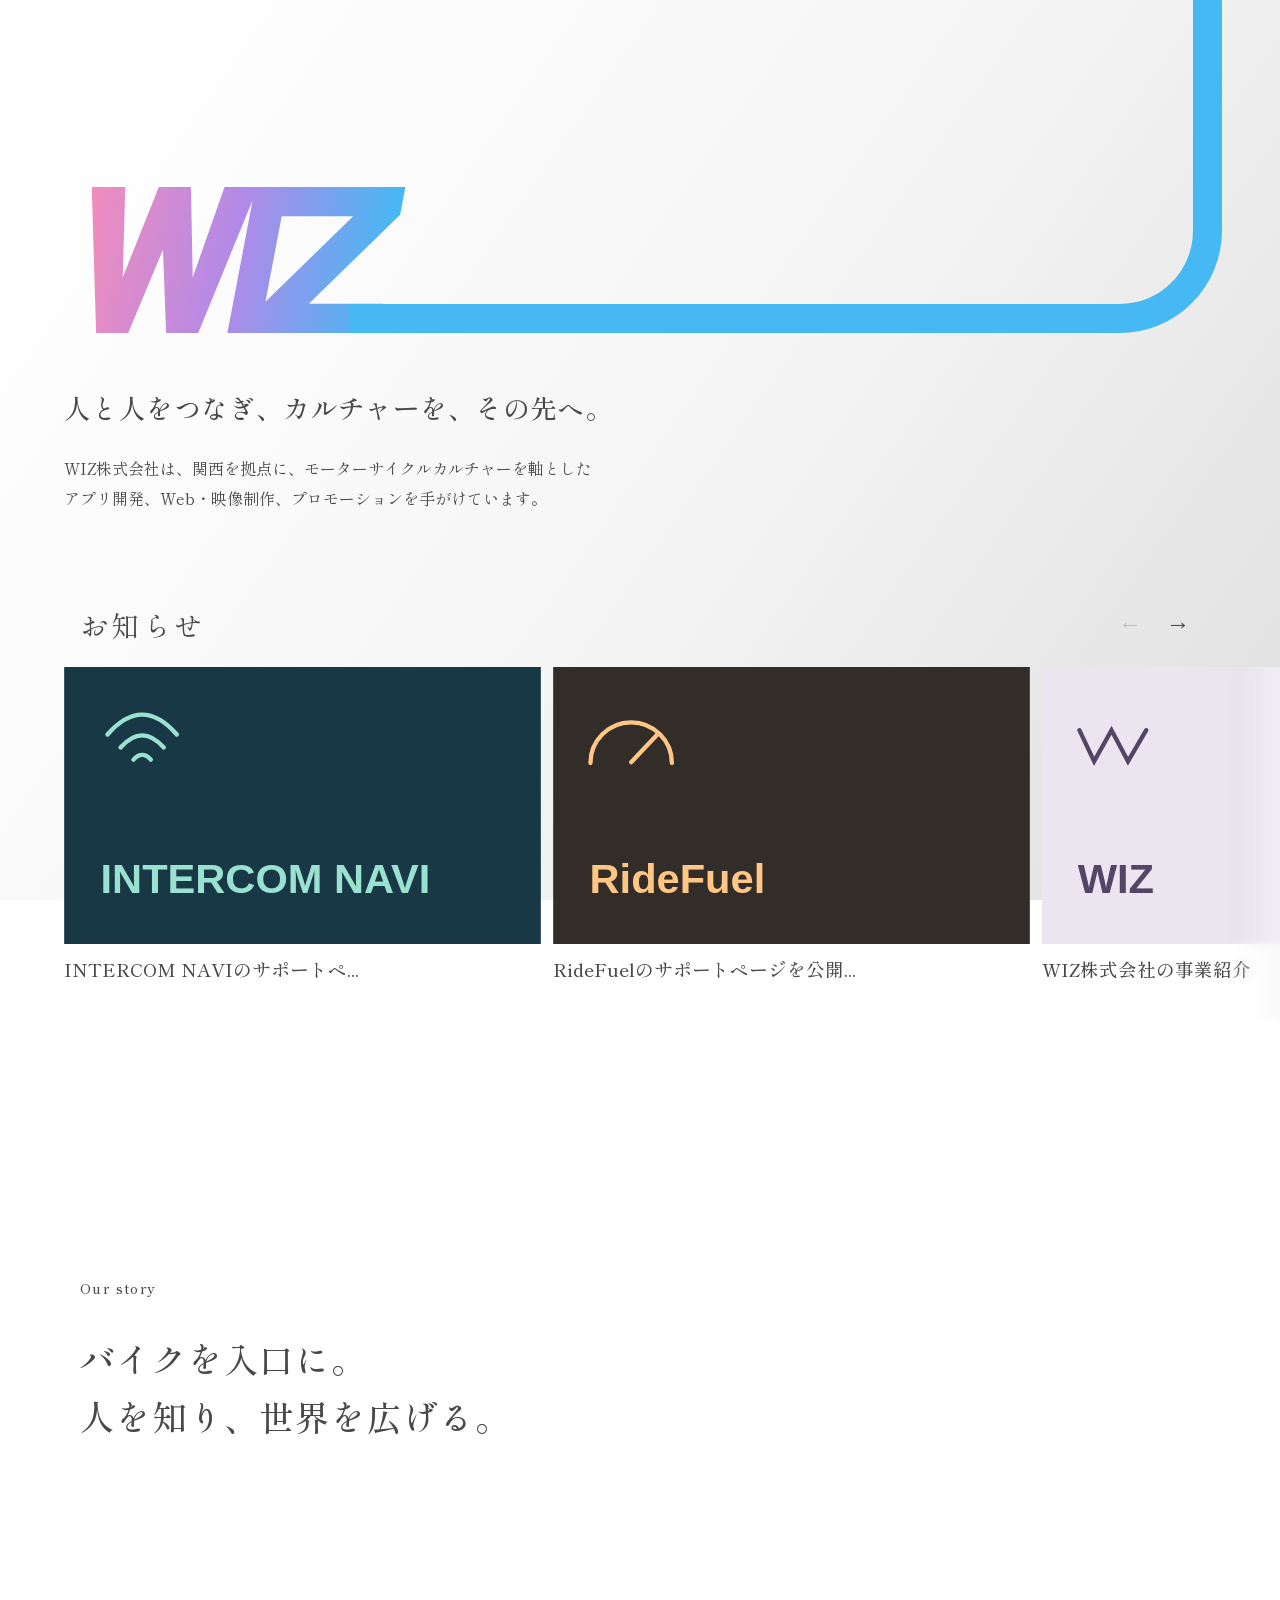
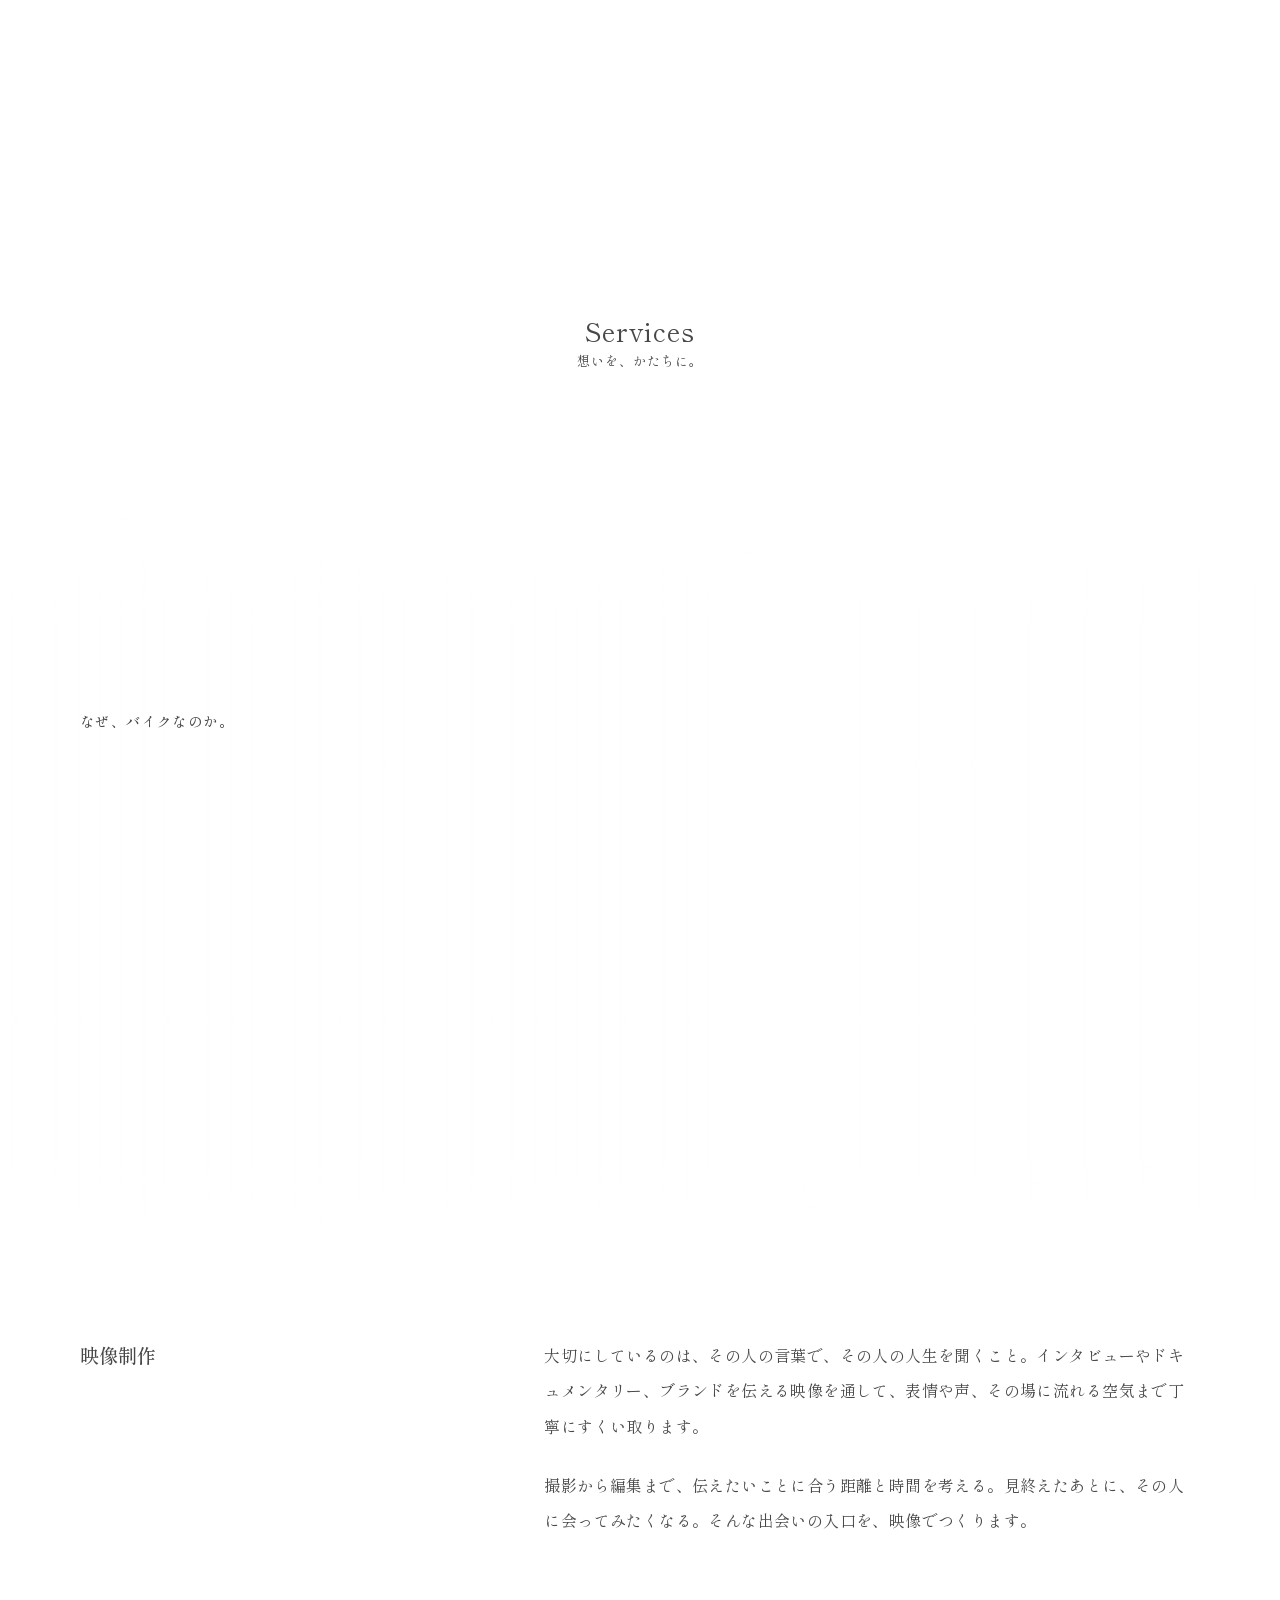
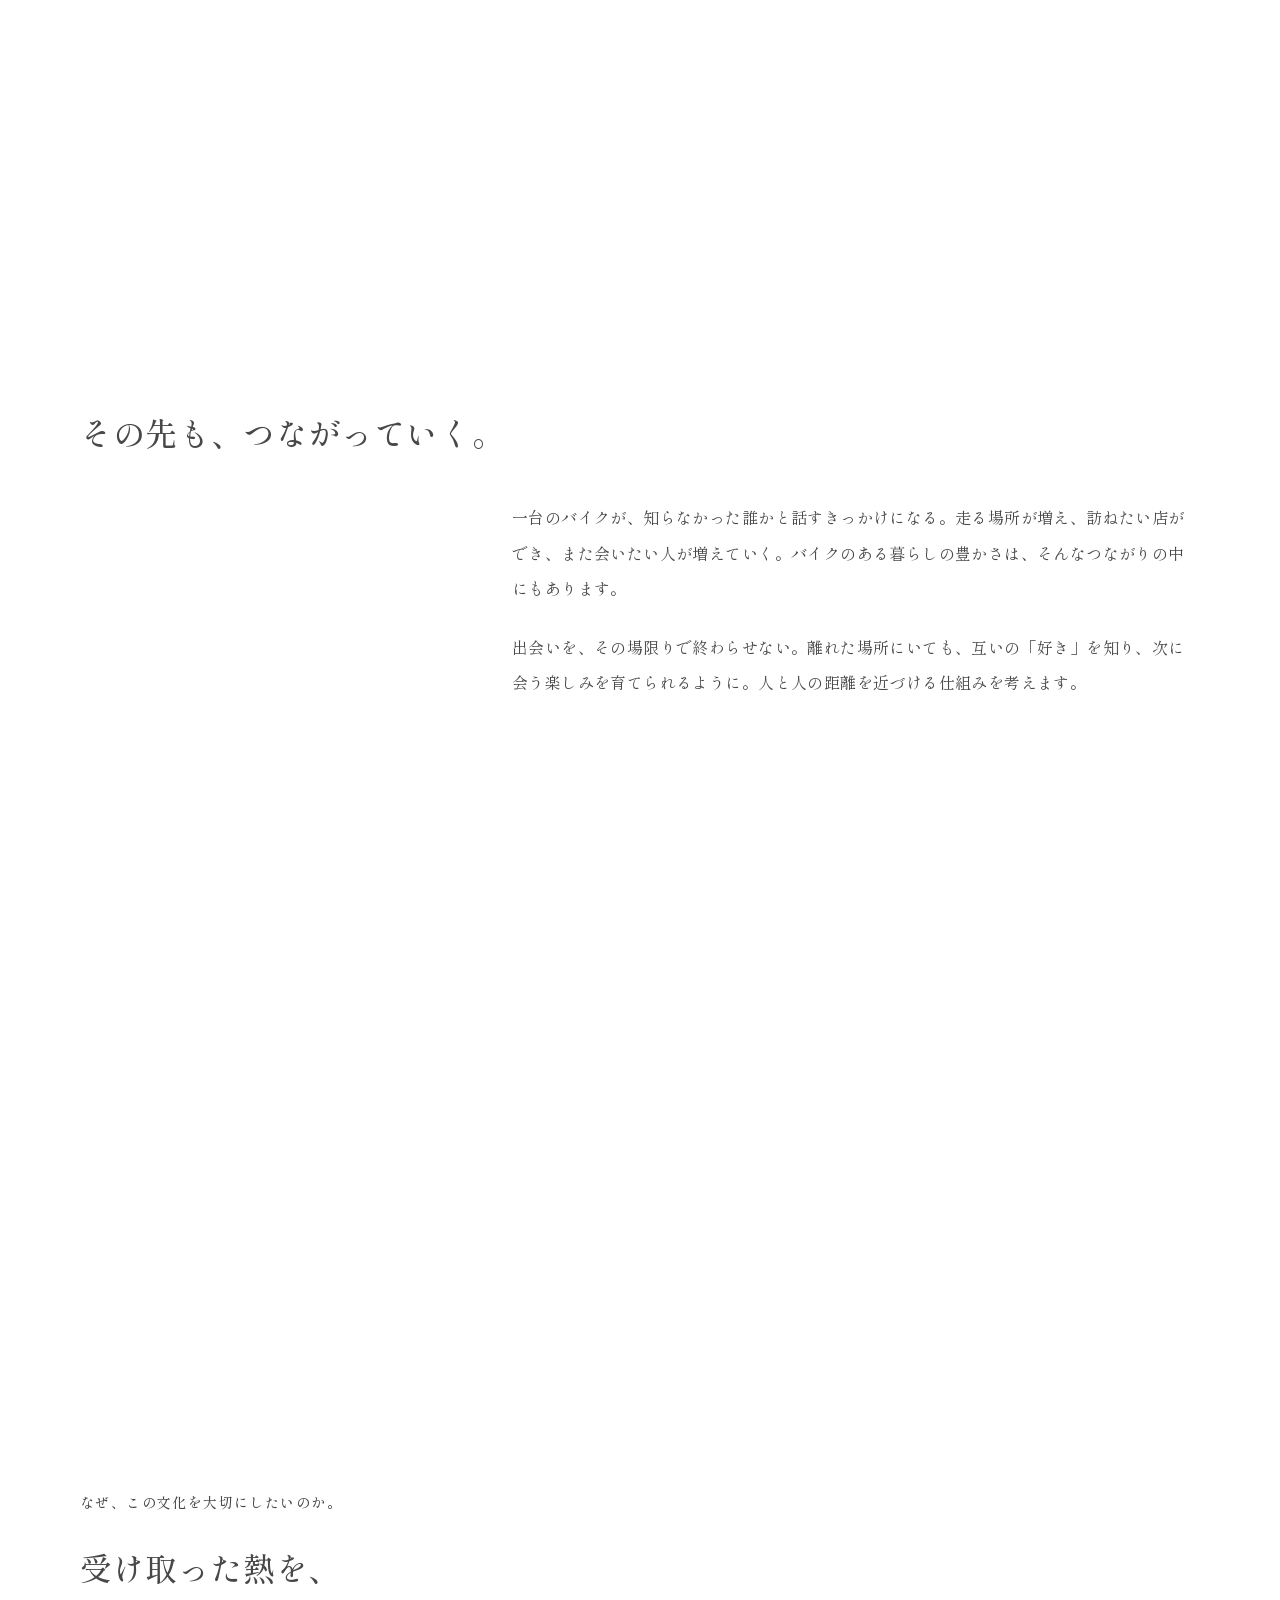
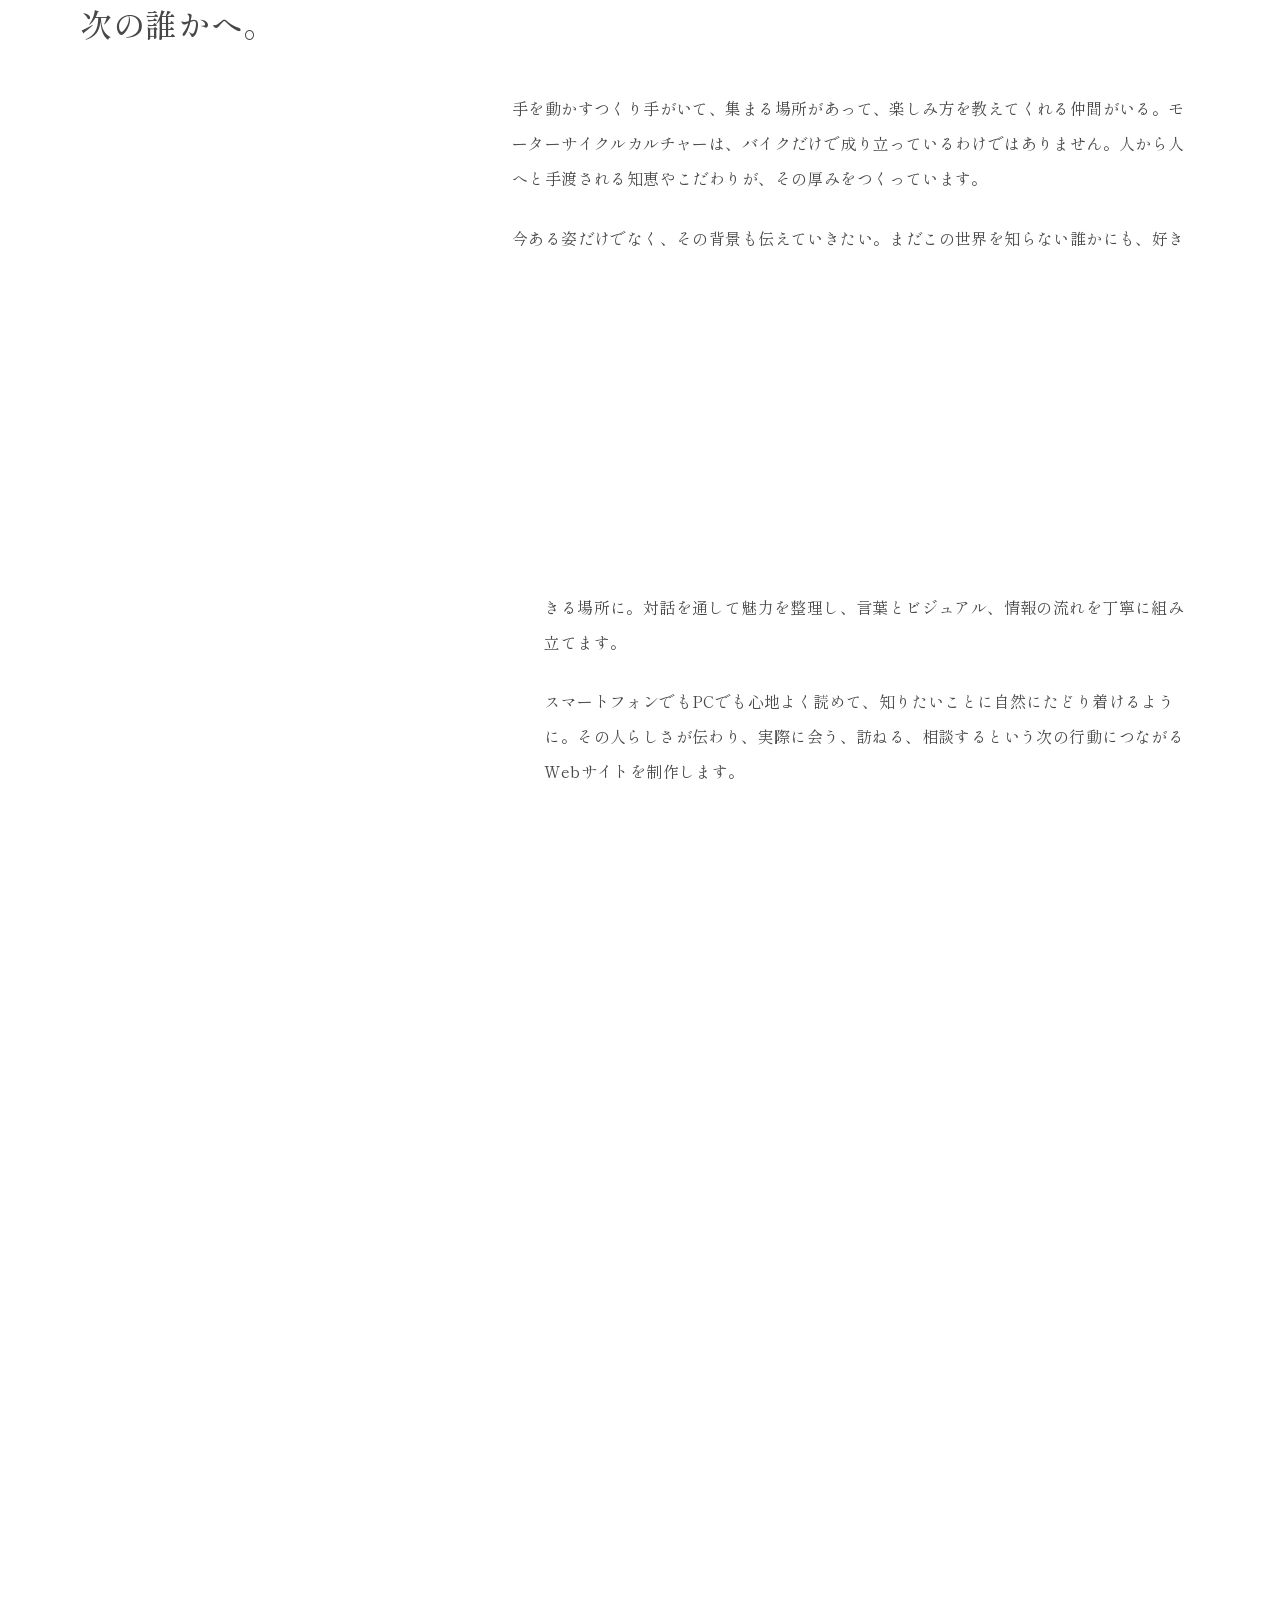
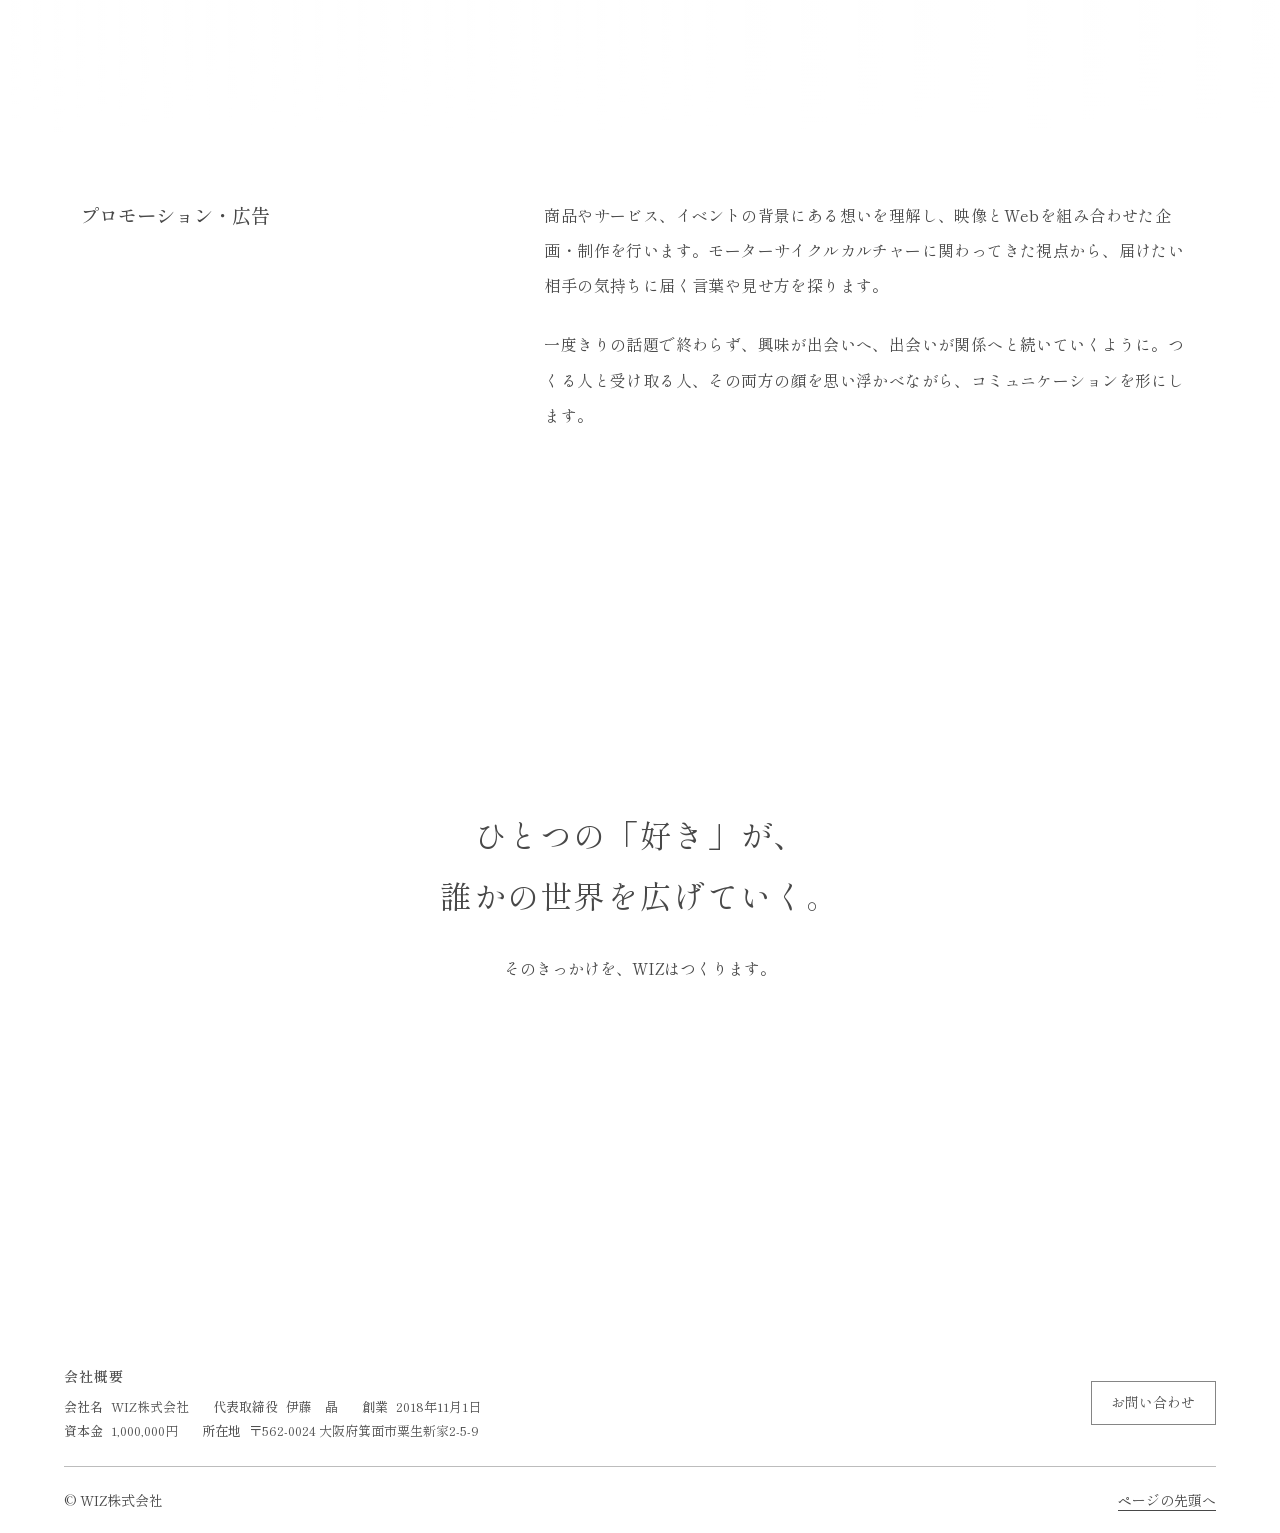
==== index.html @ f79ad9b7 "Scroll news edge to edge from the intro inset and show ten latest entries" ====
<!doctype html>
<html lang="ja"><head><meta charset="utf-8"><meta name="viewport" content="width=device-width,initial-scale=1">
<script>
document.documentElement.classList.add('js', 'intro-loading');
window.wizIntroSafety = setTimeout(() => {
  document.documentElement.classList.remove('intro-loading');
  document.documentElement.classList.add('intro-ready');
  const page = document.querySelector('.wrap');
  const loader = document.getElementById('intro-loader');
  if (page) page.inert = false;
  if (loader) loader.hidden = true;
}, 4500);
</script>
<title>WIZ株式会社 | アプリ・Web・映像制作</title><meta name="description" content="大阪府箕面市のWIZ株式会社。モーターサイクルカルチャーを軸に、アプリ開発、Webサイト制作、映像制作、プロモーション・広告を手がけます。"><link rel="canonical" href="https://wiz-kk.jp/">
<link rel="preconnect" href="https://fonts.googleapis.com">
<link rel="preconnect" href="https://fonts.gstatic.com" crossorigin>
<link rel="stylesheet" href="https://fonts.googleapis.com/css2?family=Shippori+Mincho:wght@400;500;600;700&amp;display=swap">
<style>
*{box-sizing:border-box}html{scroll-padding-top:1rem}body{margin:0;color:#484848;background:#fff;font-family:"Shippori Mincho","Yu Mincho","Hiragino Mincho ProN","Noto Serif CJK JP","Noto Serif JP",serif}a{color:inherit;text-underline-offset:.28em}a:hover{color:#222}a:focus-visible{outline:3px solid #666;outline-offset:4px}.wrap{max-width:1560px;margin:auto;padding:0 clamp(20px,5vw,88px)}header,footer{display:flex;align-items:center;justify-content:space-between;gap:1rem;padding:23px 0;border-bottom:1px solid #c3c7cb}header a{text-decoration:none}.brand{font-weight:800;letter-spacing:-.03em}nav{display:flex;gap:clamp(12px,2.4vw,46px);font-size:.875rem;font-weight:650}.hero{position:relative;padding:clamp(60px,8vw,115px) 0 45px;border-bottom:0}.intro{position:relative;max-width:fit-content;background:transparent;padding:.35em .7em .35em 0}.intro h2{font-size:clamp(1.35rem,2.8vw,3rem);letter-spacing:-.04em;margin:0 0 12px}.intro p,p{line-height:1.9;margin:0}.group{display:grid;grid-template-columns:minmax(180px,1fr) 2fr;gap:6%;padding:clamp(48px,6vw,94px) 0;border-bottom:1px solid #aeb3bb}.heading{margin:0;line-height:1.2;font-size:clamp(2rem,4vw,4.4rem);letter-spacing:-.065em}.heading small{display:block;font-size:.875rem;letter-spacing:.08em;margin-top:12px}article{border-top:1px solid #cdd1d8;padding:20px 0 25px}article:first-child{border-top:none;padding-top:0}h3{font-size:clamp(1.15rem,1.7vw,1.65rem);margin:0 0 8px}article p{color:inherit}dl{margin:0}dl div{display:grid;grid-template-columns:6em 1fr;gap:15px;padding:18px 0;border-bottom:1px solid #ddd}dl div:first-child{padding-top:0}dt{font-weight:bold}dd{margin:0}.contact-form{display:block;width:100%;height:800px;margin-top:22px;border:0}#contact>div{min-width:0}@media(max-width:650px){.contact-form{height:940px}}footer{font-size:.875rem;border:0}.skip{position:absolute;left:-9999px}.skip:focus{left:1rem;top:1rem;background:white;z-index:4}
@media(max-width:650px){header{align-items:center}nav{gap:11px;font-size:.8rem}.group{grid-template-columns:1fr;gap:28px}.intro p{font-size:1rem}.heading small{display:inline;margin-left:14px}.heading{font-size:2.4rem}dl div{grid-template-columns:4em 1fr}.wrap{padding:0 18px}}


body::before {
  content: ""; position: fixed; inset: 0; z-index: -1; pointer-events: none;
  background: linear-gradient(125deg, #fff 8%, #f5f5f5 54%, #dedede 100%);
}
body { isolation: isolate; }
.brand { display: inline-flex; align-items: center; gap: clamp(.85rem,1.6vw,1.4rem); white-space: nowrap; }
.brand b { font: italic 900 1.55rem/1 "Helvetica Neue", Arial, sans-serif; letter-spacing: -.1em; color: #141618; }
.brand span { font-size: .88rem; font-weight: 500; }
.hero h1 { width: min(62%, 580px); margin: 0 0 clamp(32px, 5vw, 72px); color: #535353; }
.hero h1 { font: italic 900 clamp(5rem, 15vw, 14rem)/.82 "Helvetica Neue", Arial, sans-serif; letter-spacing: -.095em; color: #141618; white-space: nowrap; }
body { overflow-x: clip; }
.hero-mark { --line-width: .152em; position: relative; display: inline-block; vertical-align: middle; line-height: 0; }
.hero-mark svg { display: block; }
.hero-mark::after {
  content: "";
  box-sizing: border-box;
  position: absolute;
  left: 83.5%;
  bottom: 0;
  width: calc(100vw - var(--header-side) - 83.5% - var(--line-width) - var(--line-width));
  height: 100vh;
  border-right: var(--line-width) solid #46b8f4;
  border-bottom: var(--line-width) solid #46b8f4;
  border-bottom-right-radius: clamp(40px, 8vw, 120px);
  pointer-events: none;
}

.intro h2, .heading, h3 { font-weight: 500; }
.intro h2 { letter-spacing: .015em; }
.heading { letter-spacing: -.035em; }
@media(max-width:650px) {
  .hero h1 { width: 100%; font-size: clamp(6rem, 27vw, 11rem); }
  .wide { display: none; }
  header { flex-wrap: wrap; }
}

@media(min-width:900px) {
  .hero { display: block;
    padding-block: clamp(110px, 13vw, 200px); }
  .hero h1 { width: 100%; margin: 0 0 clamp(32px,4vw,60px); }
  .intro { padding: 0; }
  .intro h2 { font-size: clamp(1.5rem, 2.1vw, 2.35rem); line-height: 1.7; }
  .intro .wide { display: none; }
  .heading > span { font-size: clamp(3.4rem, 5.8vw, 6rem); }
}

.service-grid {
  display: grid;
  grid-template-columns: repeat(2, minmax(0, 1fr));
  gap: clamp(12px, 1.5vw, 24px);
}
.service-grid article {
  display: flex;
  flex-direction: column;
  justify-content: flex-end;
  min-height: clamp(220px, 20vw, 290px);
  padding: clamp(20px, 2.4vw, 40px);
  border: 1px solid rgba(72, 72, 72, .18);
  background: rgba(255, 255, 255, .76);
}
.service-grid article:nth-child(2), .service-grid article:nth-child(3) {
  background: rgba(223, 223, 222, .55);
}
.service-grid h3 { line-height: 1.5; margin-bottom: 14px; }
.service-grid p { line-height: 1.85; }
@media(max-width:650px) {
  .service-grid { grid-template-columns: 1fr; }
  .service-grid article { min-height: 170px; padding: 24px; }
}


.company-note {
  padding: 26px 0 24px;
  border-bottom: 1px solid #bcbcbc;
  font-size: .8125rem;
  line-height: 1.8;
  color: #515151;
}
.company-note h2 { margin: 0 0 6px; font-size: .875rem; font-weight: 600; letter-spacing: .08em; }
.company-row { display: flex; flex-wrap: wrap; gap: 1px 1.8em; }
.company-row > div { display: flex; align-items: baseline; gap: .65em; padding: 0; border: 0; }
.company-row dt { flex: none; font-weight: 500; }

@media (prefers-reduced-motion: no-preference) {
  html { scroll-behavior: smooth; }
  .reveal-item {
    transition: opacity .65s ease-out, transform .65s cubic-bezier(.2,.7,.25,1), filter .65s ease-out;
    transition-delay: var(--reveal-delay, 0ms);
  }
  .reveal-pending { opacity: 0; transform: translateY(14px); filter: blur(4px); }
  .reveal-pending:focus-within { opacity: 1; transform: none; filter: none; transition: none; }
}
@media print {
  .reveal-item { opacity: 1; filter: none; transform: none; transition: none; }
}

.hero { padding-bottom: clamp(46px, 7vw, 110px); }
#services { display: block; padding-top: clamp(16px, 2.5vw, 36px); }
#services .heading { text-align: center; font-size: clamp(1.25rem, 2vw, 1.65rem); font-weight: 400; margin-bottom: clamp(20px,2.5vw,36px); }
#services .heading > span { font-size: inherit; letter-spacing: .035em; }
#services .heading small { display: block; margin: 6px 0 0; font-size: .8125rem; }
.company-note { display: grid; grid-template-columns: minmax(0,1fr) auto; align-items: center; gap: 20px; }
.contact-button { display: inline-flex; align-items: center; justify-content: center; min-height: 44px; padding: 0 1.4em; border: 1px solid #858585; text-decoration: none; font-size: .875rem; }
.contact-button:hover { background: #484848; color: white; }
@media(max-width:650px) {
  .company-note { grid-template-columns: 1fr auto; gap: 10px; }
  .contact-button { padding: 0 .65em; }
  .company-row > div { min-width: 0; }
}
.wiz-mark { display:inline-block; width:auto; height:.76em; overflow:visible; }
.brand .wiz-mark { height:1.2rem; }
@media(forced-colors:active) { .wiz-mark path { fill:CanvasText; } }

/* Open, spacious service stories and a focused mobile first screen. */
.mobile-break { display: none; }
.hero-description { max-width: 54rem; margin-top: 22px; }
.hero .intro { padding: 0; }
.hero .intro h2 { margin-bottom: 0; }
#services { border: 0; padding-bottom: clamp(70px, 10vw, 150px); }
#services .heading { margin-bottom: clamp(30px, 6vw, 90px); }
.service-grid { display: block; max-width: 1120px; margin-inline: auto; }
.service-grid article {
  display: grid;
  grid-template-columns: minmax(200px, .8fr) minmax(0, 1.4fr);
  align-items: start;
  gap: clamp(35px, 7vw, 100px);
  min-height: 0;
  padding: clamp(50px, 7vw, 105px) 0;
  border: 0;
  background: none;
}
.service-grid article:nth-child(2), .service-grid article:nth-child(3) { background: none; }
.service-grid h3 { margin: 0; font-size: clamp(1.4rem, 2.3vw, 2rem); line-height: 1.7; }
.service-copy { max-width: 42rem; }
.service-copy p { font-size: 1rem; line-height: 2.2; letter-spacing: .025em; }
.service-copy p + p { margin-top: 1.4em; }
@media(max-width:650px) {
  .hero { padding: 0; }
  .hero-stage {
    min-height: 100vh;
    min-height: 100svh;
    display: flex;
    flex-direction: column;
    justify-content: center;
    gap: clamp(58px, 9svh, 90px);
    padding: 90px 0;
  }
  .hero h1 { margin: 0; font-size: clamp(6rem, 29vw, 11rem); }
  .hero .intro h2 { font-size: clamp(1.35rem, 5.8vw, 1.8rem); line-height: 1.95; letter-spacing: .035em; font-weight: 500; }
  .mobile-break { display: block; }
  .hero-description { margin: 0; padding: 62px 0 110px; font-size: 1rem; line-height: 2.2; }
  #services { padding-top: 0; padding-bottom: 85px; }
  #services .heading { margin-bottom: 32px; }
  .service-grid article { grid-template-columns: 1fr; gap: 24px; padding: 55px 0; }
  .service-grid h3 { font-size: 1.55rem; }
  .service-copy p { line-height: 2.15; }
}

.story-prologue { max-width: 1120px; margin-inline: auto; padding: clamp(60px, 9vw, 135px) 0 clamp(100px, 15vw, 220px); }
.story-eyebrow { font-size: .875rem; font-weight: 500; letter-spacing: .1em; line-height: 1.8; }
.story-prologue h2 { margin: 28px 0 46px; font-size: clamp(1.65rem, 2.7vw, 2.6rem); font-weight: 500; line-height: 1.7; letter-spacing: .025em; }
.story-prologue-copy { max-width: 43rem; margin-left: auto; }
.story-prologue-copy p, .chapter-copy p, .service-story p { font-size: 1rem; line-height: 2.2; letter-spacing: .025em; }
.story-prologue-copy p + p, .chapter-copy p + p, .service-story p + p { margin-top: 1.5em; }
.story-chapters { max-width: 1120px; margin-inline: auto; }
.story-chapter { padding: clamp(65px, 9vw, 140px) 0; }
.chapter-heading h3 { margin: 24px 0 40px; font-size: clamp(1.5rem, 2.5vw, 2.25rem); font-weight: 500; line-height: 1.75; letter-spacing: .02em; }
.chapter-copy { max-width: 43rem; margin-left: auto; }
.service-story {
  display: grid;
  grid-template-columns: minmax(200px, .8fr) minmax(0, 1.4fr);
  gap: clamp(35px, 7vw, 100px);
  padding: 72px 0 0;
  border: 0;
  background: none;
}
.service-story h4 { margin: 0; font-size: clamp(1.125rem, 1.5vw, 1.4rem); font-weight: 500; line-height: 1.8; }
.service-story > div { max-width: 43rem; }
.story-closing { padding: clamp(60px, 10vw, 150px) 0 clamp(240px, 28vw, 440px); text-align: center; }
.story-closing p { font-size: clamp(1.5rem, 2.5vw, 2.25rem); line-height: 1.9; letter-spacing: .04em; }
.story-closing > span { display: block; margin-top: 30px; font-size: 1rem; }
@media(max-width:650px) {
  .story-prologue { padding: 20px 0 125px; }
  .story-prologue h2 { margin: 25px 0 36px; font-size: clamp(1.35rem, 5.6vw, 1.6rem); }
  .story-eyebrow { font-size: .8125rem; letter-spacing: .05em; }
  .story-chapter { padding: 65px 0; }
  .chapter-heading h3 { margin: 24px 0 34px; font-size: clamp(1.25rem, 5.2vw, 1.5rem); }
  .service-story { grid-template-columns: 1fr; gap: 22px; padding-top: 50px; }
  .service-story h4 { font-size: 1.125rem; }
  .story-closing { padding: 25px 0 clamp(260px, 40svh, 380px); }
  .story-closing p { font-size: clamp(1.35rem, 5.6vw, 1.6rem); }
}
</style>
<link rel="stylesheet" href="navigation.css?v=20261124-2">
<link rel="stylesheet" href="motion.css?v=20261124-3">
<script src="navigation.js" defer></script>
<script src="motion.js?v=20261124-5" defer></script>
<link rel="stylesheet" href="/news.css?v=4">
<script defer src="/news.js?v=4"></script>
</head><body id="top"><div class="intro-loader" id="intro-loader" role="status" aria-label="サイトを表示しています"><span class="loading-ring" aria-hidden="true"></span><span class="sr-only">サイトを表示しています</span><button class="intro-skip" type="button">スキップ</button></div><a class="skip" href="#main">本文へ</a><div class="wrap">
<header class="site-header"><a class="brand" href="#top"><svg class="wiz-mark" viewBox="0 0 234 100" aria-hidden="true" focusable="false"><defs><linearGradient id="header-wiz"><stop stop-color="#f18cbd"/><stop offset=".5" stop-color="#b08ae8"/><stop offset="1" stop-color="#46b8f4"/></linearGradient></defs><g fill="url(#header-wiz)"><g transform="matrix(1 0 -.19 1 19 0)"><path d="M0 0h23l10 62L46 0h22l13 62L91 0h23L92 100H70L57 43l-13 57H22z M112 0h22v100h-22z M132 0h83v19l-51 61h51v20h-83V81l51-61h-51z"/></g></g></svg><span>WIZ K.K. / WIZ株式会社</span></a><button class="menu-toggle" type="button" aria-label="メニューを開く" aria-expanded="false" aria-controls="site-menu"><span aria-hidden="true"></span><span aria-hidden="true"></span></button><nav class="site-nav" id="site-menu" aria-label="メインナビゲーション"><a href="#services">事業内容</a><a href="#company">会社概要</a><a href="contact.html">お問い合わせ</a></nav></header>
<main id="main"><section class="hero"><div class="hero-stage"><h1 aria-label="WIZ株式会社"><span class="hero-mark"><svg class="wiz-mark" viewBox="0 0 234 100" aria-hidden="true" focusable="false"><defs><linearGradient id="hero-wiz"><stop stop-color="#f18cbd"/><stop offset=".5" stop-color="#b08ae8"/><stop offset="1" stop-color="#46b8f4"/></linearGradient></defs><g fill="url(#hero-wiz)"><g transform="matrix(1 0 -.19 1 19 0)"><path d="M0 0h23l10 62L46 0h22l13 62L91 0h23L92 100H70L57 43l-13 57H22z M112 0h22v100h-22z M132 0h83v19l-51 61h51v20h-83V81l51-61h-51z"/></g></g></svg></span></h1><div class="intro"><h2>人と人をつなぎ、<br class="mobile-break">カルチャーを、その先へ。</h2></div></div><p class="hero-description">WIZ株式会社は、関西を拠点に、モーターサイクルカルチャーを軸とした<br class="wide">アプリ開発、Web・映像制作、プロモーションを手がけています。</p></section>
<section class="wiz-news" id="news" aria-labelledby="news-heading">
<div class="news-head"><h2 id="news-heading">お知らせ</h2><div class="news-controls"><button type="button" aria-label="前のお知らせ" disabled>←</button><button type="button" aria-label="次のお知らせ" disabled>→</button></div></div>
<div class="news-track" tabindex="0" aria-label="お知らせ一覧"></div>
</section>
<section class="story-prologue" aria-labelledby="story-title">
<p class="story-eyebrow" lang="en">Our story</p>
<h2 id="story-title">バイクを入口に。<br>人を知り、世界を広げる。</h2>
<div class="story-prologue-copy">
<p>約20年にわたる映像制作と、バイク乗りやつくり手の人生を聞くドキュメンタリー。カメラとバイクを積んで全国を旅し、その人のいる場所へ会いに行く。WIZの仕事には、その活動を通じて育んできたまなざしがあります。</p>
<p>何に惹かれ、何を選び、誰と出会って、今ここにいるのか。バイクをきっかけに交わす言葉の先には、いつも、その人だけの物語があります。</p>
</div>
</section>
<section class="group story-services" id="services" aria-labelledby="services-title">
<h2 class="heading" id="services-title"><span lang="en">Services</span><small>想いを、かたちに。</small></h2>
<div class="story-chapters">
<section class="story-chapter" aria-labelledby="motorcycle-title">
<div class="chapter-scene"><div class="chapter-photo" aria-hidden="true" style="--photo-position:50% 55%"><div class="photo-motion"><img src="https://images.unsplash.com/photo-1763798816055-9a03df62bd65?auto=format&amp;fit=crop&amp;q=80&amp;w=1600" srcset="https://images.unsplash.com/photo-1763798816055-9a03df62bd65?auto=format&amp;fit=crop&amp;q=75&amp;w=800 800w, https://images.unsplash.com/photo-1763798816055-9a03df62bd65?auto=format&amp;fit=crop&amp;q=80&amp;w=1600 1600w" sizes="100vw" alt="" loading="lazy" decoding="async"></div></div>
<div class="chapter-heading"><p class="story-eyebrow">なぜ、バイクなのか。</p><h3 id="motorcycle-title">一台のバイクの向こうに、<br>ひとりの人生がある。</h3></div>
<div class="chapter-copy"><p>同じ車種でも、同じ一台にはならない。選んだパーツ、走ってきた道、手入れを重ねた時間。その姿には、持ち主の好みだけでなく、出会いや生き方まで表れます。</p><p>だから、バイクの話を聞くことは、人の話を聞くこと。かっこよさの奥にある想いや、そこに至るまでの道のりを知りたい。その好奇心が、カメラを向ける理由です。</p></div>
</div>
<article class="service-story"><h4>映像制作</h4><div><p>大切にしているのは、その人の言葉で、その人の人生を聞くこと。インタビューやドキュメンタリー、ブランドを伝える映像を通して、表情や声、その場に流れる空気まで丁寧にすくい取ります。</p><p>撮影から編集まで、伝えたいことに合う距離と時間を考える。見終えたあとに、その人に会ってみたくなる。そんな出会いの入口を、映像でつくります。</p></div></article>
</section>
<section class="story-chapter" aria-labelledby="people-title">
<div class="chapter-scene"><div class="chapter-photo" aria-hidden="true" style="--photo-position:50% 38%"><div class="photo-motion"><img src="https://images.unsplash.com/photo-1696695353266-96d522c12d6b?auto=format&amp;fit=crop&amp;q=80&amp;w=1600" srcset="https://images.unsplash.com/photo-1696695353266-96d522c12d6b?auto=format&amp;fit=crop&amp;q=75&amp;w=800 800w, https://images.unsplash.com/photo-1696695353266-96d522c12d6b?auto=format&amp;fit=crop&amp;q=80&amp;w=1600 1600w" sizes="100vw" alt="" loading="lazy" decoding="async"></div></div>
<div class="chapter-heading"><p class="story-eyebrow">なぜ、人なのか。</p><h3 id="people-title">「好き」で出会い、<br>その先も、つながっていく。</h3></div>
<div class="chapter-copy"><p>一台のバイクが、知らなかった誰かと話すきっかけになる。走る場所が増え、訪ねたい店ができ、また会いたい人が増えていく。バイクのある暮らしの豊かさは、そんなつながりの中にもあります。</p><p>出会いを、その場限りで終わらせない。離れた場所にいても、互いの「好き」を知り、次に会う楽しみを育てられるように。人と人の距離を近づける仕組みを考えます。</p></div>
</div>
<article class="service-story"><h4>アプリ開発</h4><div><p>ライダー同士の交流をテーマに、使う人の気持ちと行動からアプリを企画・開発します。愛車をきっかけにした出会いや交流を、日常の中で育てていく。現実のつながりが続いていくための、小さなきっかけをつくります。</p><p>アイデアの整理から画面設計、開発まで。現場にある楽しさを大切にしながら、自然に使えて、また誰かとつながりたくなる体験へと形にします。</p></div></article>
</section>
<section class="story-chapter" aria-labelledby="culture-title">
<div class="chapter-scene"><div class="chapter-photo" aria-hidden="true" style="--photo-position:67% 45%"><div class="photo-motion"><img src="https://images.unsplash.com/photo-1773841040189-d964d2cccc9b?auto=format&amp;fit=crop&amp;q=80&amp;w=1600" srcset="https://images.unsplash.com/photo-1773841040189-d964d2cccc9b?auto=format&amp;fit=crop&amp;q=75&amp;w=800 800w, https://images.unsplash.com/photo-1773841040189-d964d2cccc9b?auto=format&amp;fit=crop&amp;q=80&amp;w=1600 1600w" sizes="100vw" alt="" loading="lazy" decoding="async"></div></div>
<div class="chapter-heading"><p class="story-eyebrow">なぜ、この文化を大切にしたいのか。</p><h3 id="culture-title">受け取った熱を、<br>次の誰かへ。</h3></div>
<div class="chapter-copy"><p>手を動かすつくり手がいて、集まる場所があって、楽しみ方を教えてくれる仲間がいる。モーターサイクルカルチャーは、バイクだけで成り立っているわけではありません。人から人へと手渡される知恵やこだわりが、その厚みをつくっています。</p><p>今ある姿だけでなく、その背景も伝えていきたい。まだこの世界を知らない誰かにも、好きになる入口を届けたい。記録すること、紹介すること、つながる場所をつくること。その積み重ねで、文化の続きを支えたいと考えています。</p></div>
</div>
<article class="service-story"><h4>Webサイト制作</h4><div><p>お店やブランド、つくり手が大切にしてきたことを、訪れた人がゆっくり知ることのできる場所に。対話を通して魅力を整理し、言葉とビジュアル、情報の流れを丁寧に組み立てます。</p><p>スマートフォンでもPCでも心地よく読めて、知りたいことに自然にたどり着けるように。その人らしさが伝わり、実際に会う、訪ねる、相談するという次の行動につながるWebサイトを制作します。</p></div></article>
</section>
<section class="story-chapter" aria-labelledby="reach-title">
<div class="chapter-scene"><div class="chapter-photo" aria-hidden="true" style="--photo-position:50% 38%"><div class="photo-motion"><img src="https://images.unsplash.com/photo-1794588247940-4b7cde228537?auto=format&amp;fit=crop&amp;q=80&amp;w=1600" srcset="https://images.unsplash.com/photo-1794588247940-4b7cde228537?auto=format&amp;fit=crop&amp;q=75&amp;w=800 800w, https://images.unsplash.com/photo-1794588247940-4b7cde228537?auto=format&amp;fit=crop&amp;q=80&amp;w=1600 1600w" sizes="100vw" alt="" loading="lazy" decoding="async"></div></div>
<div class="chapter-heading"><p class="story-eyebrow">そして、まだ出会っていない人へ。</p><h3 id="reach-title">伝わることから、<br>新しい関係が始まる。</h3></div>
<div class="chapter-copy"><p>いいものがある。面白い人がいる。心を動かす場所がある。その魅力を知る人が増えれば、新しい会話や出会いが生まれます。内側にある熱を、そのまま外へ届けるために、誰に、何を、どう伝えるかを考えます。</p></div>
</div>
<article class="service-story"><h4>プロモーション・広告</h4><div><p>商品やサービス、イベントの背景にある想いを理解し、映像とWebを組み合わせた企画・制作を行います。モーターサイクルカルチャーに関わってきた視点から、届けたい相手の気持ちに届く言葉や見せ方を探ります。</p><p>一度きりの話題で終わらず、興味が出会いへ、出会いが関係へと続いていくように。つくる人と受け取る人、その両方の顔を思い浮かべながら、コミュニケーションを形にします。</p></div></article>
</section>
</div>
</section>
<section class="story-closing" aria-label="WIZの想い"><p>ひとつの「好き」が、<br>誰かの世界を広げていく。</p><span>そのきっかけを、WIZはつくります。</span></section>

<section class="company-note" id="company" aria-labelledby="company-title">
<div><h2 id="company-title">会社概要</h2>
<dl class="company-row"><div><dt>会社名</dt><dd>WIZ株式会社</dd></div><div><dt>代表取締役</dt><dd>伊藤　晶</dd></div><div><dt>創業</dt><dd>2018年11月1日</dd></div></dl>
<dl class="company-row"><div><dt>資本金</dt><dd>1,000,000円</dd></div><div><dt>所在地</dt><dd>〒562-0024 大阪府箕面市粟生新家2-5-9</dd></div></dl></div><a class="contact-button" id="contact" href="contact.html">お問い合わせ</a></section></main><footer><span>© WIZ株式会社</span><a href="#top">ページの先頭へ</a></footer></div>

</body></html>
---- navigation.css ----
:root {
  --page-gutter: clamp(20px, 5vw, 88px);
  --header-side: max(var(--page-gutter), calc((100vw - 1560px) / 2 + var(--page-gutter)));
}
html {
  scroll-padding-top: 100px;
  -webkit-text-size-adjust: 100%;
  text-size-adjust: 100%;
}
html, body {
  max-width: 100%;
  overflow-x: hidden;
  overscroll-behavior-x: none;
  touch-action: pan-y pinch-zoom;
}
body { width: 100%; overflow-wrap: anywhere; }
@supports (overflow: clip) {
  html, body { overflow-x: clip; }
  .wrap { overflow: clip; }
}
.wrap, main, .story-chapters, .chapter-scene, .chapter-copy,
.service-story, .service-story > div { min-width: 0; }
.site-header .brand { min-width: 0; }
.site-header .brand .wiz-mark { flex-shrink: 0; }
.site-header { border: 0; }
.menu-toggle { display: none; }
.js .site-header {
  position: fixed;
  inset: 0 0 auto;
  z-index: 50;
  min-height: 76px;
  padding: 16px var(--header-side);
  flex-wrap: nowrap;
  background: rgba(250, 250, 250, .91);
  -webkit-backdrop-filter: blur(18px);
  backdrop-filter: blur(18px);
  opacity: 0;
  visibility: hidden;
  pointer-events: none;
  transform: translateY(-12px);
  transition: opacity .35s ease, transform .35s ease, visibility 0s .35s;
}
.js .site-header.is-visible {
  opacity: 1;
  visibility: visible;
  pointer-events: auto;
  transform: none;
  transition-delay: 0s;
}
.js .menu-toggle {
  display: inline-flex;
  flex-direction: column;
  justify-content: center;
  align-items: center;
  flex: 0 0 44px;
  width: 44px;
  height: 44px;
  gap: 7px;
  padding: 0;
  border: 0;
  background: transparent;
  color: inherit;
  cursor: pointer;
}
.menu-toggle span {
  display: block;
  width: 25px;
  height: 1px;
  background: currentColor;
  transition: transform .25s ease;
}
.menu-toggle[aria-expanded="true"] span:first-child { transform: translateY(4px) rotate(45deg); }
.menu-toggle[aria-expanded="true"] span:last-child { transform: translateY(-4px) rotate(-45deg); }
.menu-toggle:focus-visible { outline: 2px solid #777; outline-offset: 3px; }
.js .site-nav {
  position: absolute;
  top: calc(100% + 10px);
  right: var(--header-side);
  width: min(310px, calc(100vw - 36px));
  display: flex;
  flex-direction: column;
  gap: 0;
  padding: 22px 30px;
  background: rgba(250, 250, 250, .98);
  box-shadow: 0 12px 44px rgba(0, 0, 0, .07);
  font-size: 1rem;
  font-weight: 500;
  letter-spacing: .04em;
}
.js .site-nav[hidden] { display: none; }
.site-nav a { padding: 15px 0; }
.site-nav a:hover { opacity: .6; }
@media (prefers-reduced-motion: no-preference) {
  .js .site-nav:not([hidden]) { animation: menu-appear .3s ease both; }
  @keyframes menu-appear {
    from { opacity: 0; transform: translateY(-6px); filter: blur(3px); }
    to { opacity: 1; transform: none; filter: none; }
  }
}
@media (prefers-reduced-motion: reduce) {
  .js .site-header, .menu-toggle span { transition: none; }
}
@media (max-width: 650px) {
  :root { --page-gutter: 18px; }
  .js .site-header { min-height: 72px; padding-block: 14px; gap: 12px; }
  .site-header .brand { gap: 13px; }
  .site-header .brand span { font-size: .78rem; }
}
@media (max-width: 360px) {
  .site-header .brand { gap: 10px; }
  .site-header .brand span { font-size: .7rem; }
}
@media print {
  .js .site-header { position: static; opacity: 1; visibility: visible; transform: none; }
  .js .menu-toggle, .js .site-nav { display: none; }
}
---- motion.css ----
.intro-loader { display: none; }
.js .intro-loader {
  position: fixed;
  inset: 0;
  z-index: 100;
  display: grid;
  place-items: center;
  background: linear-gradient(125deg, #fff 8%, #f5f5f5 54%, #dedede 100%);
  opacity: 0;
  visibility: hidden;
  transition: opacity .9s ease, visibility 0s .9s;
}
.js.intro-loading .intro-loader { opacity: 1; visibility: visible; transition: none; }
.js.intro-loading .intro-loader.is-exiting {
  opacity: 0;
  visibility: hidden;
  transition: opacity .9s ease, visibility 0s .9s;
}
.intro-loader[hidden] { display: none; }
.loading-ring {
  display: block;
  width: 42px;
  height: 42px;
  border-radius: 50%;
  background: conic-gradient(from 0deg, transparent 8%, #f18cbd 36%, #b08ae8 65%, #46b8f4 95%);
  -webkit-mask: radial-gradient(farthest-side, transparent calc(100% - 2px), #000 calc(100% - 1.5px));
  mask: radial-gradient(farthest-side, transparent calc(100% - 2px), #000 calc(100% - 1.5px));
  animation: loading-orbit 1.1s linear infinite;
}
@keyframes loading-orbit { to { transform: rotate(360deg); } }
.intro-skip {
  position: absolute;
  bottom: 36px;
  left: 50%;
  transform: translateX(-50%);
  border: 0;
  padding: 12px;
  background: none;
  color: #666;
  font: inherit;
  font-size: .75rem;
  cursor: pointer;
}
.intro-loading { overflow: hidden; }
.intro-loading .site-header { visibility: hidden !important; }
.js .hero h1 { transform-origin: left bottom; }
.js.intro-loading .hero h1 { opacity: 0; transform: translateY(12px) scale(.96); }
.js.intro-loading .hero-mark svg { filter: blur(12px); }
.js.intro-ready .hero h1 { animation: hero-arrive 4.2s linear both; }
.js.intro-ready .hero-mark svg { animation: hero-focus 4.2s linear both; }
/* Let the pale silhouette linger; do not accelerate the fade at each keyframe. */
@keyframes hero-arrive {
  0% { opacity: 0; transform: translateY(12px) scale(.96); }
  20% { opacity: .04; transform: translateY(10px) scale(.966); }
  45% { opacity: .22; transform: translateY(6px) scale(.98); }
  70% { opacity: .57; transform: translateY(2px) scale(.994); }
  90% { opacity: .88; transform: translateY(.4px) scale(.999); }
  100% { opacity: 1; transform: translateY(0) scale(1); }
}
/* Blur only the compact SVG, rather than the line extending above the screen. */
@keyframes hero-focus {
  0% { filter: blur(12px); }
  25% { filter: blur(10px); }
  55% { filter: blur(5px); }
  80% { filter: blur(1.5px); }
  100% { filter: blur(0); }
}
.sr-only {
  position: absolute;
  width: 1px;
  height: 1px;
  padding: 0;
  margin: -1px;
  overflow: hidden;
  clip-path: inset(50%);
  white-space: nowrap;
  border: 0;
}
.text-reveal .text-char { opacity: 0; filter: blur(3px); }
.text-reveal .text-char.is-readable {
  opacity: 1;
  filter: blur(0);
  transition: opacity .5s ease, filter .5s ease;
  transition-delay: var(--char-delay, 0ms);
}
.story-chapter { padding: clamp(35px, 5vw, 80px) 0 clamp(65px, 9vw, 140px); }
.chapter-scene {
  position: relative;
  isolation: isolate;
  display: flex;
  flex-direction: column;
  justify-content: center;
  min-height: 85svh;
  padding: clamp(80px, 10vw, 150px) 0;
}
.chapter-photo {
  position: absolute;
  top: 0;
  bottom: 0;
  left: 50%;
  width: 100vw;
  transform: translateX(-50%);
  z-index: -1;
  overflow: hidden;
  contain: paint;
  pointer-events: none;
  -webkit-mask-image: linear-gradient(transparent, #000 15%, #000 85%, transparent);
  mask-image: linear-gradient(transparent, #000 15%, #000 85%, transparent);
}
.photo-motion {
  position: absolute;
  inset: -110px -24px;
  transform: translate3d(0, var(--photo-y, 0px), 0);
  will-change: transform;
}
.chapter-photo img {
  display: block;
  width: 100%;
  height: 100%;
  object-fit: cover;
  object-position: var(--photo-position, center);
  filter: saturate(.45) blur(var(--photo-blur, 8px));
}
.chapter-photo::after {
  content: "";
  position: absolute;
  inset: 0;
  background: linear-gradient(90deg, rgba(255,255,255,.74), rgba(255,255,255,.87) 56%, rgba(255,255,255,.91));
}
.chapter-scene .chapter-copy { width: min(100%, 43rem); }
.service-story { padding-top: clamp(36px, 5vw, 72px); }
@media(max-width:650px) {
  .chapter-scene { min-height: 90svh; padding: 85px 0; }
  .chapter-photo::after { background: rgba(255,255,255,.84); }
  .story-chapter { padding: 25px 0 65px; }
}
@media(prefers-reduced-motion:reduce) {
  .loading-ring { animation: none; }
  .js .hero h1, .text-reveal .text-char.is-readable, .js .intro-loader { transition: none; }
  .js.intro-ready .hero h1, .js.intro-ready .hero-mark svg { animation: none; }
  .js.intro-ready .hero-mark svg { filter: none; }
  .js.intro-loading .hero h1 { transform: none; filter: none; }
  .photo-motion { transform: none; will-change: auto; }
}
@media print {
  .intro-loader, .chapter-photo { display: none !important; }
  .js .hero h1, .text-reveal .text-char { opacity: 1 !important; filter: none !important; transform: none !important; animation: none !important; }
  .intro-loading { overflow: visible; }
}
---- news.css ----
html, body { touch-action: auto; }
.wiz-news { width: min(100%,1120px); margin: 0 auto clamp(76px,11vw,165px); scroll-margin-top: 95px; }
.news-head { display:flex; justify-content:space-between; align-items:center; margin-bottom:20px; }
.news-head h2 { margin:0; font:inherit; font-size:clamp(20px,2.2vw,30px); letter-spacing:.12em; }
.news-controls { display:flex; gap:4px; }
.news-controls button { background:transparent; color:inherit; border:0; font:24px Georgia,serif; cursor:pointer; width:44px; height:44px; }
.news-controls button:disabled { opacity:.23; cursor:default; }
.news-track { padding-left:var(--news-intro-inset,0px); display:grid; grid-auto-flow:column; gap:12px; grid-auto-columns:calc(40% - 9.6px); overflow-x:auto; overscroll-behavior-x:contain; -webkit-overflow-scrolling:touch; scrollbar-width:none; }
.news-track::-webkit-scrollbar { display:none; }
.news-track article { min-width:0; align-self:start; border:0; padding:0; }
.news-track a { text-decoration:none; color:inherit; display:block; }
.news-track img { width:100%; aspect-ratio: 55 / 32; object-fit:cover; display:block; }
.news-track h3 { margin:10px 0 4px; min-height:3.3em; text-align:left; font-family:inherit; font-size:clamp(13px,1.45vw,20px); font-weight:500; line-height:1.65; overflow-wrap:anywhere; word-break:normal; }
.news-track a:hover h3 { text-decoration:underline; text-underline-offset:4px; }

/* Measure the viewport without including the desktop scrollbar. */
@media (min-width:1560px) { .wrap { overflow:visible; } }
.news-frame { position:relative; min-width:0; width:var(--news-viewport,100%); margin-left:var(--news-offset,0px); }
.news-frame::after { content:""; position:absolute; inset:0 0 0 auto; width:clamp(22px,4vw,54px); pointer-events:none;
  background:linear-gradient(to right,transparent,rgba(247,246,246,.55));
  -webkit-backdrop-filter:blur(4px); backdrop-filter:blur(4px);
  -webkit-mask-image:linear-gradient(to right,transparent,#000); mask-image:linear-gradient(to right,transparent,#000);
  opacity:0; transition:opacity .22s ease; }
.news-frame.has-more::after { opacity:1; }
@media (prefers-reduced-motion:reduce) { .news-frame::after { transition:none; } }
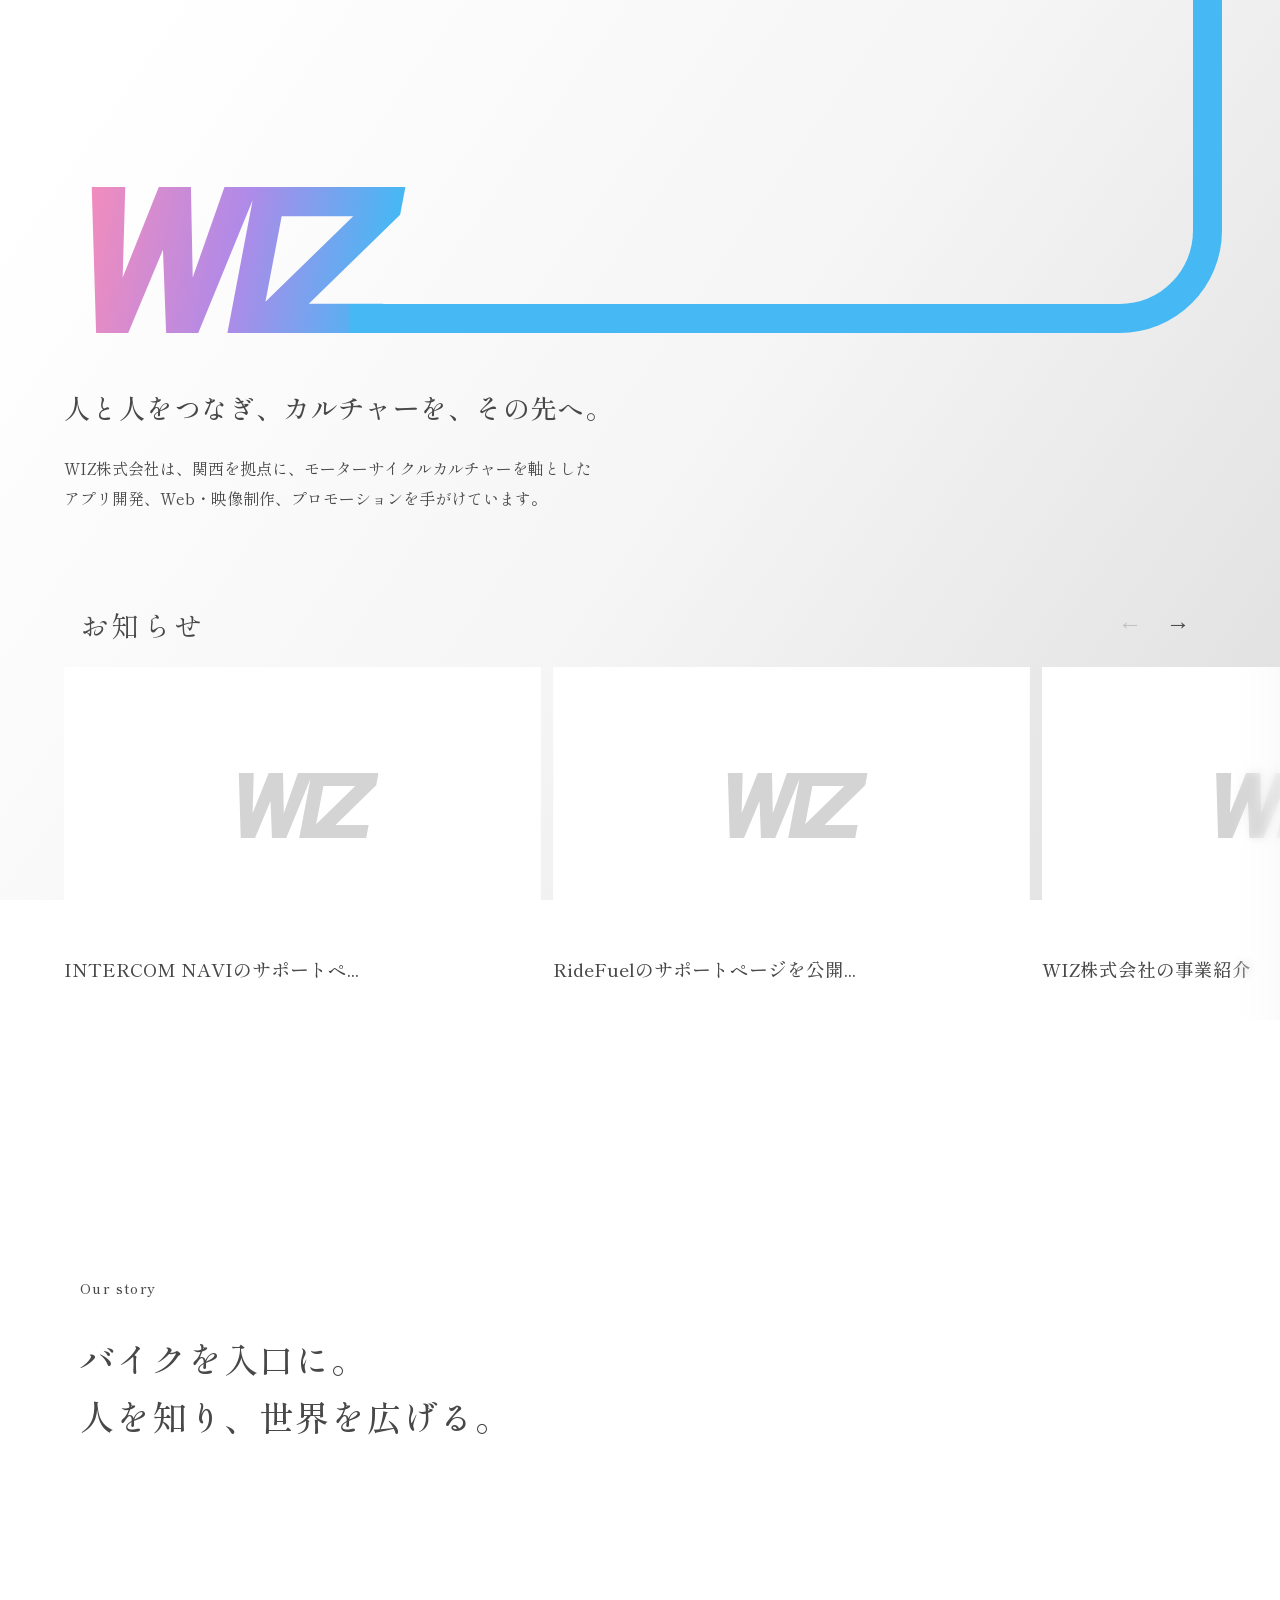
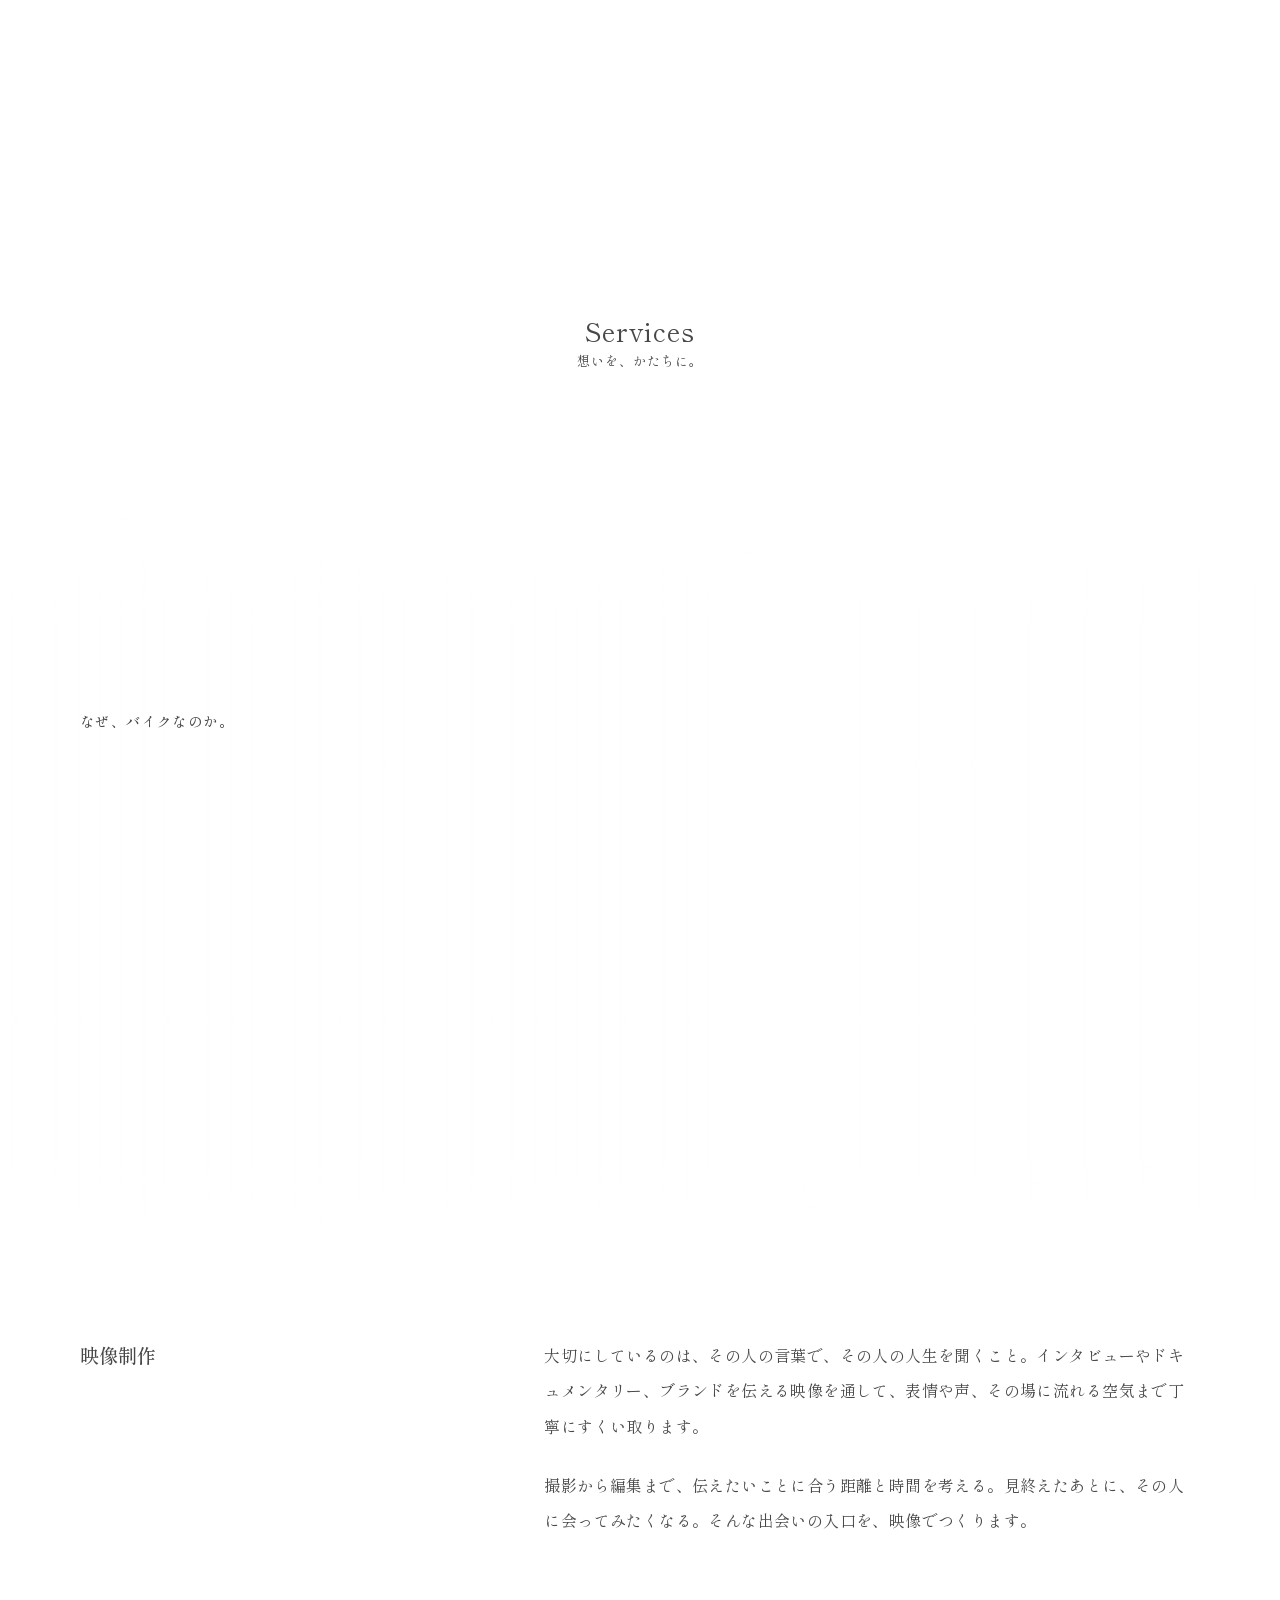
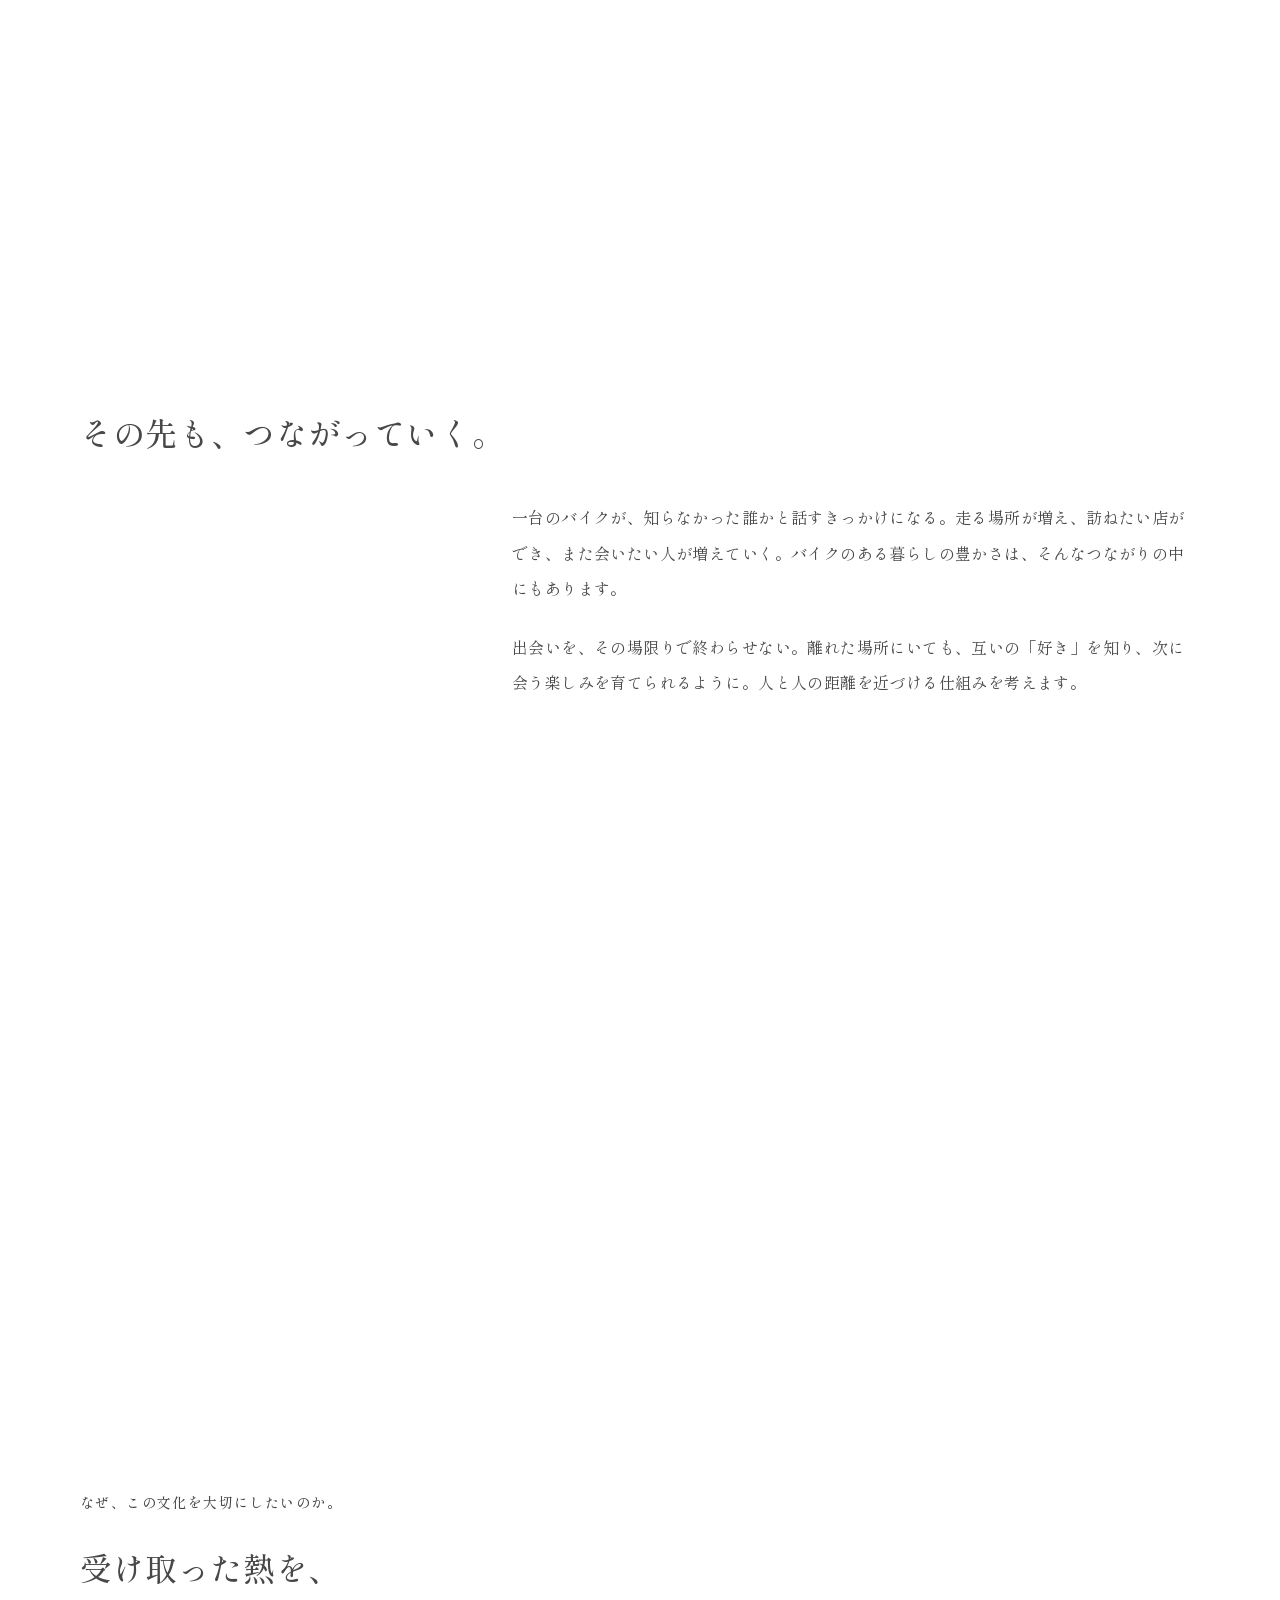
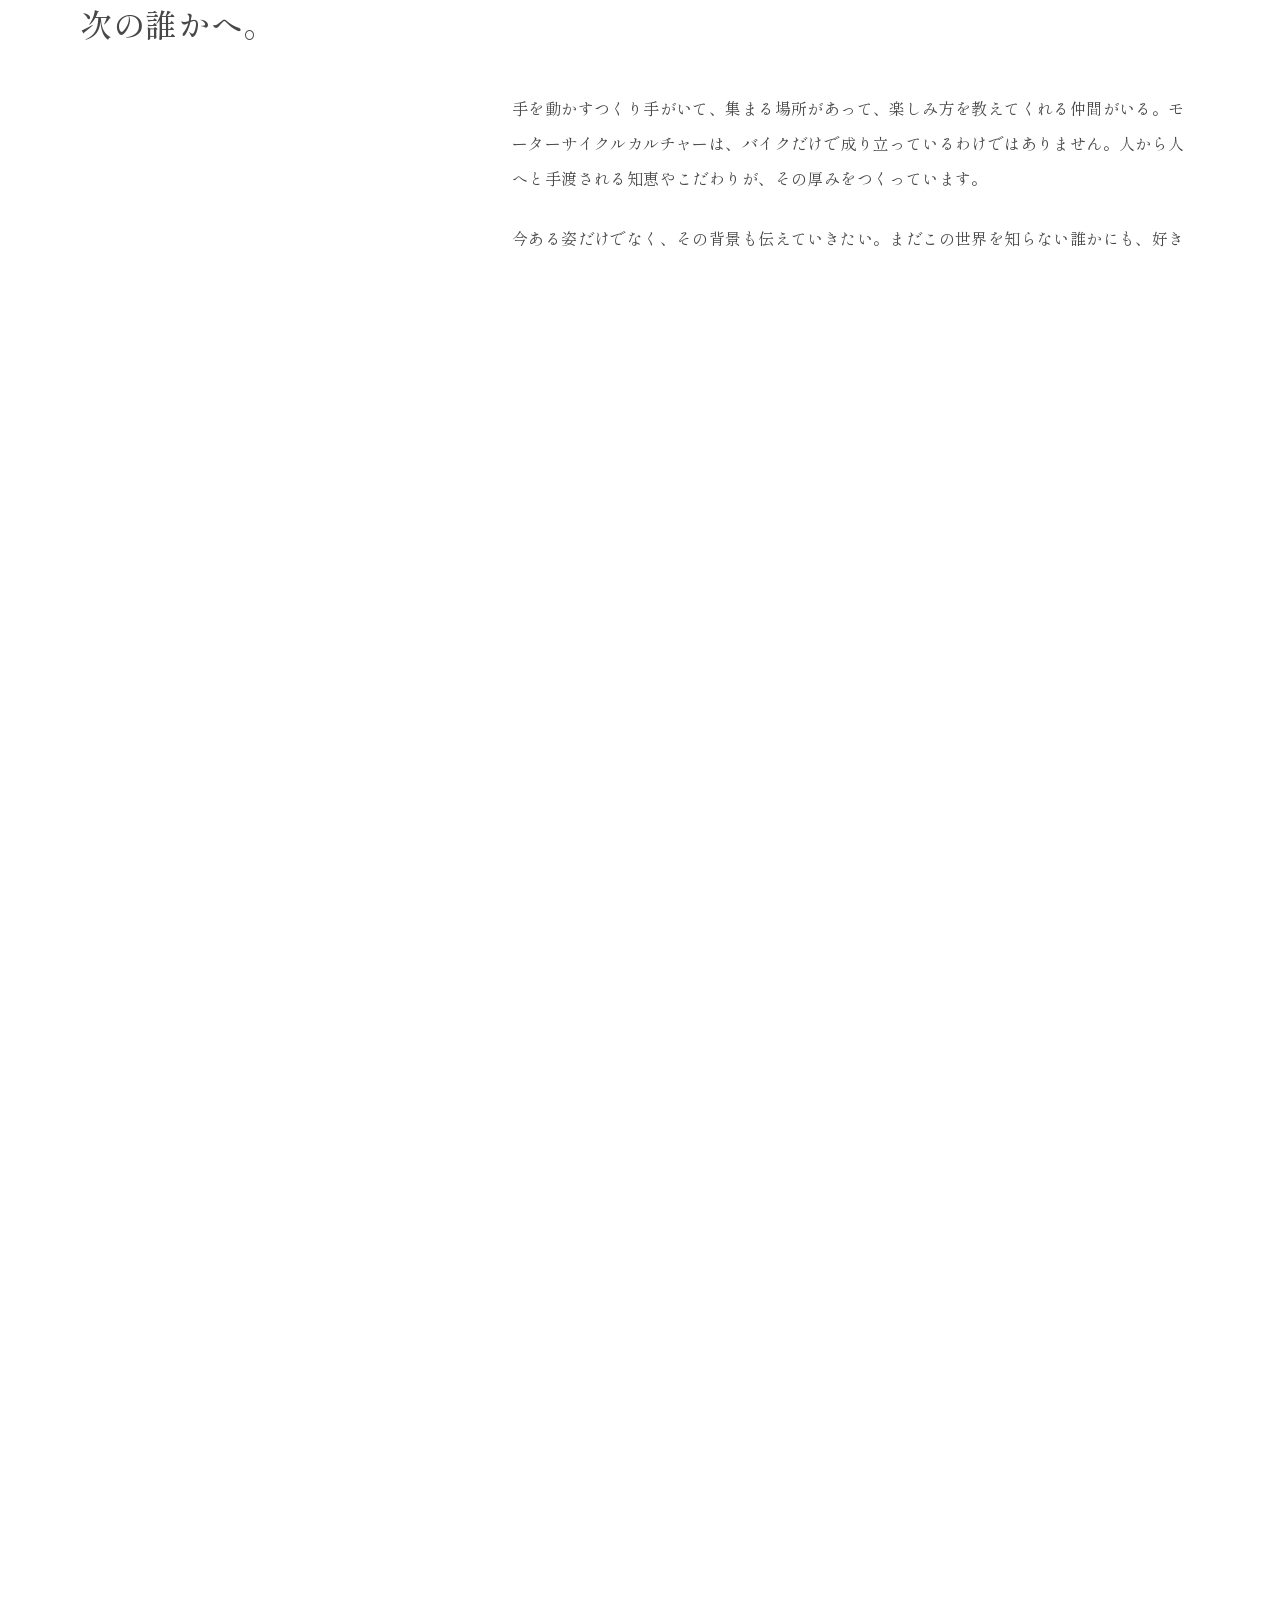
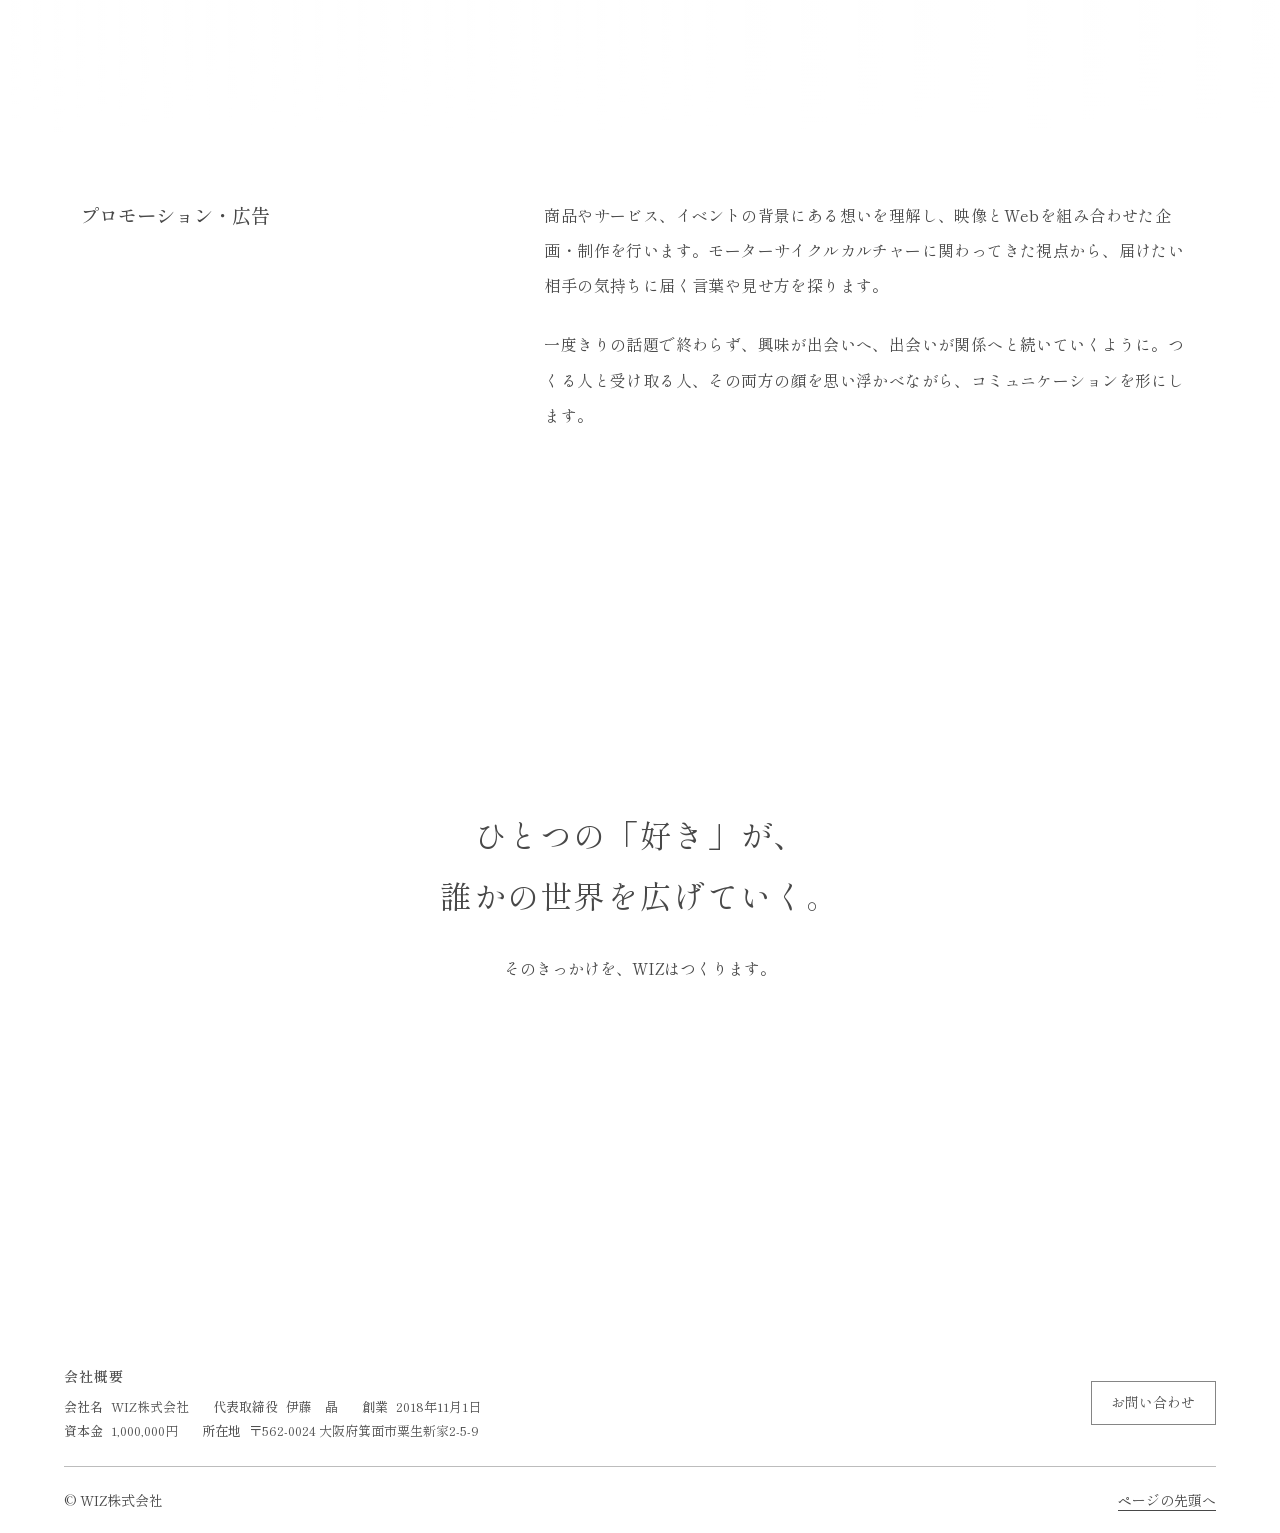
==== commit c88f486b: "Revalidate news files after editorial updates" ====
--- a/index.html
+++ b/index.html
@@ -218,7 +218,7 @@
 <script src="navigation.js" defer></script>
 <script src="motion.js?v=20261124-5" defer></script>
 <link rel="stylesheet" href="/news.css?v=4">
-<script defer src="/news.js?v=4"></script>
+<script defer src="/news.js?v=6"></script>
 </head><body id="top"><div class="intro-loader" id="intro-loader" role="status" aria-label="サイトを表示しています"><span class="loading-ring" aria-hidden="true"></span><span class="sr-only">サイトを表示しています</span><button class="intro-skip" type="button">スキップ</button></div><a class="skip" href="#main">本文へ</a><div class="wrap">
 <header class="site-header"><a class="brand" href="#top"><svg class="wiz-mark" viewBox="0 0 234 100" aria-hidden="true" focusable="false"><defs><linearGradient id="header-wiz"><stop stop-color="#f18cbd"/><stop offset=".5" stop-color="#b08ae8"/><stop offset="1" stop-color="#46b8f4"/></linearGradient></defs><g fill="url(#header-wiz)"><g transform="matrix(1 0 -.19 1 19 0)"><path d="M0 0h23l10 62L46 0h22l13 62L91 0h23L92 100H70L57 43l-13 57H22z M112 0h22v100h-22z M132 0h83v19l-51 61h51v20h-83V81l51-61h-51z"/></g></g></svg><span>WIZ K.K. / WIZ株式会社</span></a><button class="menu-toggle" type="button" aria-label="メニューを開く" aria-expanded="false" aria-controls="site-menu"><span aria-hidden="true"></span><span aria-hidden="true"></span></button><nav class="site-nav" id="site-menu" aria-label="メインナビゲーション"><a href="#services">事業内容</a><a href="#company">会社概要</a><a href="contact.html">お問い合わせ</a></nav></header>
 <main id="main"><section class="hero"><div class="hero-stage"><h1 aria-label="WIZ株式会社"><span class="hero-mark"><svg class="wiz-mark" viewBox="0 0 234 100" aria-hidden="true" focusable="false"><defs><linearGradient id="hero-wiz"><stop stop-color="#f18cbd"/><stop offset=".5" stop-color="#b08ae8"/><stop offset="1" stop-color="#46b8f4"/></linearGradient></defs><g fill="url(#hero-wiz)"><g transform="matrix(1 0 -.19 1 19 0)"><path d="M0 0h23l10 62L46 0h22l13 62L91 0h23L92 100H70L57 43l-13 57H22z M112 0h22v100h-22z M132 0h83v19l-51 61h51v20h-83V81l51-61h-51z"/></g></g></svg></span></h1><div class="intro"><h2>人と人をつなぎ、<br class="mobile-break">カルチャーを、その先へ。</h2></div></div><p class="hero-description">WIZ株式会社は、関西を拠点に、モーターサイクルカルチャーを軸とした<br class="wide">アプリ開発、Web・映像制作、プロモーションを手がけています。</p></section>
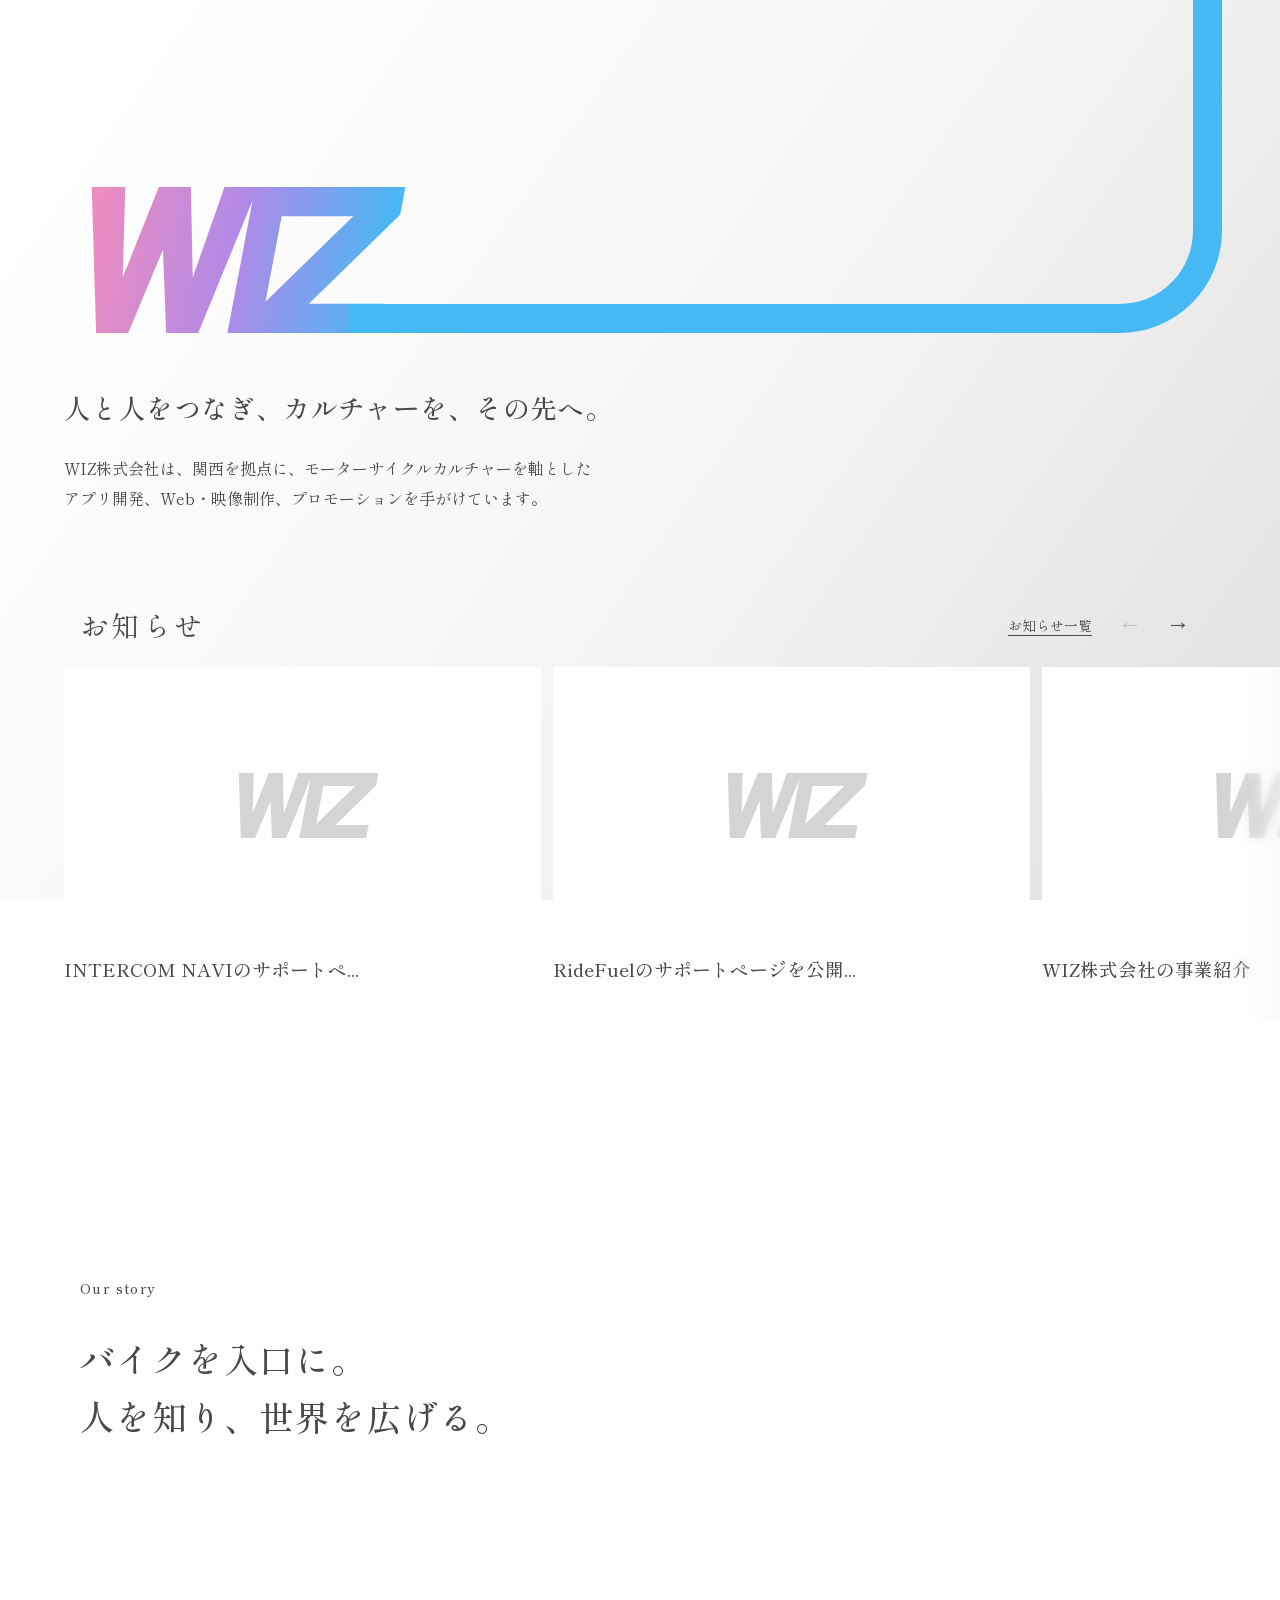
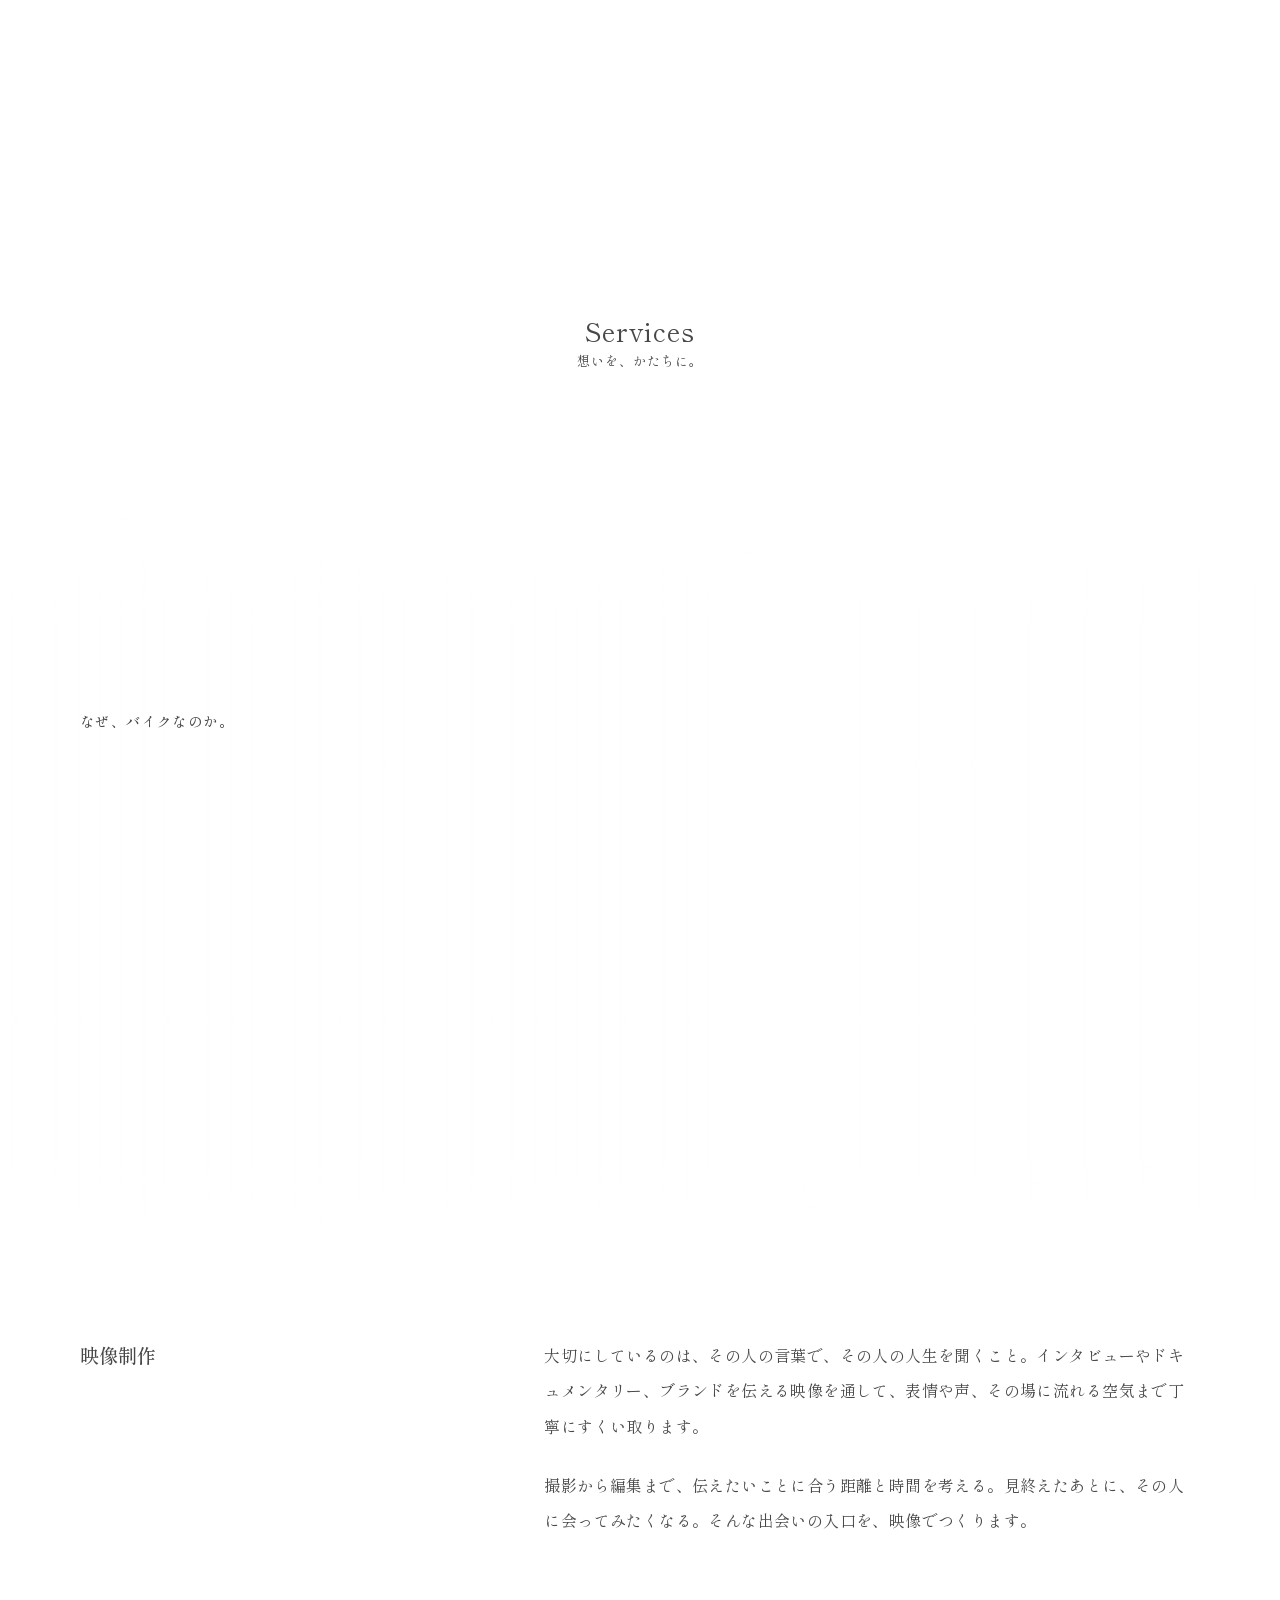
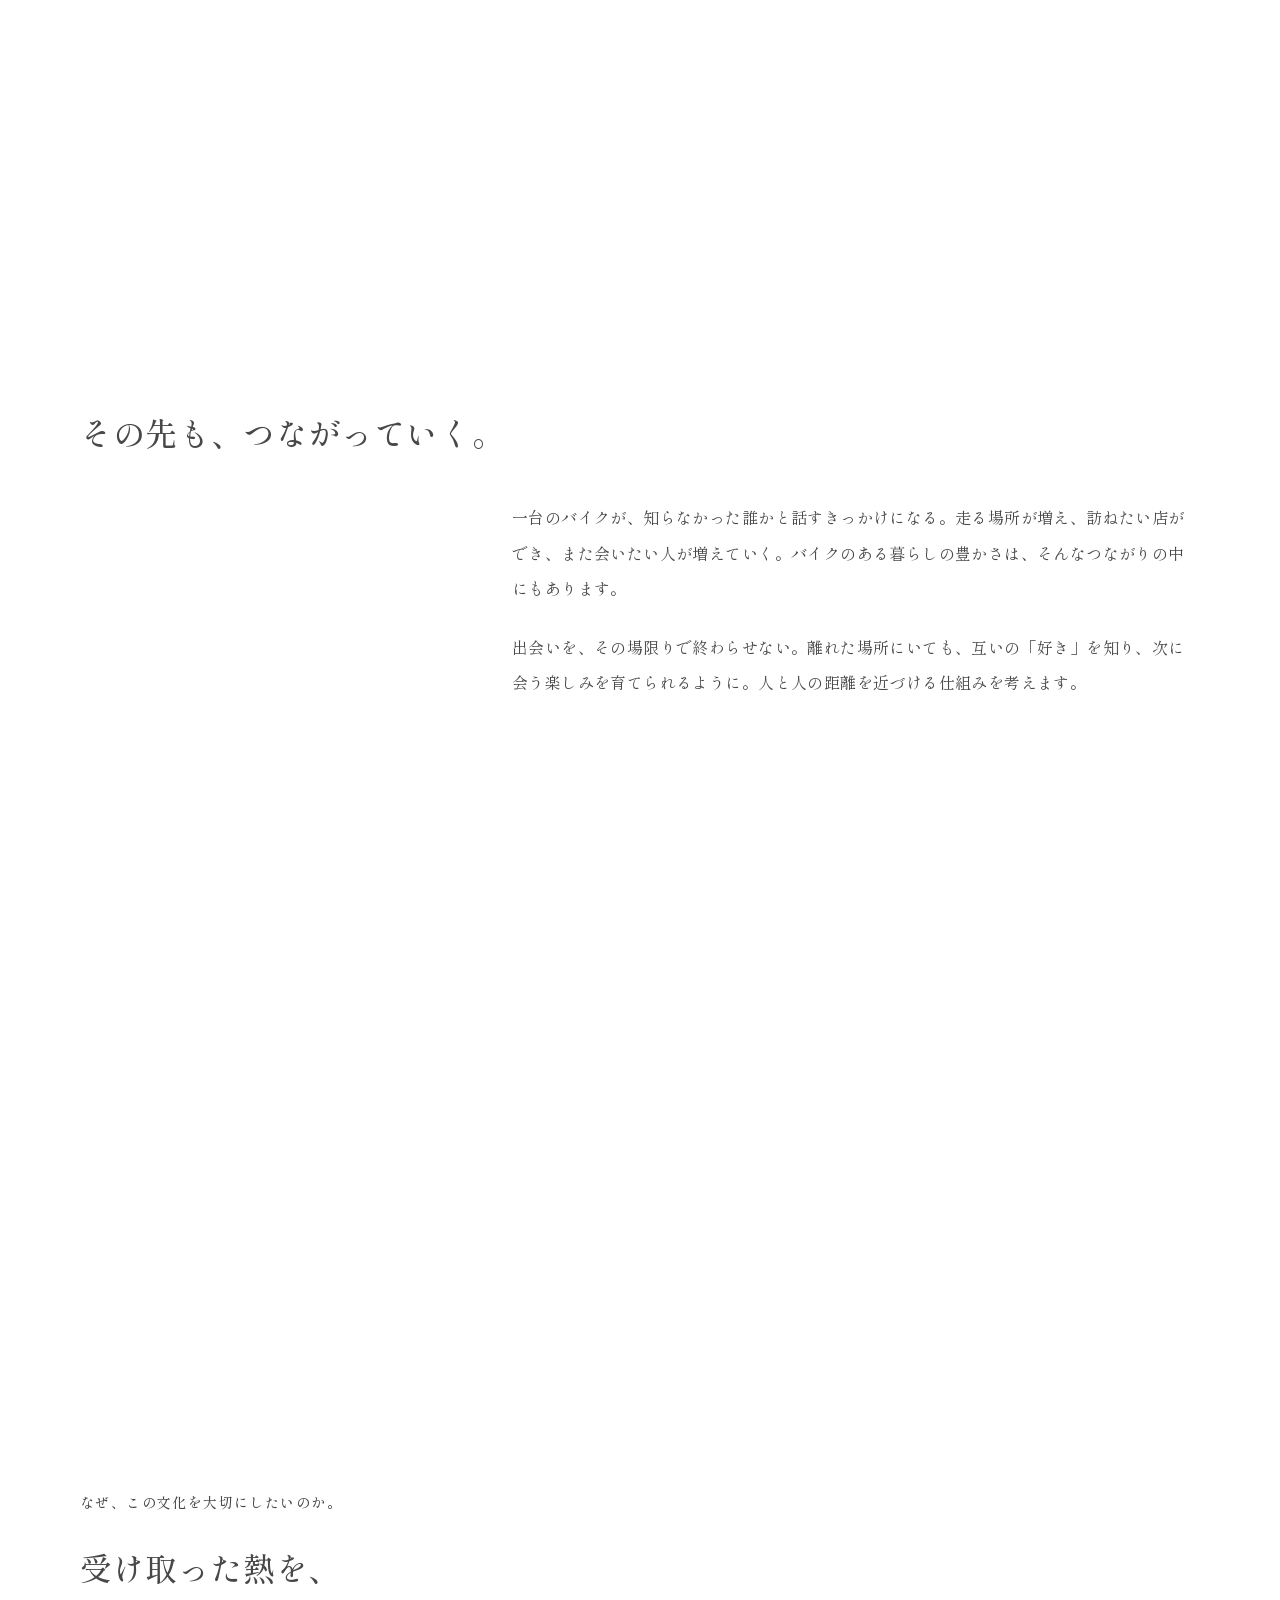
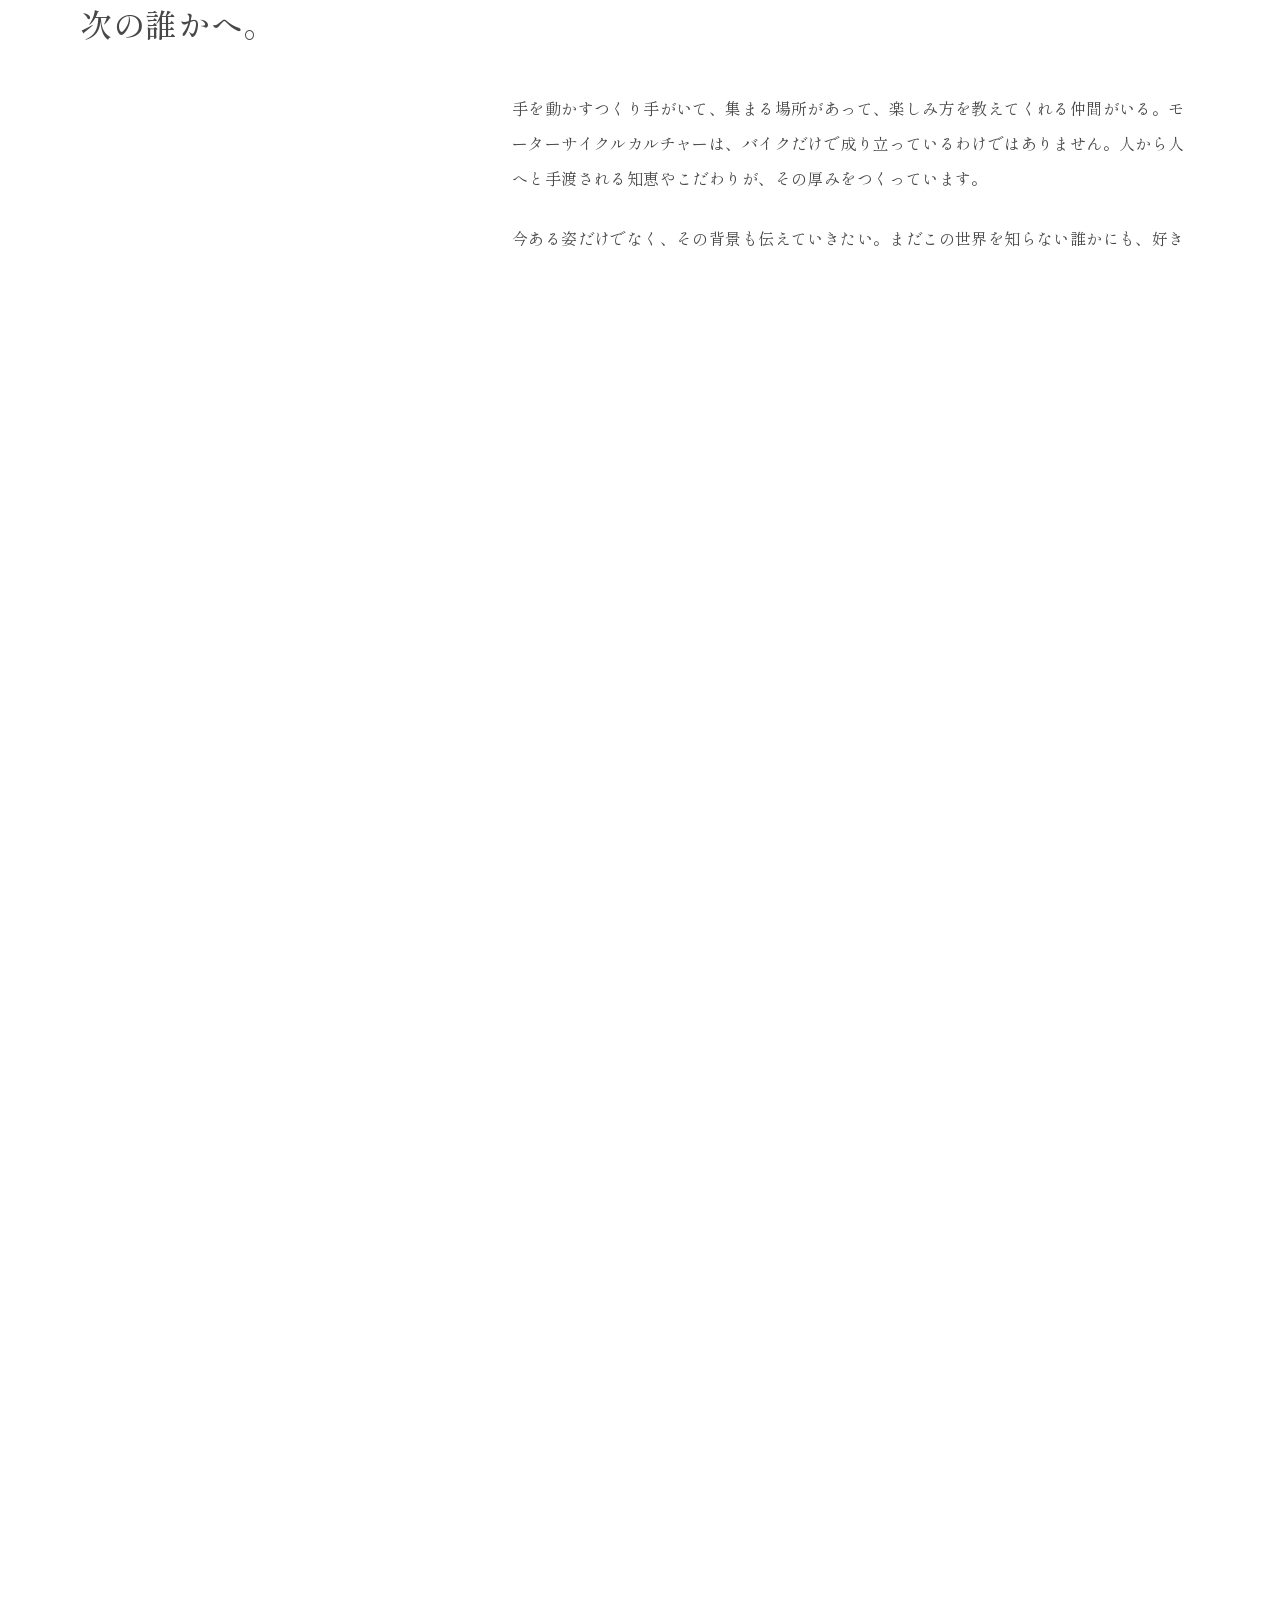
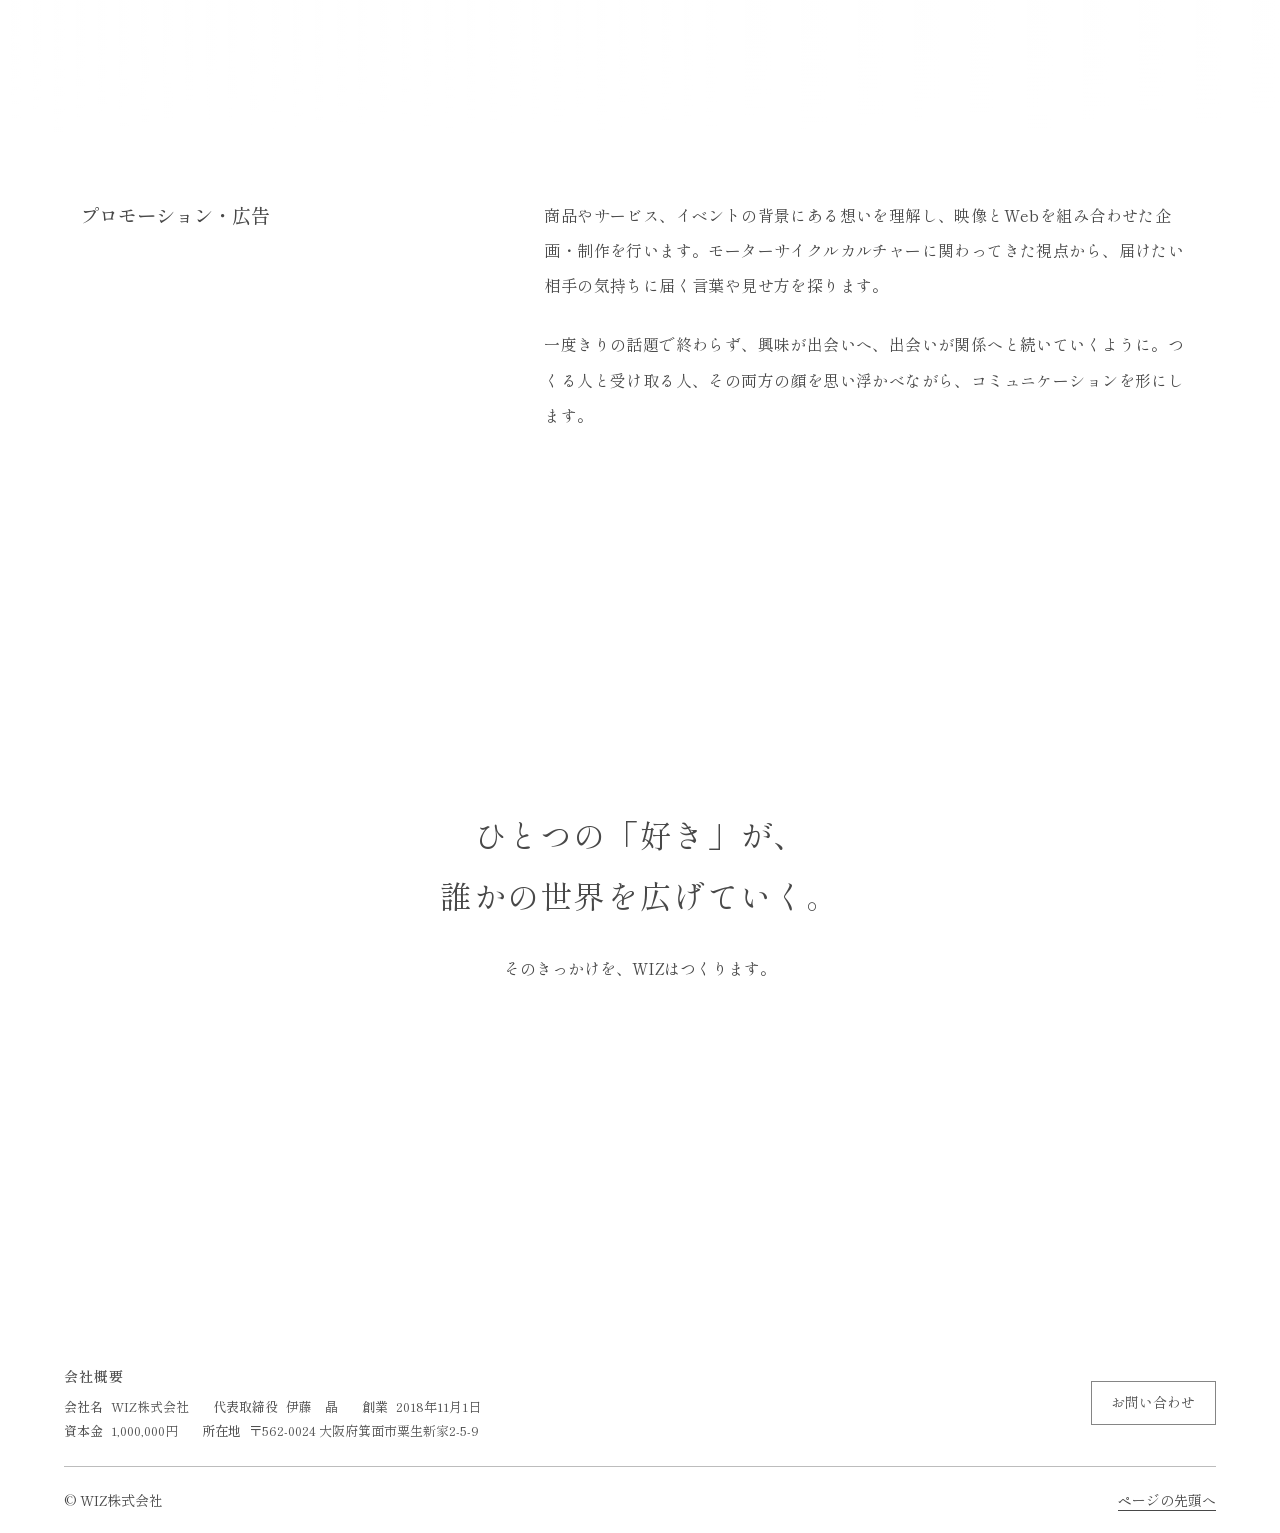
==== commit 96b89eb0: "Publish news archive and article pages with linked body text" ====
--- a/index.html
+++ b/index.html
@@ -218,12 +218,12 @@
 <script src="navigation.js" defer></script>
 <script src="motion.js?v=20261124-5" defer></script>
 <link rel="stylesheet" href="/news.css?v=4">
-<script defer src="/news.js?v=6"></script>
+<script defer src="/news.js?v=7"></script>
 </head><body id="top"><div class="intro-loader" id="intro-loader" role="status" aria-label="サイトを表示しています"><span class="loading-ring" aria-hidden="true"></span><span class="sr-only">サイトを表示しています</span><button class="intro-skip" type="button">スキップ</button></div><a class="skip" href="#main">本文へ</a><div class="wrap">
 <header class="site-header"><a class="brand" href="#top"><svg class="wiz-mark" viewBox="0 0 234 100" aria-hidden="true" focusable="false"><defs><linearGradient id="header-wiz"><stop stop-color="#f18cbd"/><stop offset=".5" stop-color="#b08ae8"/><stop offset="1" stop-color="#46b8f4"/></linearGradient></defs><g fill="url(#header-wiz)"><g transform="matrix(1 0 -.19 1 19 0)"><path d="M0 0h23l10 62L46 0h22l13 62L91 0h23L92 100H70L57 43l-13 57H22z M112 0h22v100h-22z M132 0h83v19l-51 61h51v20h-83V81l51-61h-51z"/></g></g></svg><span>WIZ K.K. / WIZ株式会社</span></a><button class="menu-toggle" type="button" aria-label="メニューを開く" aria-expanded="false" aria-controls="site-menu"><span aria-hidden="true"></span><span aria-hidden="true"></span></button><nav class="site-nav" id="site-menu" aria-label="メインナビゲーション"><a href="#services">事業内容</a><a href="#company">会社概要</a><a href="contact.html">お問い合わせ</a></nav></header>
 <main id="main"><section class="hero"><div class="hero-stage"><h1 aria-label="WIZ株式会社"><span class="hero-mark"><svg class="wiz-mark" viewBox="0 0 234 100" aria-hidden="true" focusable="false"><defs><linearGradient id="hero-wiz"><stop stop-color="#f18cbd"/><stop offset=".5" stop-color="#b08ae8"/><stop offset="1" stop-color="#46b8f4"/></linearGradient></defs><g fill="url(#hero-wiz)"><g transform="matrix(1 0 -.19 1 19 0)"><path d="M0 0h23l10 62L46 0h22l13 62L91 0h23L92 100H70L57 43l-13 57H22z M112 0h22v100h-22z M132 0h83v19l-51 61h51v20h-83V81l51-61h-51z"/></g></g></svg></span></h1><div class="intro"><h2>人と人をつなぎ、<br class="mobile-break">カルチャーを、その先へ。</h2></div></div><p class="hero-description">WIZ株式会社は、関西を拠点に、モーターサイクルカルチャーを軸とした<br class="wide">アプリ開発、Web・映像制作、プロモーションを手がけています。</p></section>
 <section class="wiz-news" id="news" aria-labelledby="news-heading">
-<div class="news-head"><h2 id="news-heading">お知らせ</h2><div class="news-controls"><button type="button" aria-label="前のお知らせ" disabled>←</button><button type="button" aria-label="次のお知らせ" disabled>→</button></div></div>
+<div class="news-head"><h2 id="news-heading">お知らせ</h2><div class="news-controls"><a style="align-self:center;margin-right:12px;font-size:.85rem" href="/news.html">お知らせ一覧</a><button type="button" aria-label="前のお知らせ" disabled>←</button><button type="button" aria-label="次のお知らせ" disabled>→</button></div></div>
 <div class="news-track" tabindex="0" aria-label="お知らせ一覧"></div>
 </section>
 <section class="story-prologue" aria-labelledby="story-title">
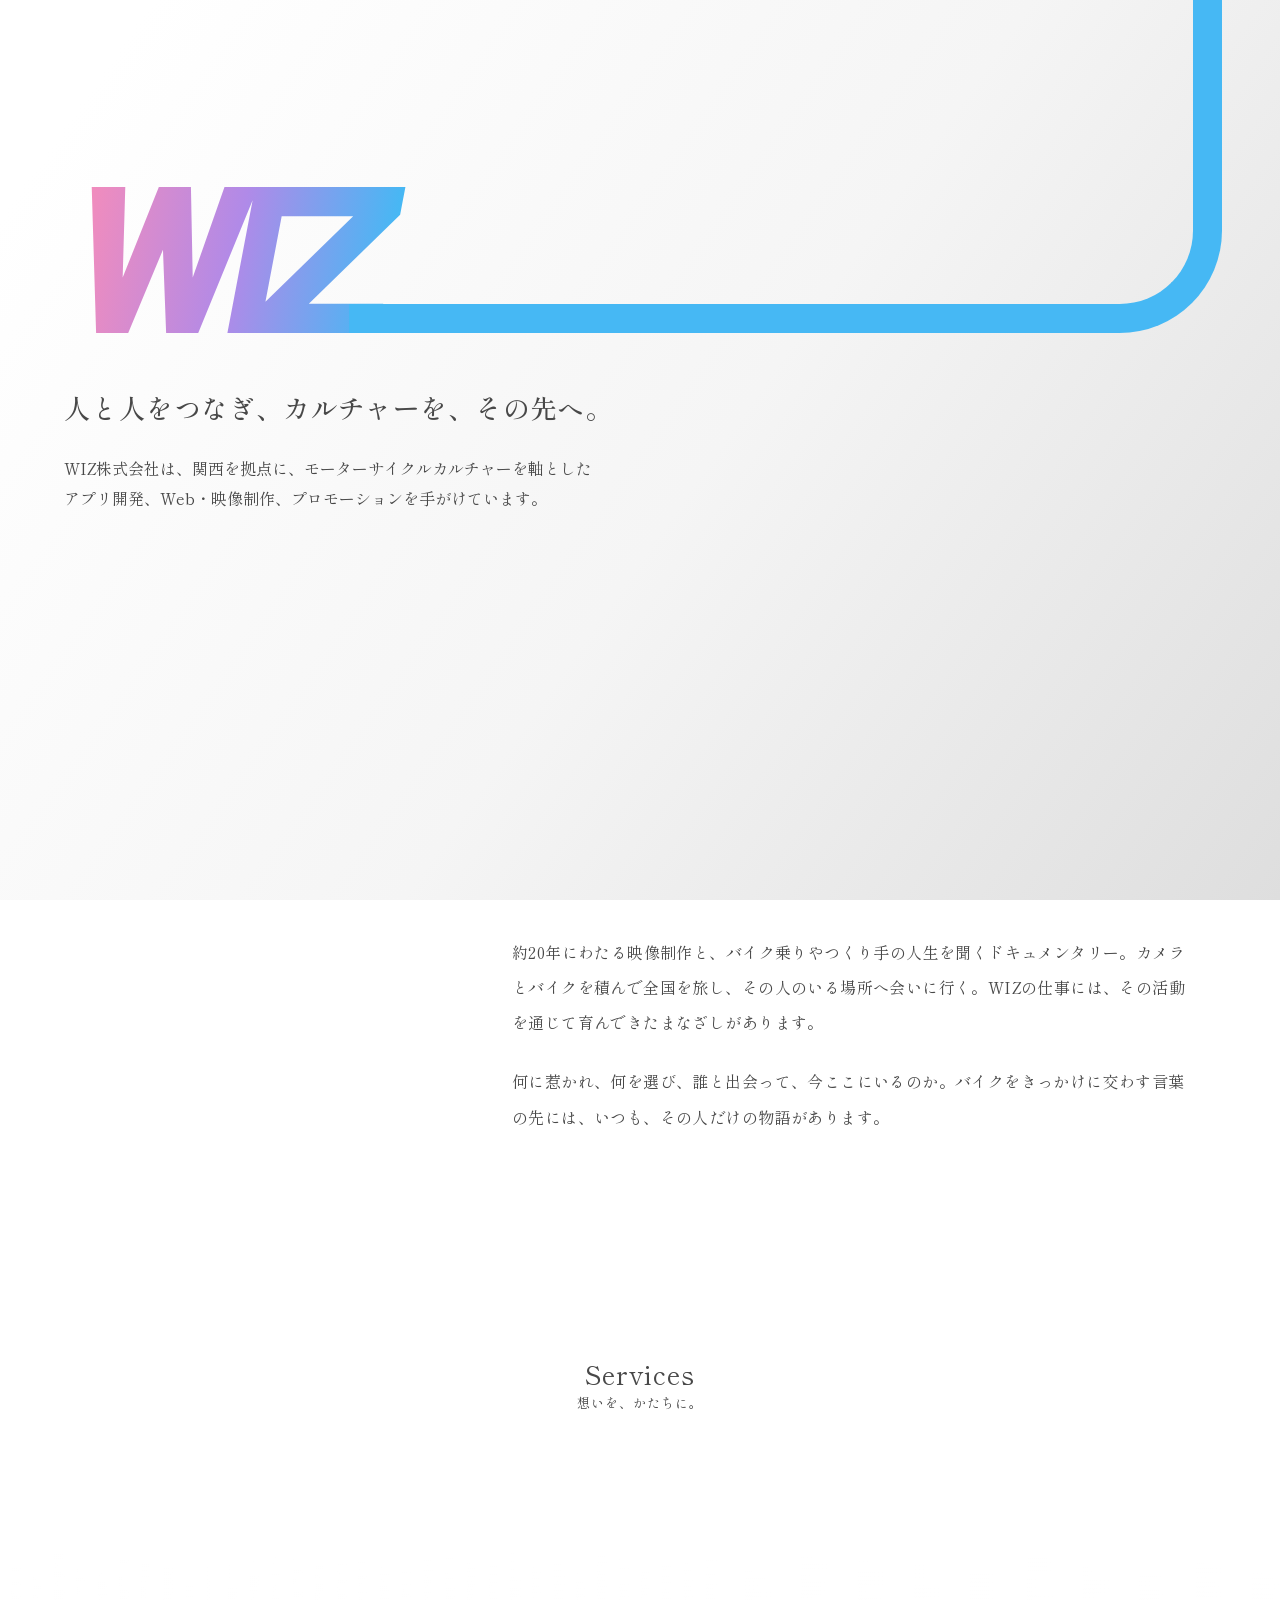
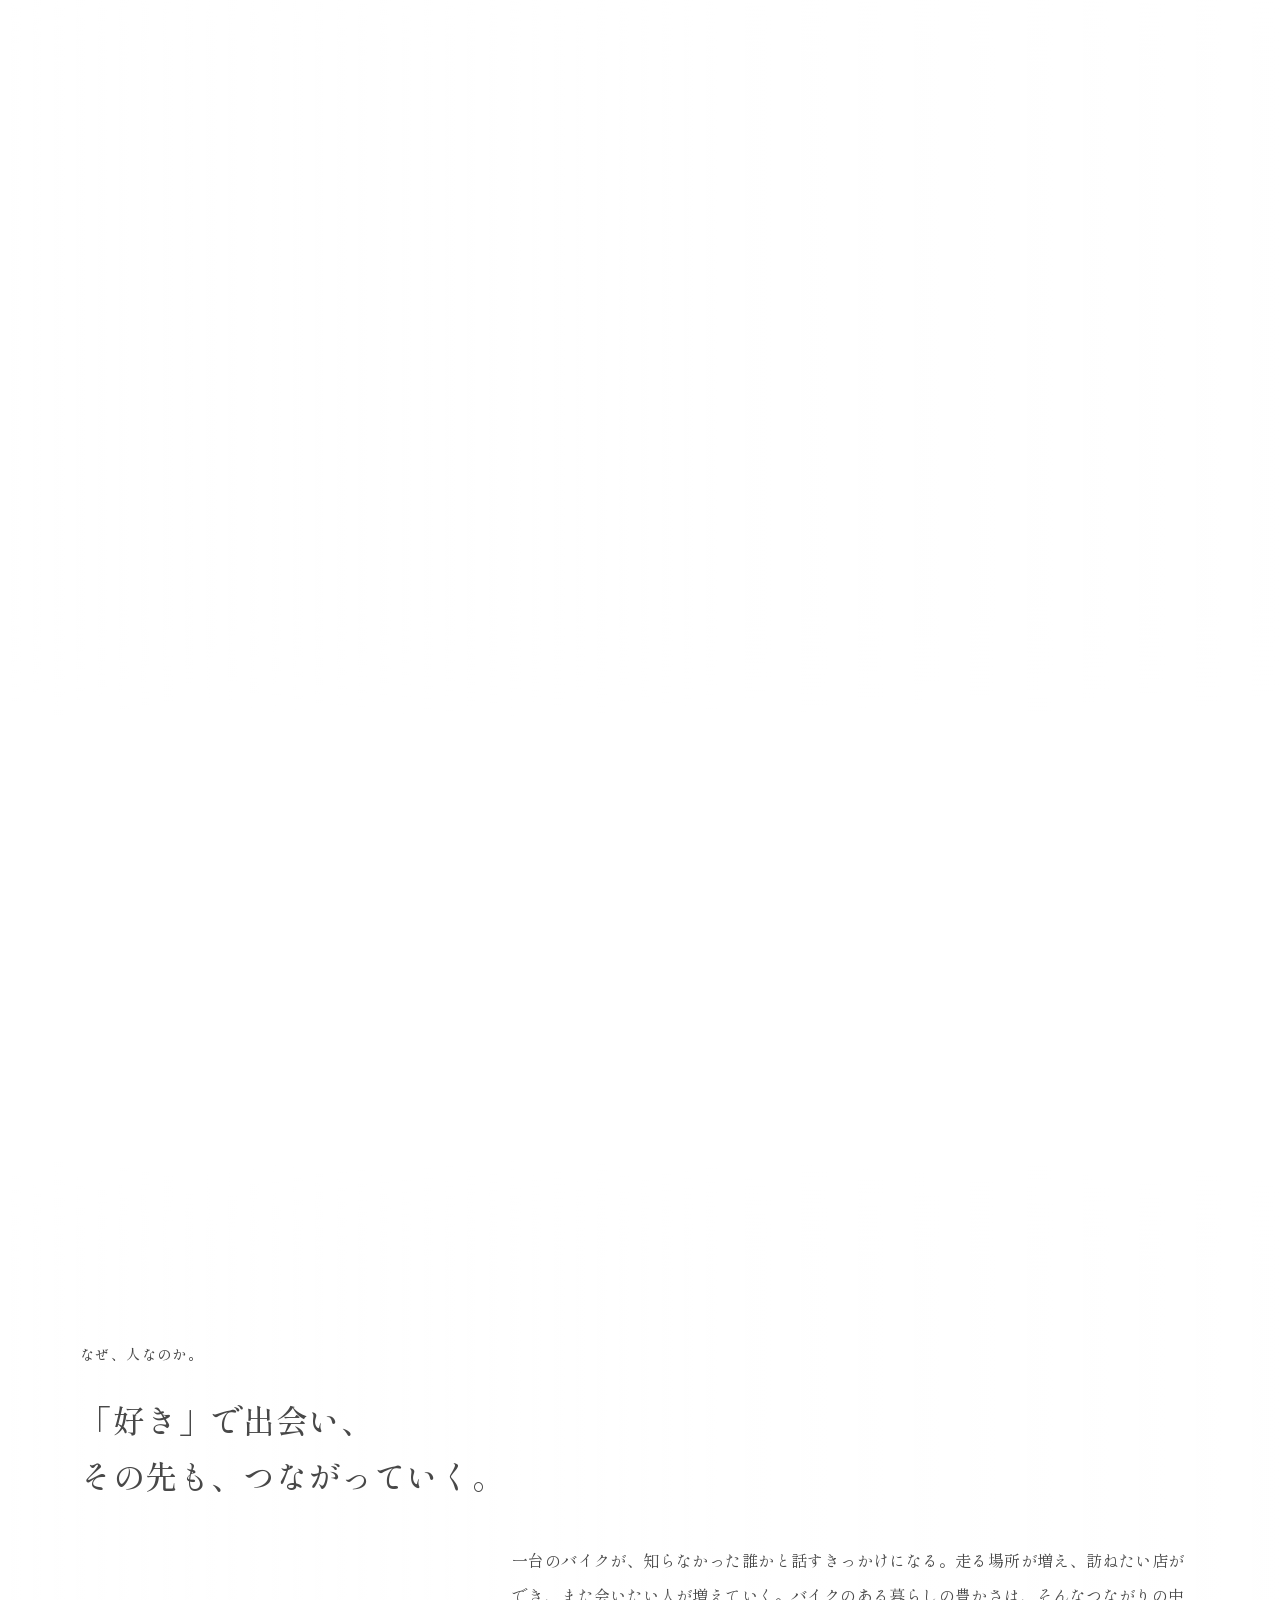
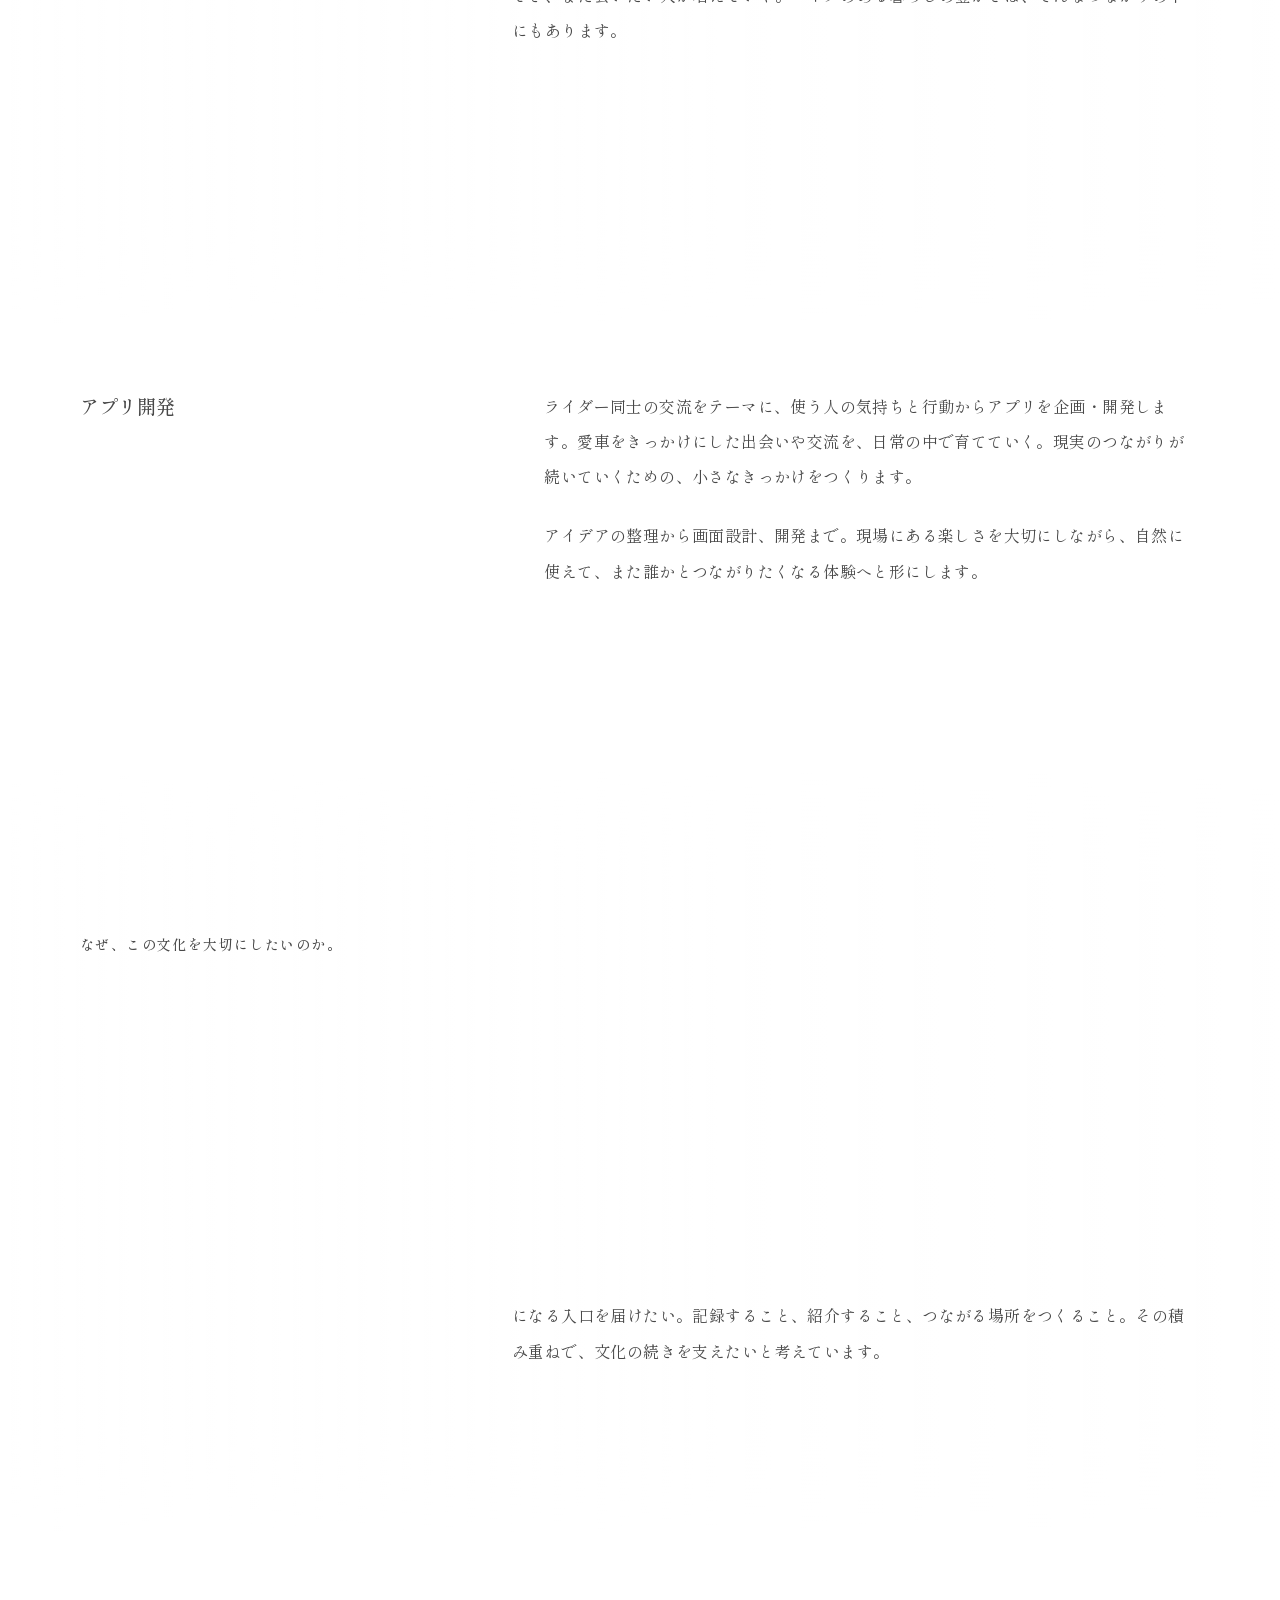
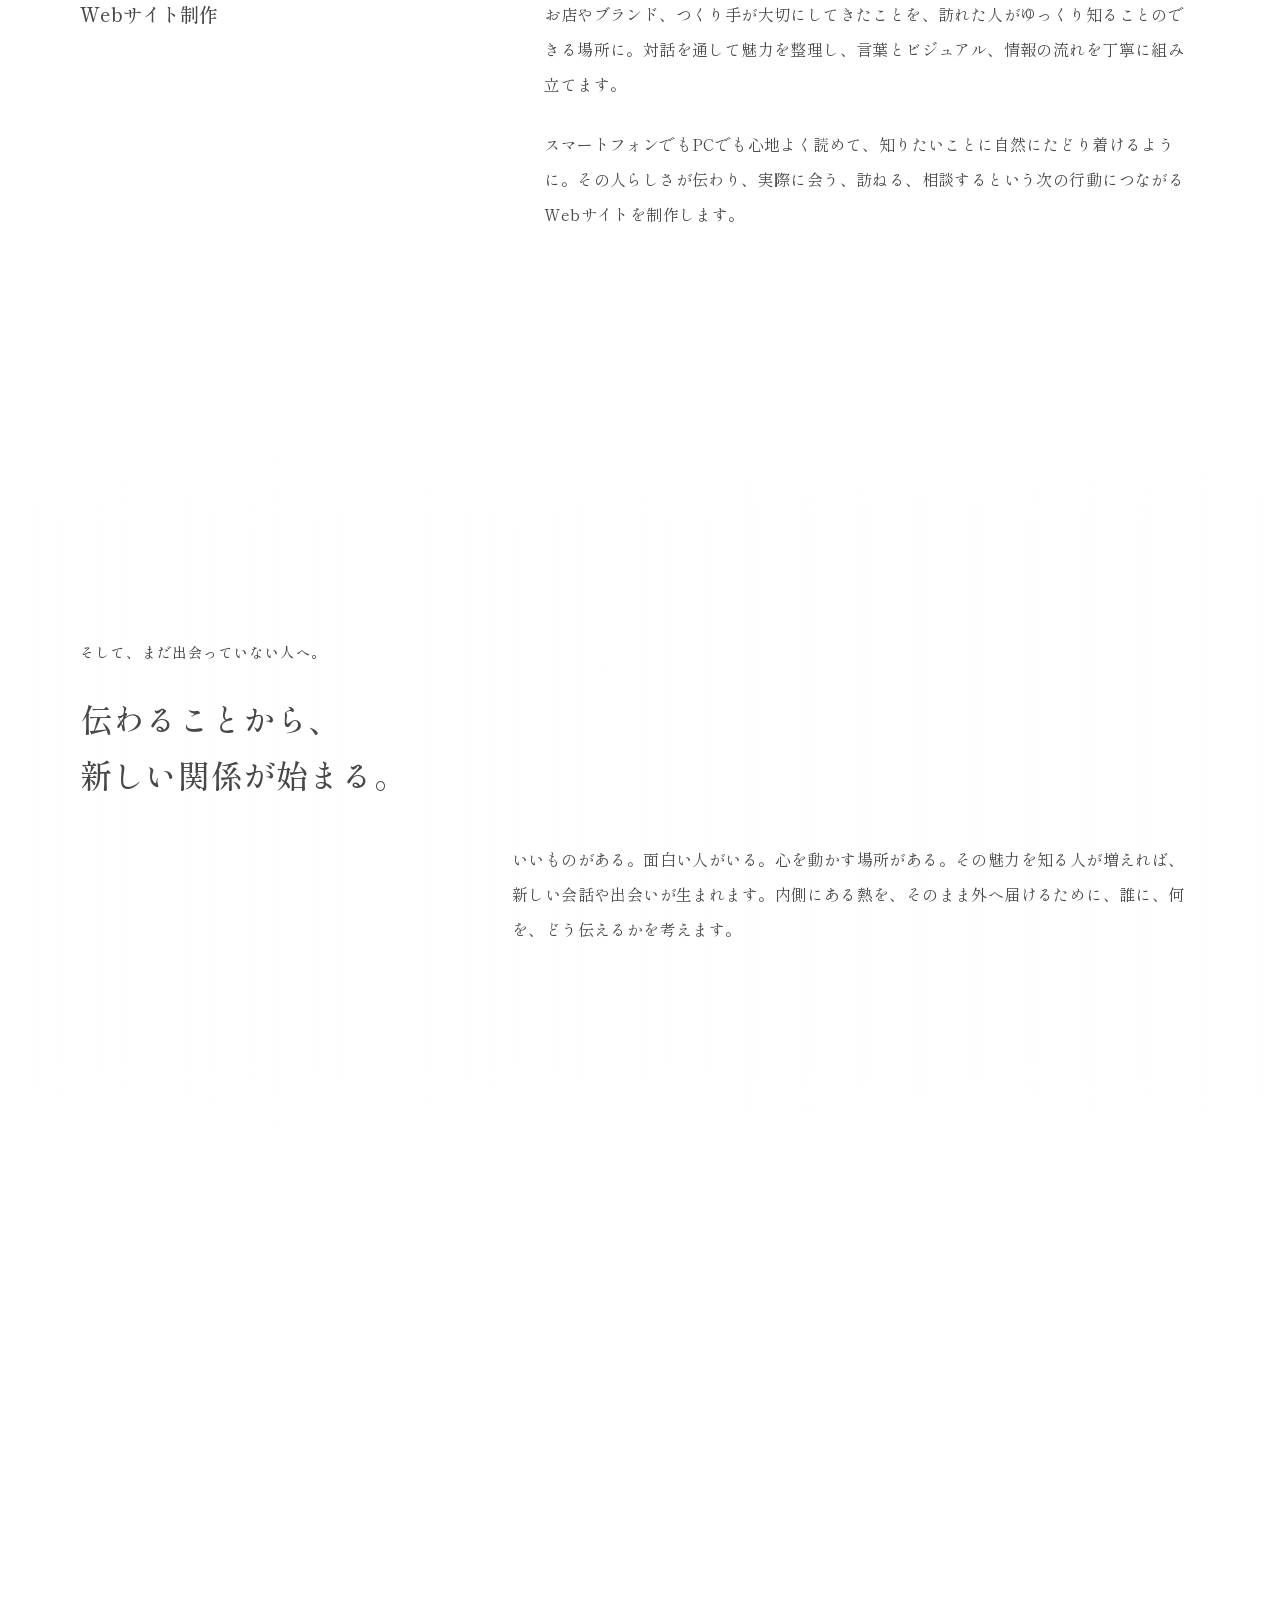
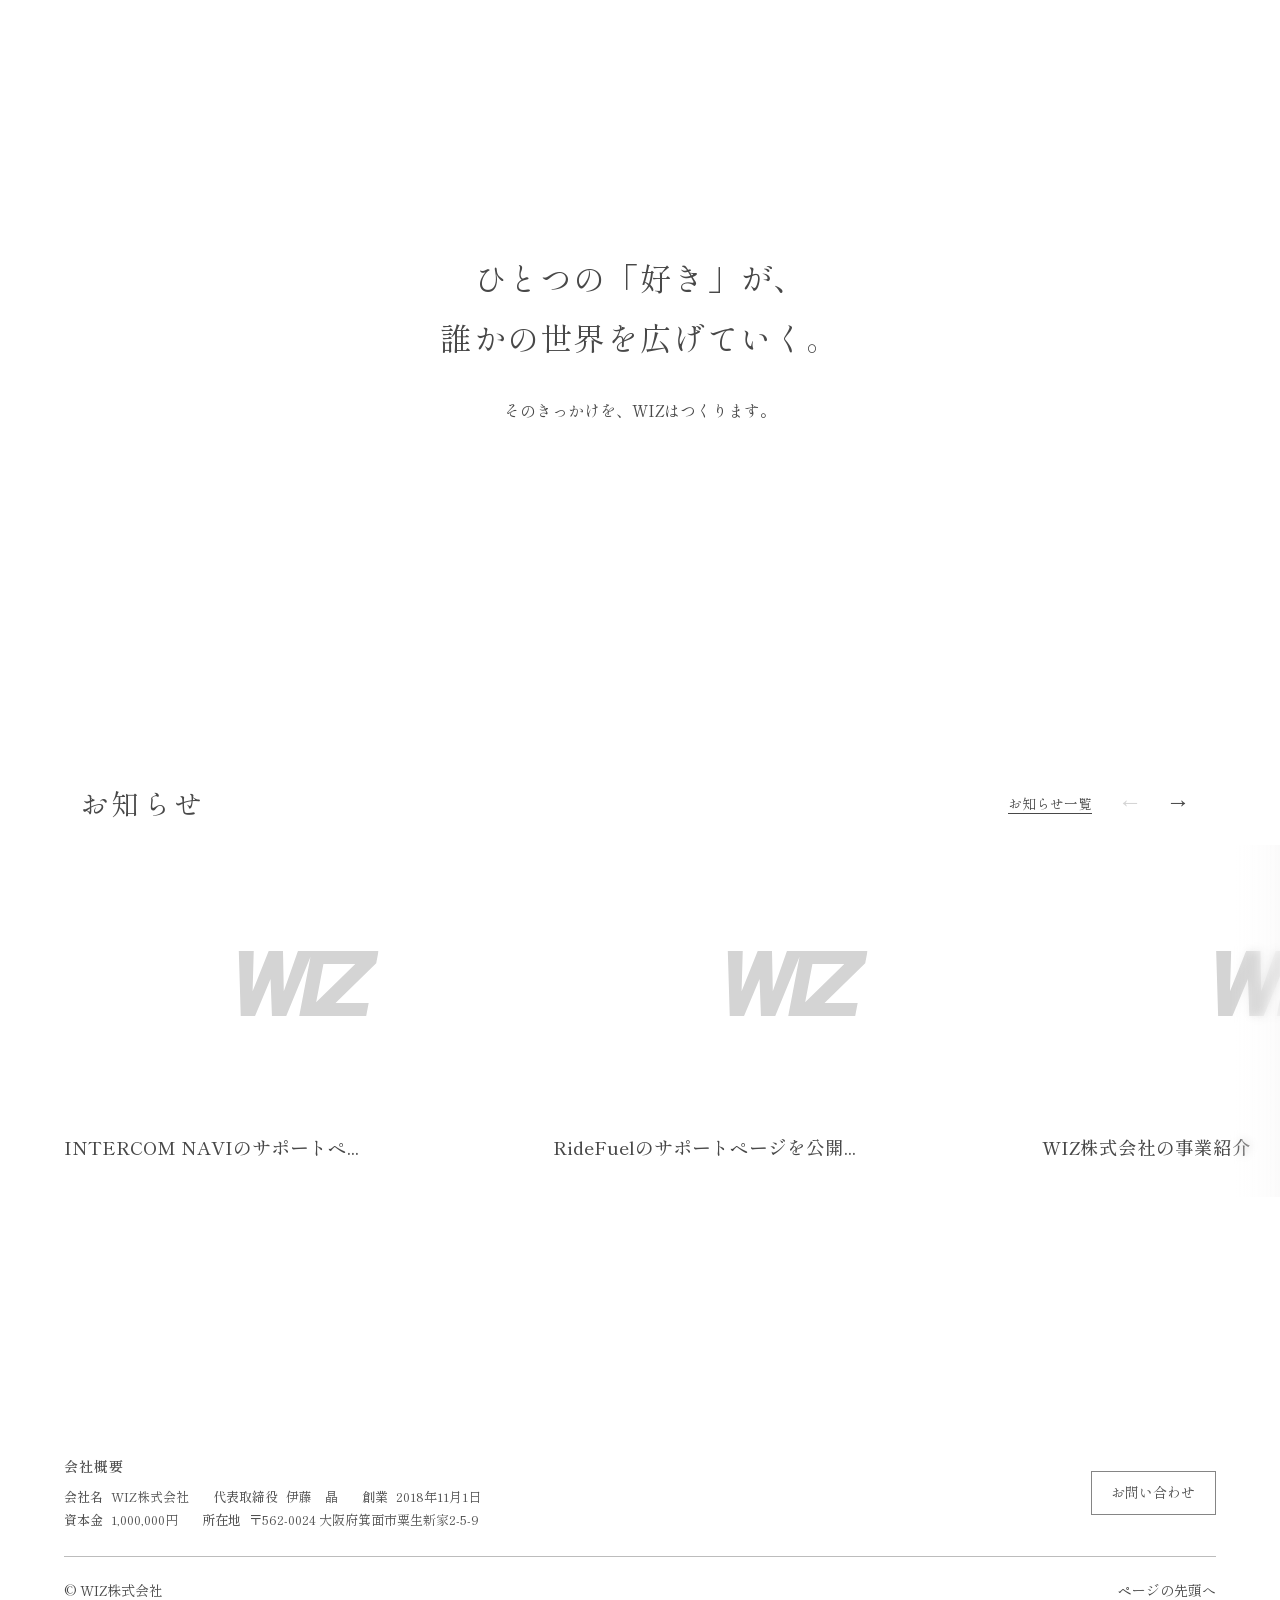
==== commit 70619fa3: "Move homepage announcements above the company profile with spacious margins" ====
--- a/index.html
+++ b/index.html
@@ -217,15 +217,11 @@
 <link rel="stylesheet" href="motion.css?v=20261124-3">
 <script src="navigation.js" defer></script>
 <script src="motion.js?v=20261124-5" defer></script>
-<link rel="stylesheet" href="/news.css?v=4">
+<link rel="stylesheet" href="/news.css?v=5">
 <script defer src="/news.js?v=7"></script>
 </head><body id="top"><div class="intro-loader" id="intro-loader" role="status" aria-label="サイトを表示しています"><span class="loading-ring" aria-hidden="true"></span><span class="sr-only">サイトを表示しています</span><button class="intro-skip" type="button">スキップ</button></div><a class="skip" href="#main">本文へ</a><div class="wrap">
 <header class="site-header"><a class="brand" href="#top"><svg class="wiz-mark" viewBox="0 0 234 100" aria-hidden="true" focusable="false"><defs><linearGradient id="header-wiz"><stop stop-color="#f18cbd"/><stop offset=".5" stop-color="#b08ae8"/><stop offset="1" stop-color="#46b8f4"/></linearGradient></defs><g fill="url(#header-wiz)"><g transform="matrix(1 0 -.19 1 19 0)"><path d="M0 0h23l10 62L46 0h22l13 62L91 0h23L92 100H70L57 43l-13 57H22z M112 0h22v100h-22z M132 0h83v19l-51 61h51v20h-83V81l51-61h-51z"/></g></g></svg><span>WIZ K.K. / WIZ株式会社</span></a><button class="menu-toggle" type="button" aria-label="メニューを開く" aria-expanded="false" aria-controls="site-menu"><span aria-hidden="true"></span><span aria-hidden="true"></span></button><nav class="site-nav" id="site-menu" aria-label="メインナビゲーション"><a href="#services">事業内容</a><a href="#company">会社概要</a><a href="contact.html">お問い合わせ</a></nav></header>
 <main id="main"><section class="hero"><div class="hero-stage"><h1 aria-label="WIZ株式会社"><span class="hero-mark"><svg class="wiz-mark" viewBox="0 0 234 100" aria-hidden="true" focusable="false"><defs><linearGradient id="hero-wiz"><stop stop-color="#f18cbd"/><stop offset=".5" stop-color="#b08ae8"/><stop offset="1" stop-color="#46b8f4"/></linearGradient></defs><g fill="url(#hero-wiz)"><g transform="matrix(1 0 -.19 1 19 0)"><path d="M0 0h23l10 62L46 0h22l13 62L91 0h23L92 100H70L57 43l-13 57H22z M112 0h22v100h-22z M132 0h83v19l-51 61h51v20h-83V81l51-61h-51z"/></g></g></svg></span></h1><div class="intro"><h2>人と人をつなぎ、<br class="mobile-break">カルチャーを、その先へ。</h2></div></div><p class="hero-description">WIZ株式会社は、関西を拠点に、モーターサイクルカルチャーを軸とした<br class="wide">アプリ開発、Web・映像制作、プロモーションを手がけています。</p></section>
-<section class="wiz-news" id="news" aria-labelledby="news-heading">
-<div class="news-head"><h2 id="news-heading">お知らせ</h2><div class="news-controls"><a style="align-self:center;margin-right:12px;font-size:.85rem" href="/news.html">お知らせ一覧</a><button type="button" aria-label="前のお知らせ" disabled>←</button><button type="button" aria-label="次のお知らせ" disabled>→</button></div></div>
-<div class="news-track" tabindex="0" aria-label="お知らせ一覧"></div>
-</section>
 <section class="story-prologue" aria-labelledby="story-title">
 <p class="story-eyebrow" lang="en">Our story</p>
 <h2 id="story-title">バイクを入口に。<br>人を知り、世界を広げる。</h2>
@@ -269,6 +265,10 @@
 </section>
 <section class="story-closing" aria-label="WIZの想い"><p>ひとつの「好き」が、<br>誰かの世界を広げていく。</p><span>そのきっかけを、WIZはつくります。</span></section>
 
+<section class="wiz-news" id="news" aria-labelledby="news-heading">
+<div class="news-head"><h2 id="news-heading">お知らせ</h2><div class="news-controls"><a style="align-self:center;margin-right:12px;font-size:.85rem" href="/news.html">お知らせ一覧</a><button type="button" aria-label="前のお知らせ" disabled>←</button><button type="button" aria-label="次のお知らせ" disabled>→</button></div></div>
+<div class="news-track" tabindex="0" aria-label="お知らせ一覧"></div>
+</section>
 <section class="company-note" id="company" aria-labelledby="company-title">
 <div><h2 id="company-title">会社概要</h2>
 <dl class="company-row"><div><dt>会社名</dt><dd>WIZ株式会社</dd></div><div><dt>代表取締役</dt><dd>伊藤　晶</dd></div><div><dt>創業</dt><dd>2018年11月1日</dd></div></dl>
--- a/news.css
+++ b/news.css
@@ -1,5 +1,5 @@
 html, body { touch-action: auto; }
-.wiz-news { width: min(100%,1120px); margin: 0 auto clamp(76px,11vw,165px); scroll-margin-top: 95px; }
+.wiz-news { width: min(100%,1120px); margin: 0 auto clamp(140px,18vw,280px); scroll-margin-top: 95px; }
 .news-head { display:flex; justify-content:space-between; align-items:center; margin-bottom:20px; }
 .news-head h2 { margin:0; font:inherit; font-size:clamp(20px,2.2vw,30px); letter-spacing:.12em; }
 .news-controls { display:flex; gap:4px; }
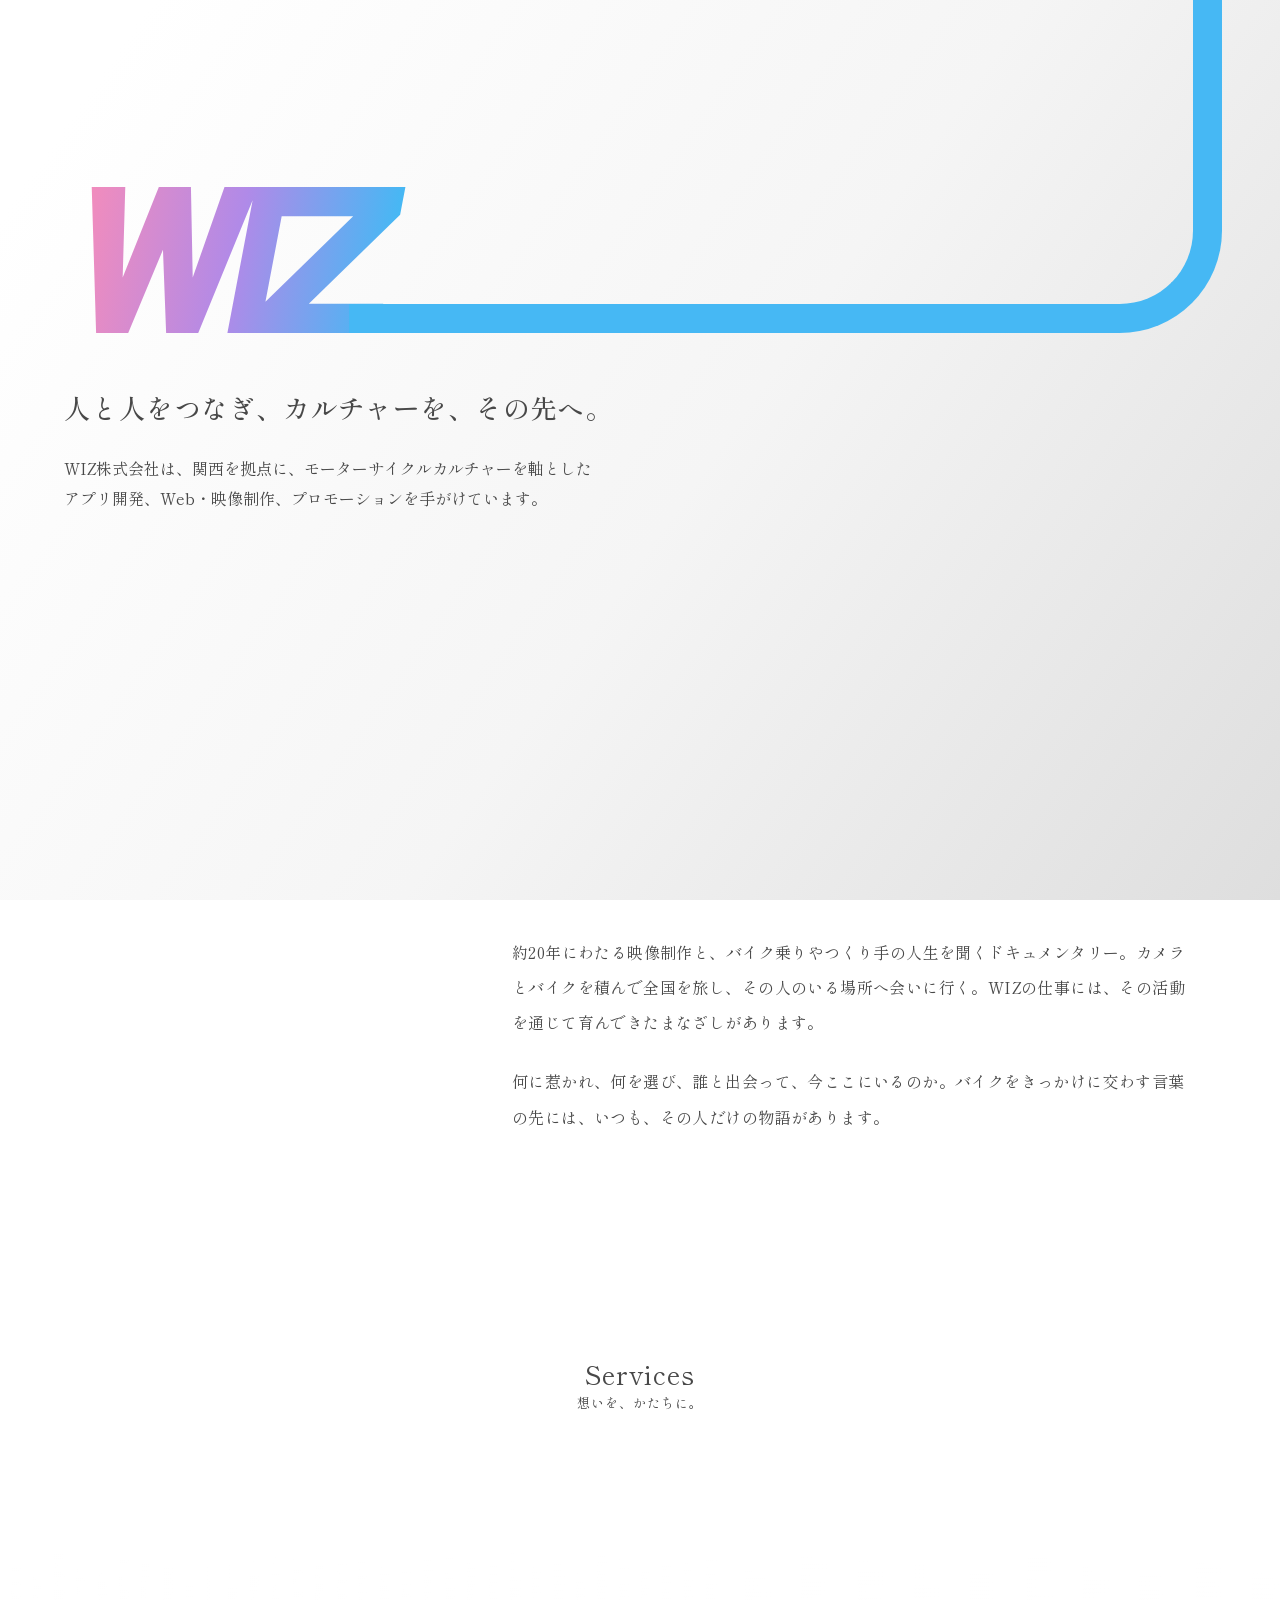
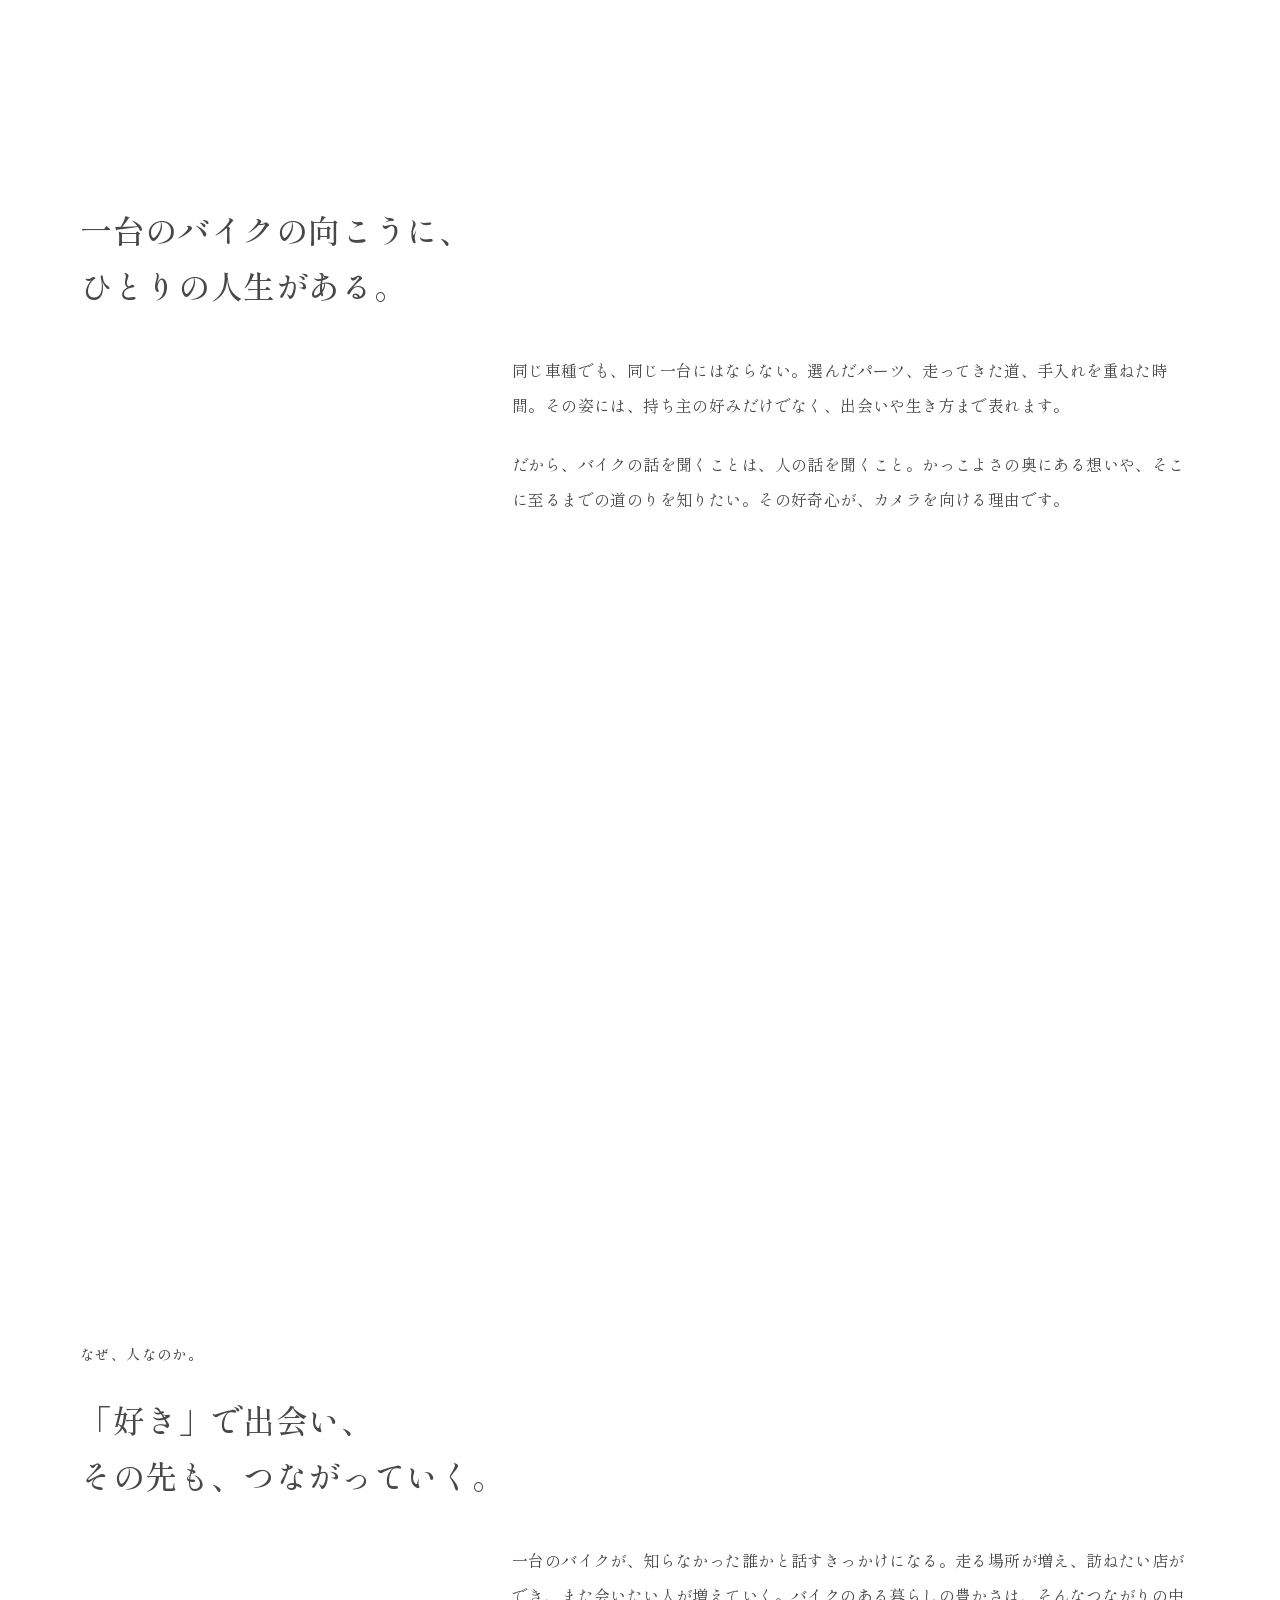
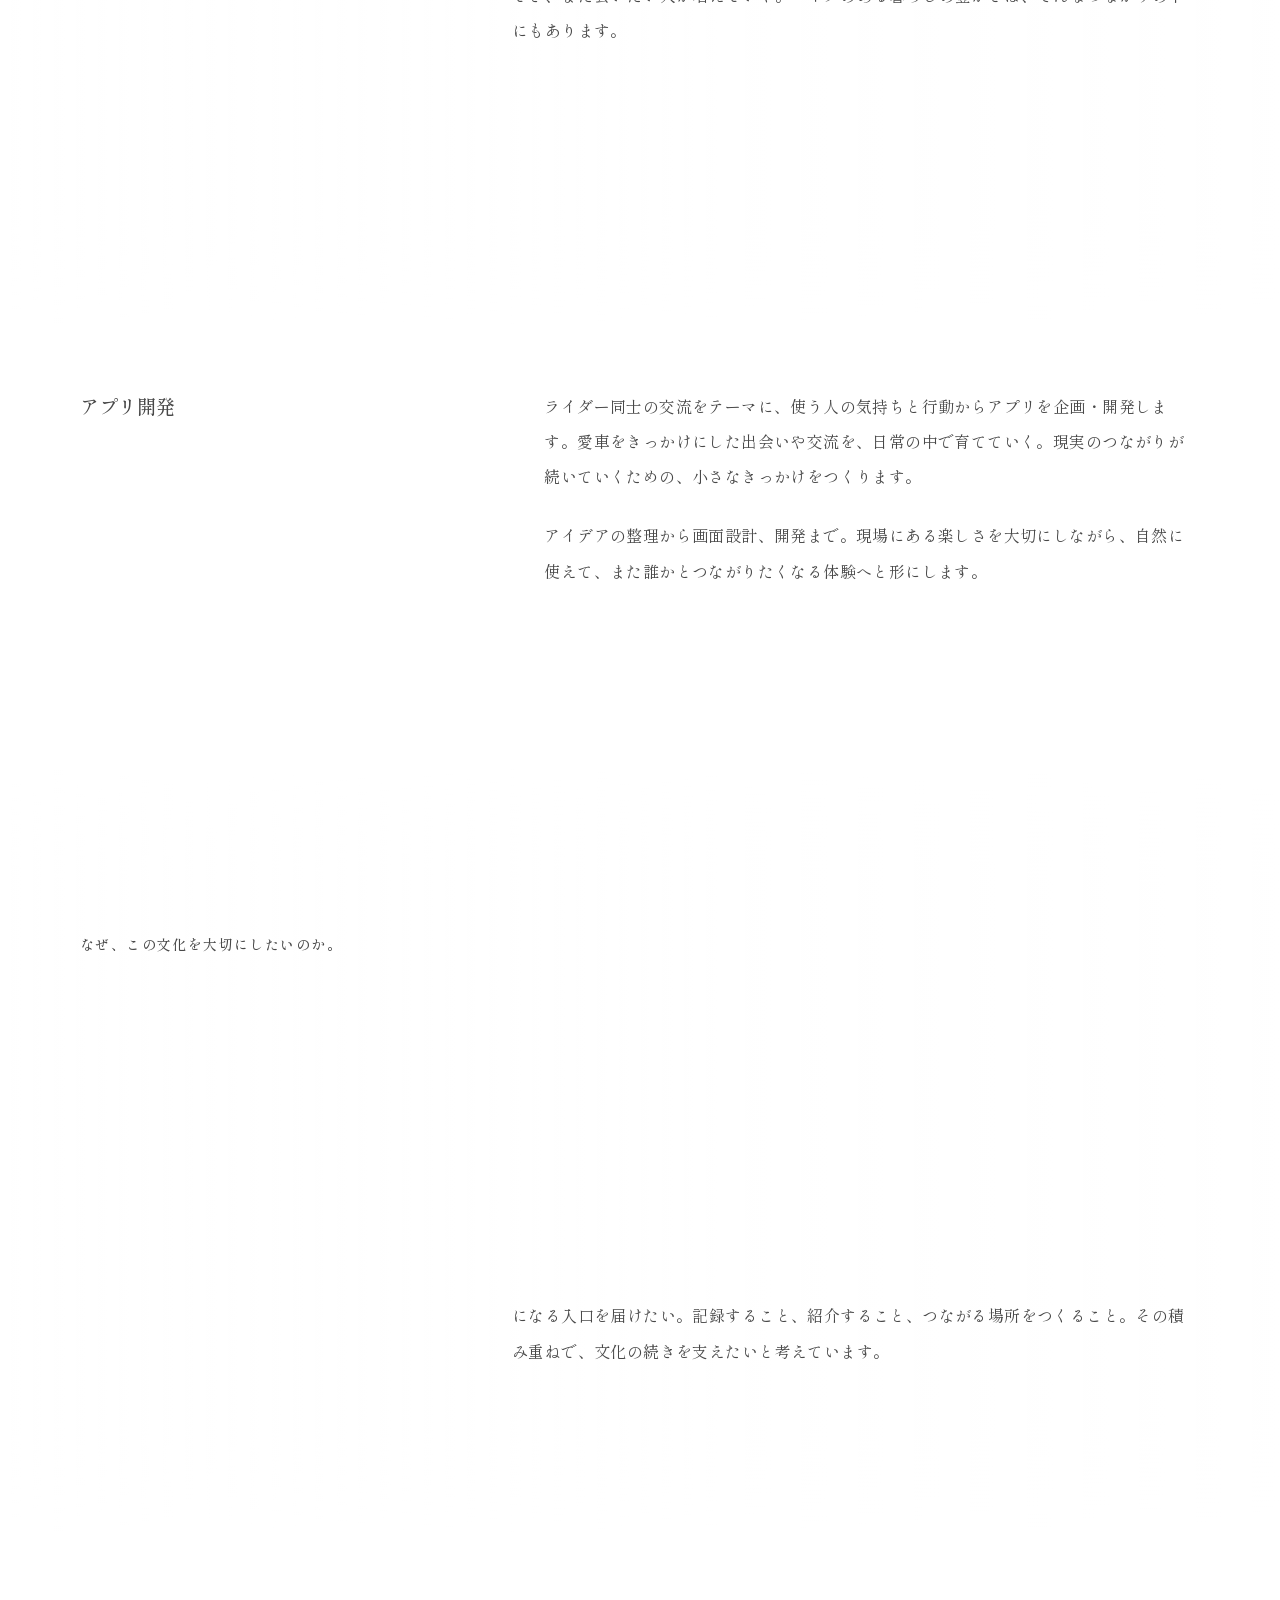
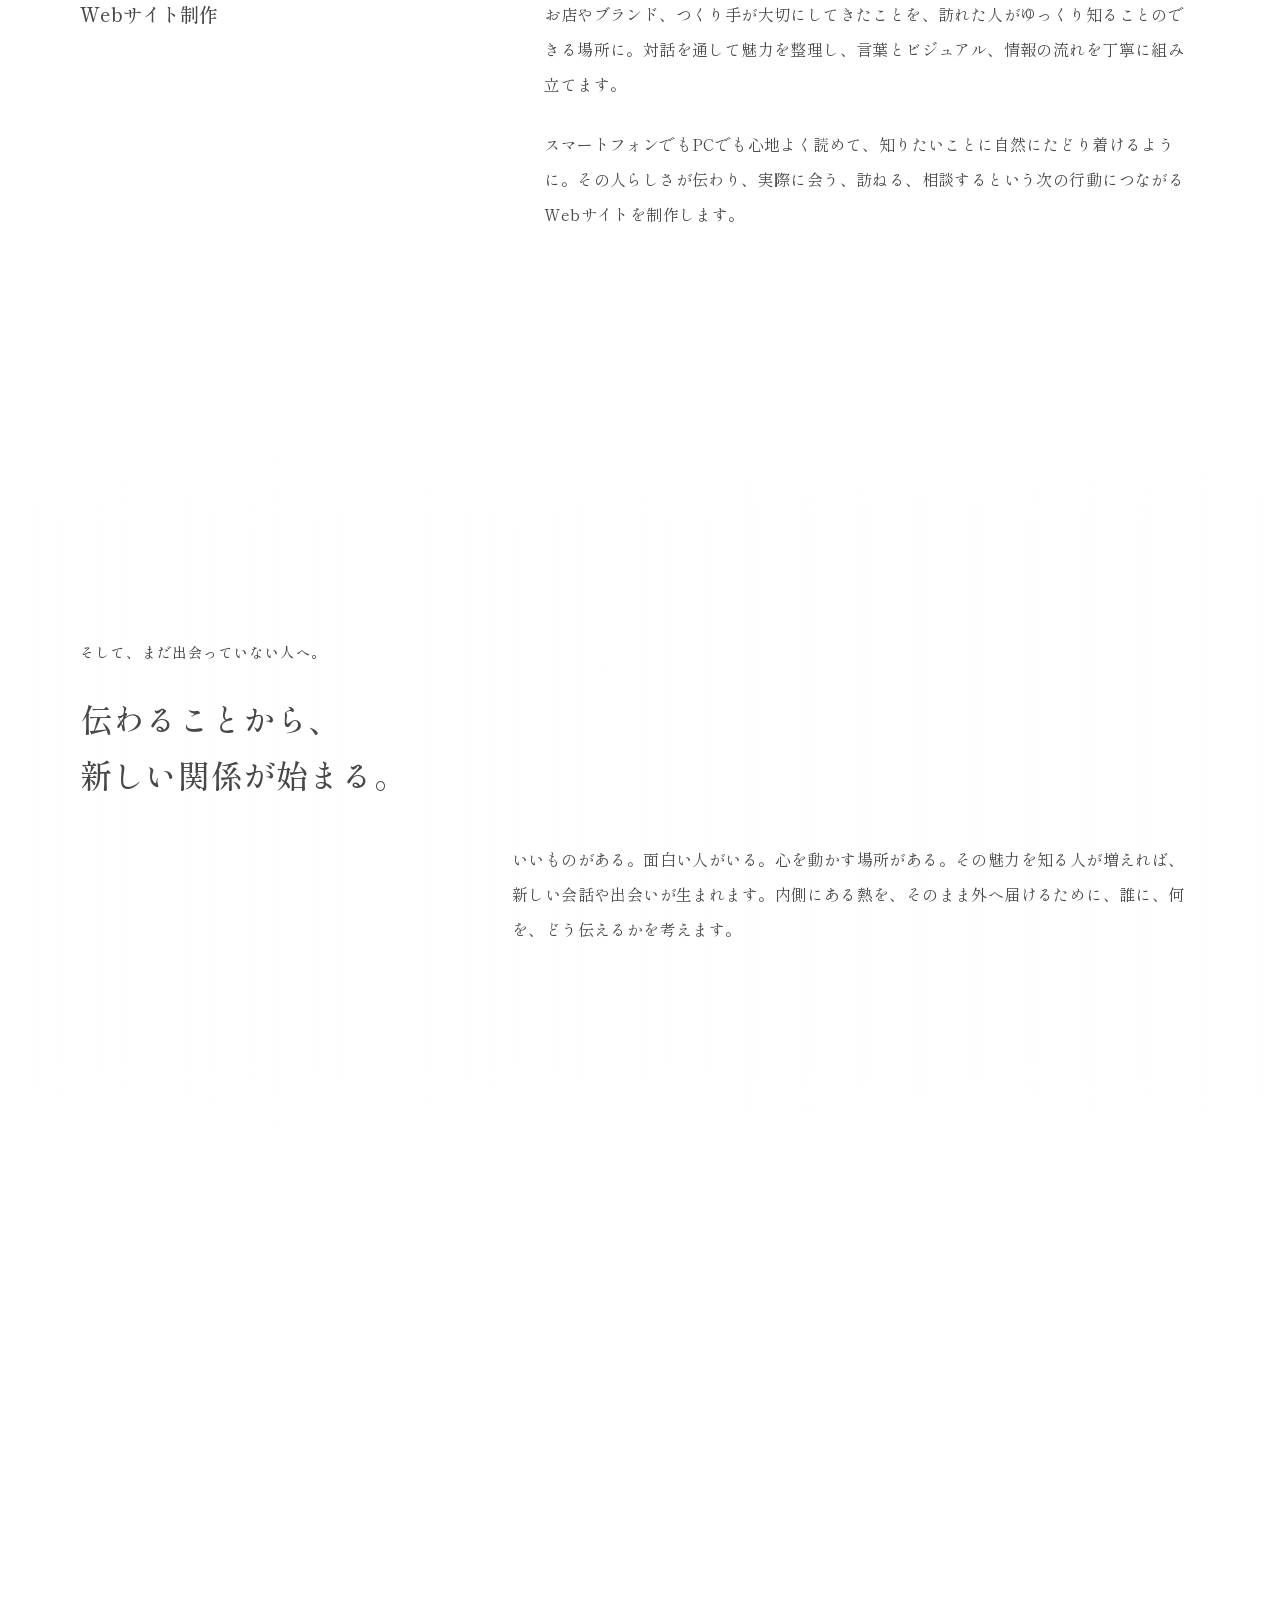
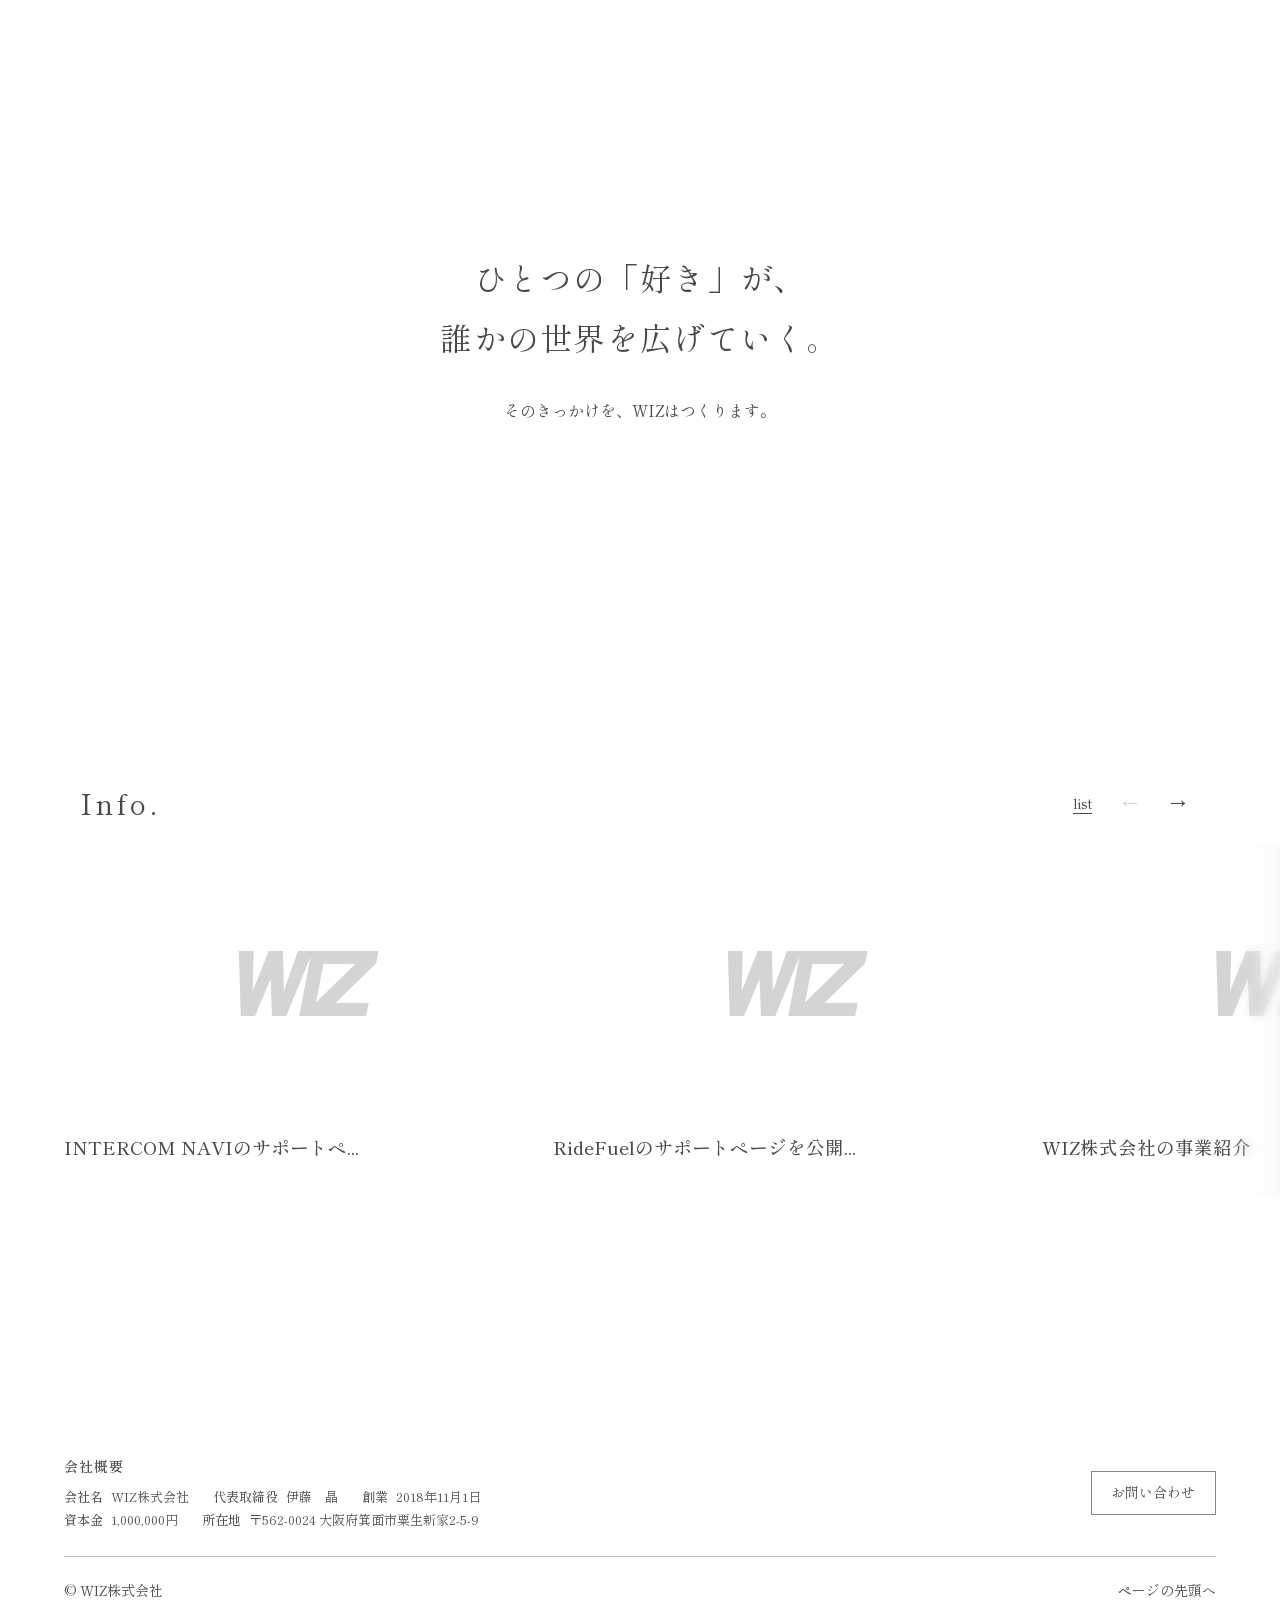
==== commit 7a06b291: "Rename news section to Info. and archive navigation to list" ====
--- a/index.html
+++ b/index.html
@@ -266,7 +266,7 @@
 <section class="story-closing" aria-label="WIZの想い"><p>ひとつの「好き」が、<br>誰かの世界を広げていく。</p><span>そのきっかけを、WIZはつくります。</span></section>
 
 <section class="wiz-news" id="news" aria-labelledby="news-heading">
-<div class="news-head"><h2 id="news-heading">お知らせ</h2><div class="news-controls"><a style="align-self:center;margin-right:12px;font-size:.85rem" href="/news.html">お知らせ一覧</a><button type="button" aria-label="前のお知らせ" disabled>←</button><button type="button" aria-label="次のお知らせ" disabled>→</button></div></div>
+<div class="news-head"><h2 id="news-heading" lang="en">Info.</h2><div class="news-controls"><a style="align-self:center;margin-right:12px;font-size:.85rem" href="/news.html">list</a><button type="button" aria-label="前のお知らせ" disabled>←</button><button type="button" aria-label="次のお知らせ" disabled>→</button></div></div>
 <div class="news-track" tabindex="0" aria-label="お知らせ一覧"></div>
 </section>
 <section class="company-note" id="company" aria-labelledby="company-title">
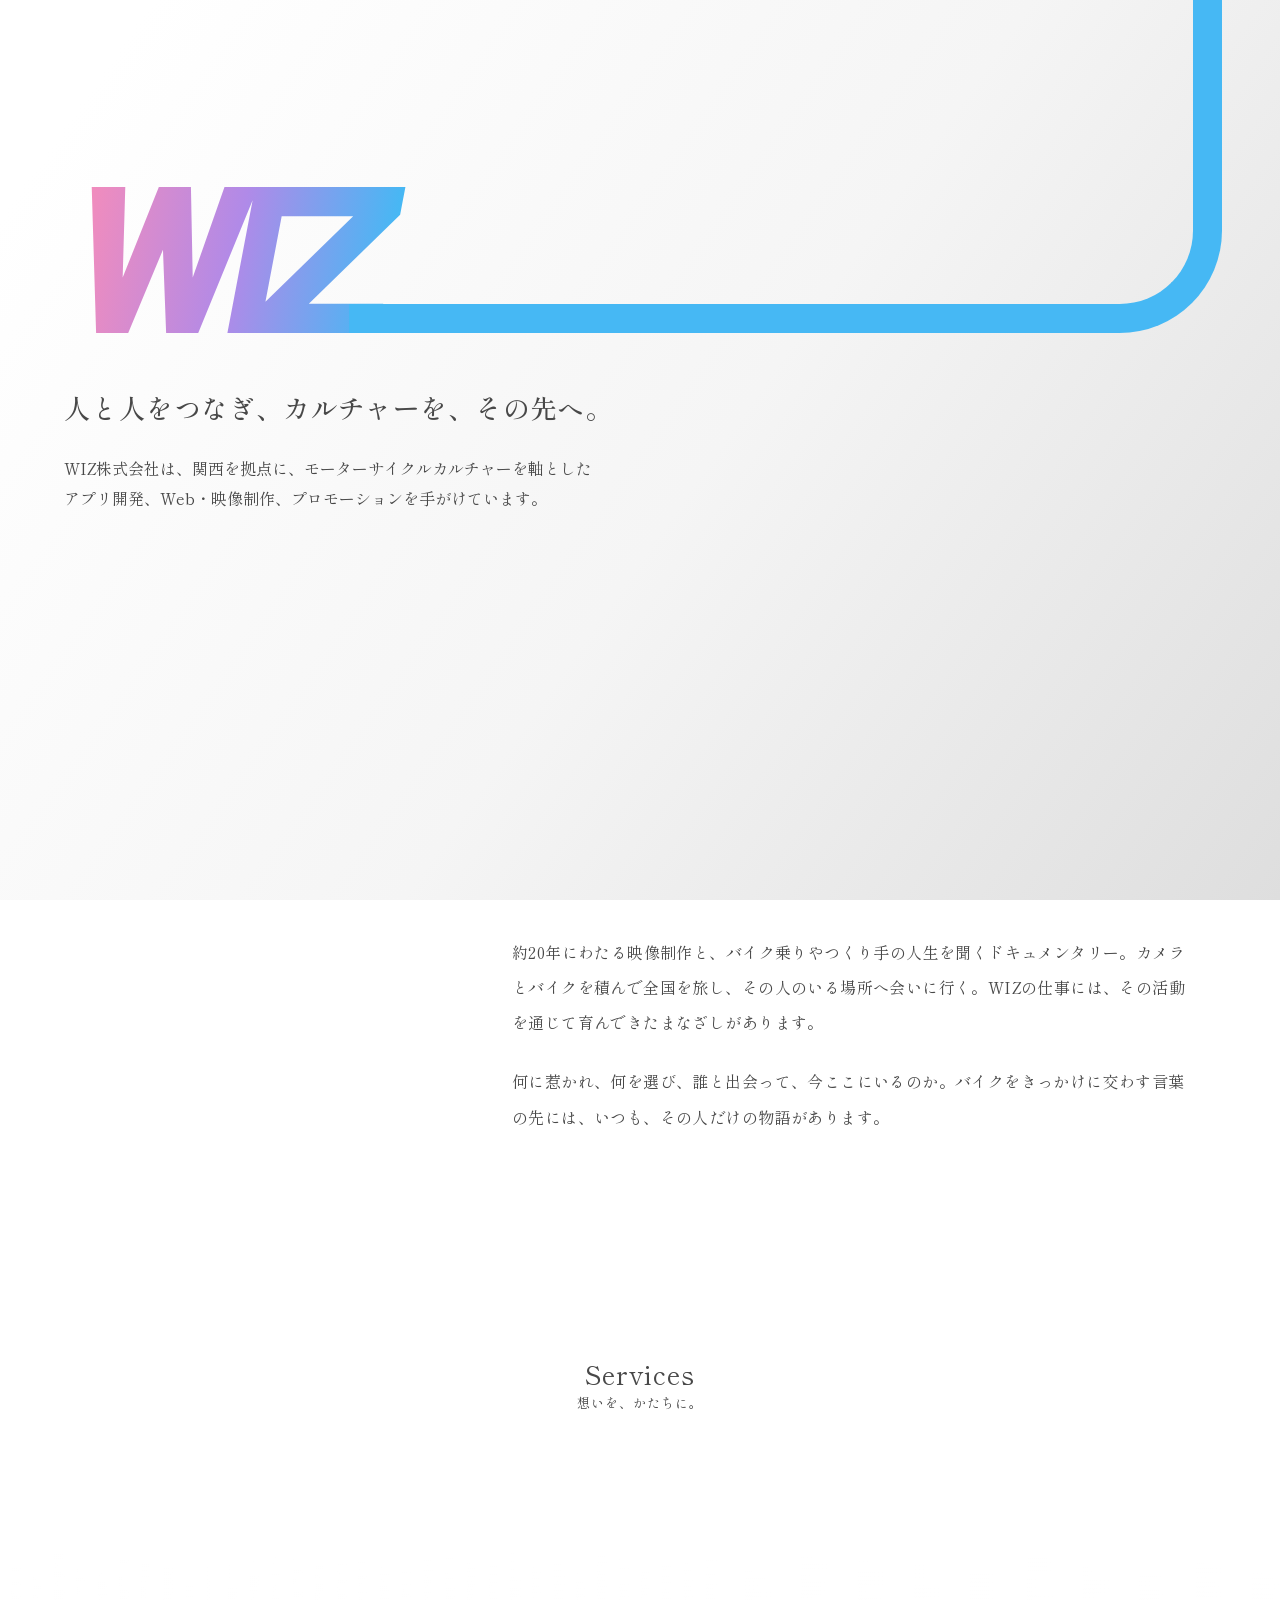
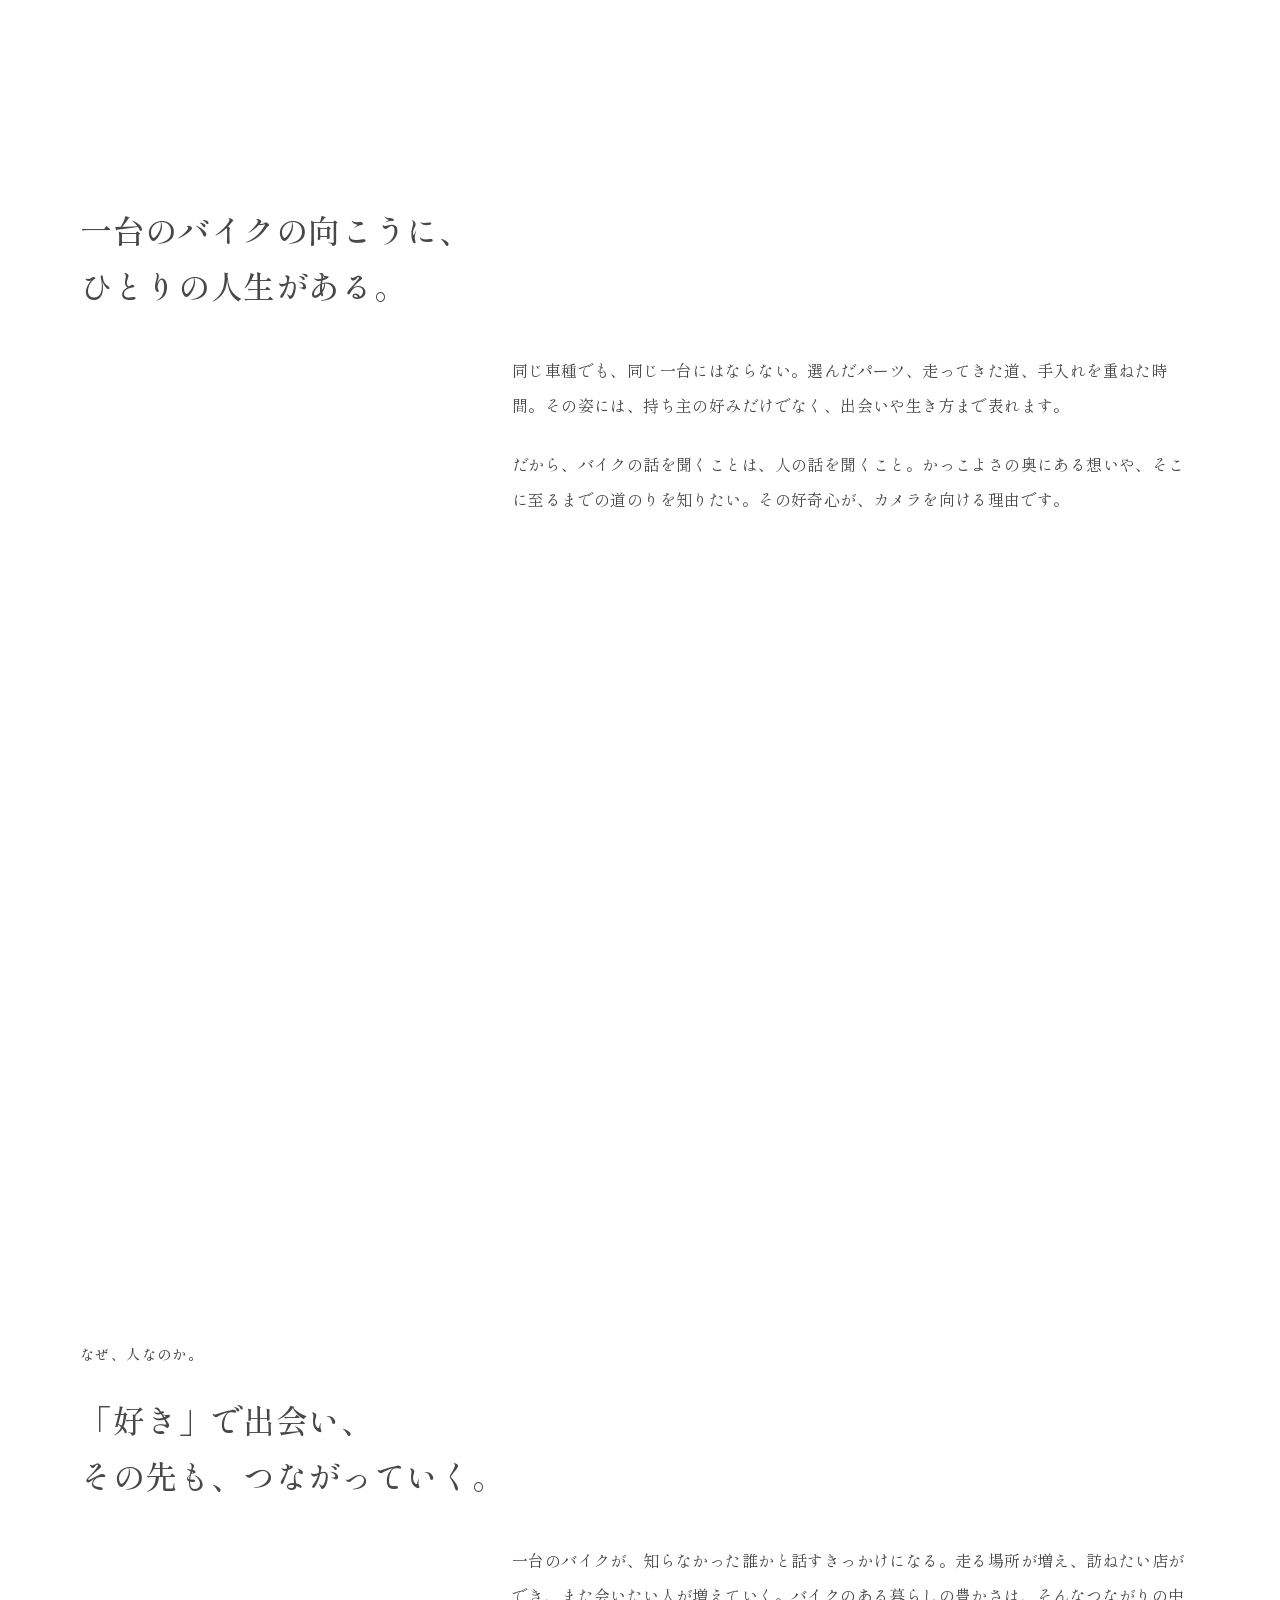
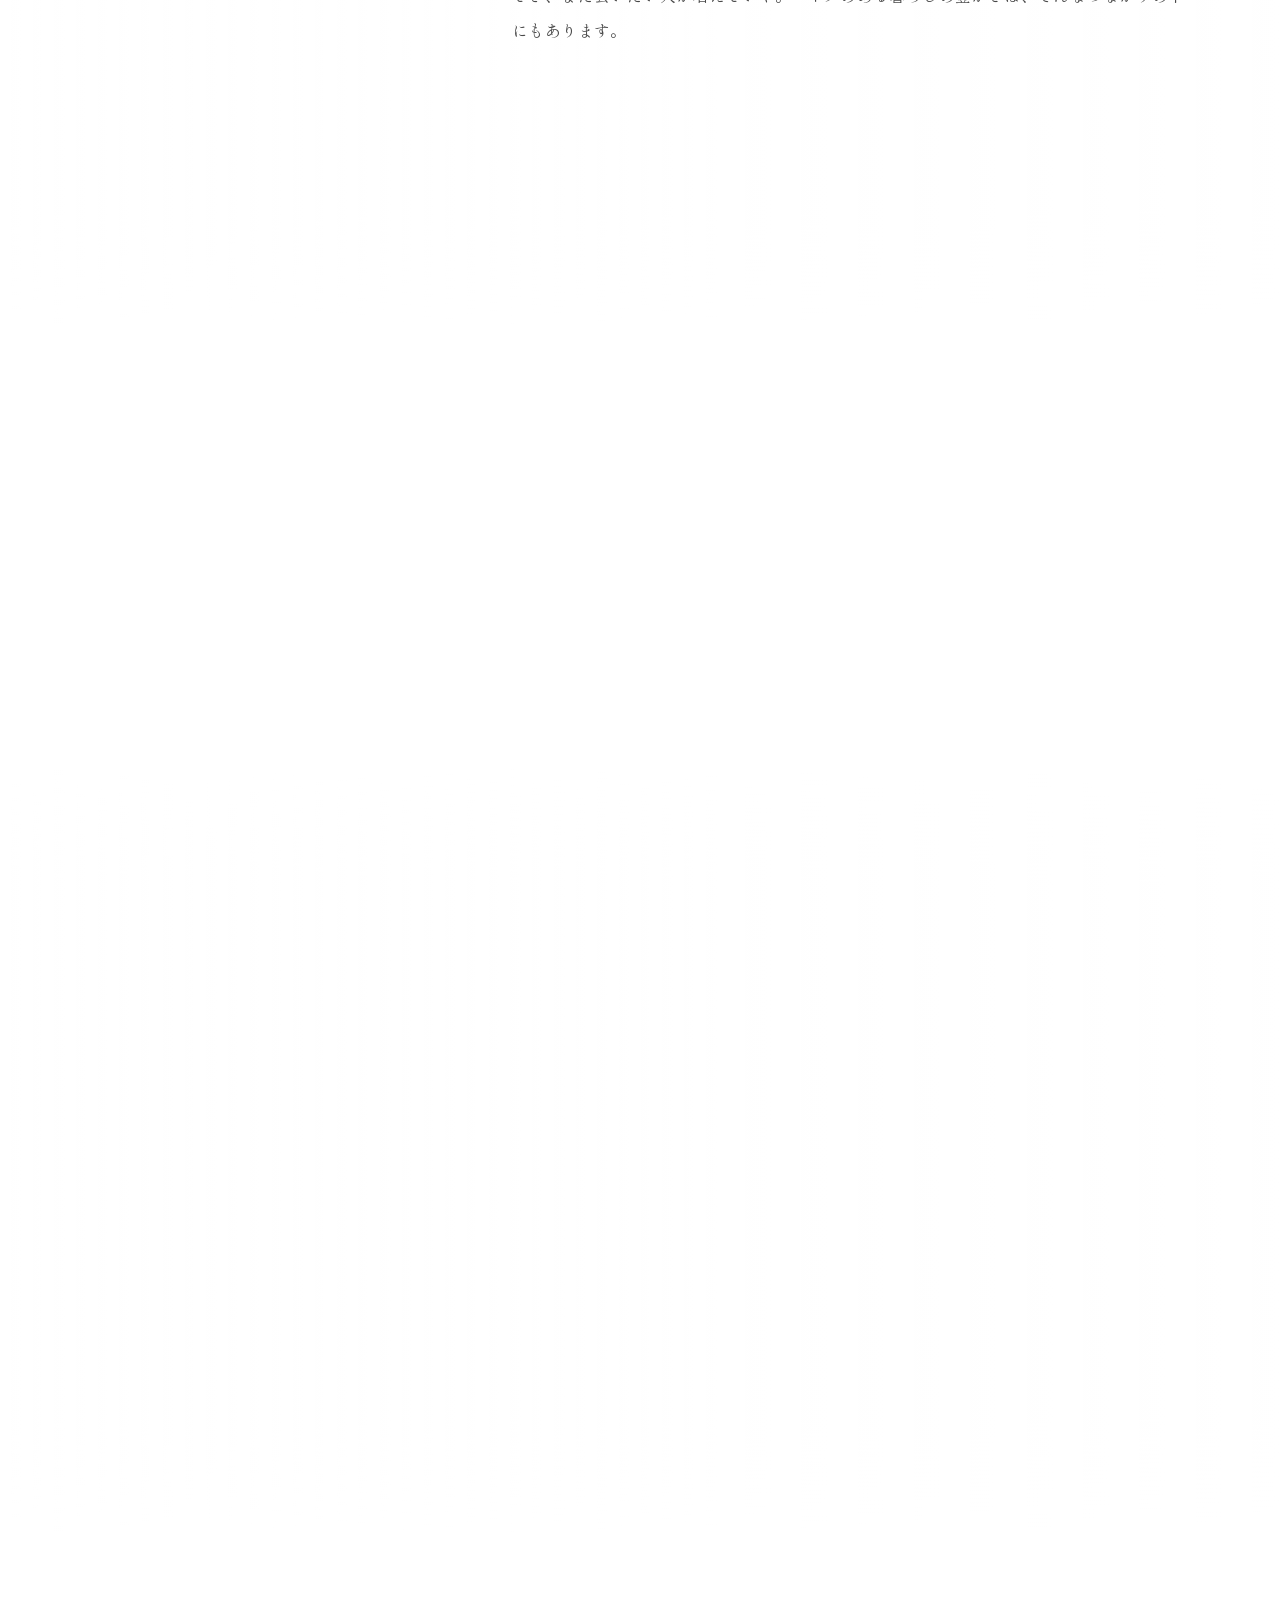
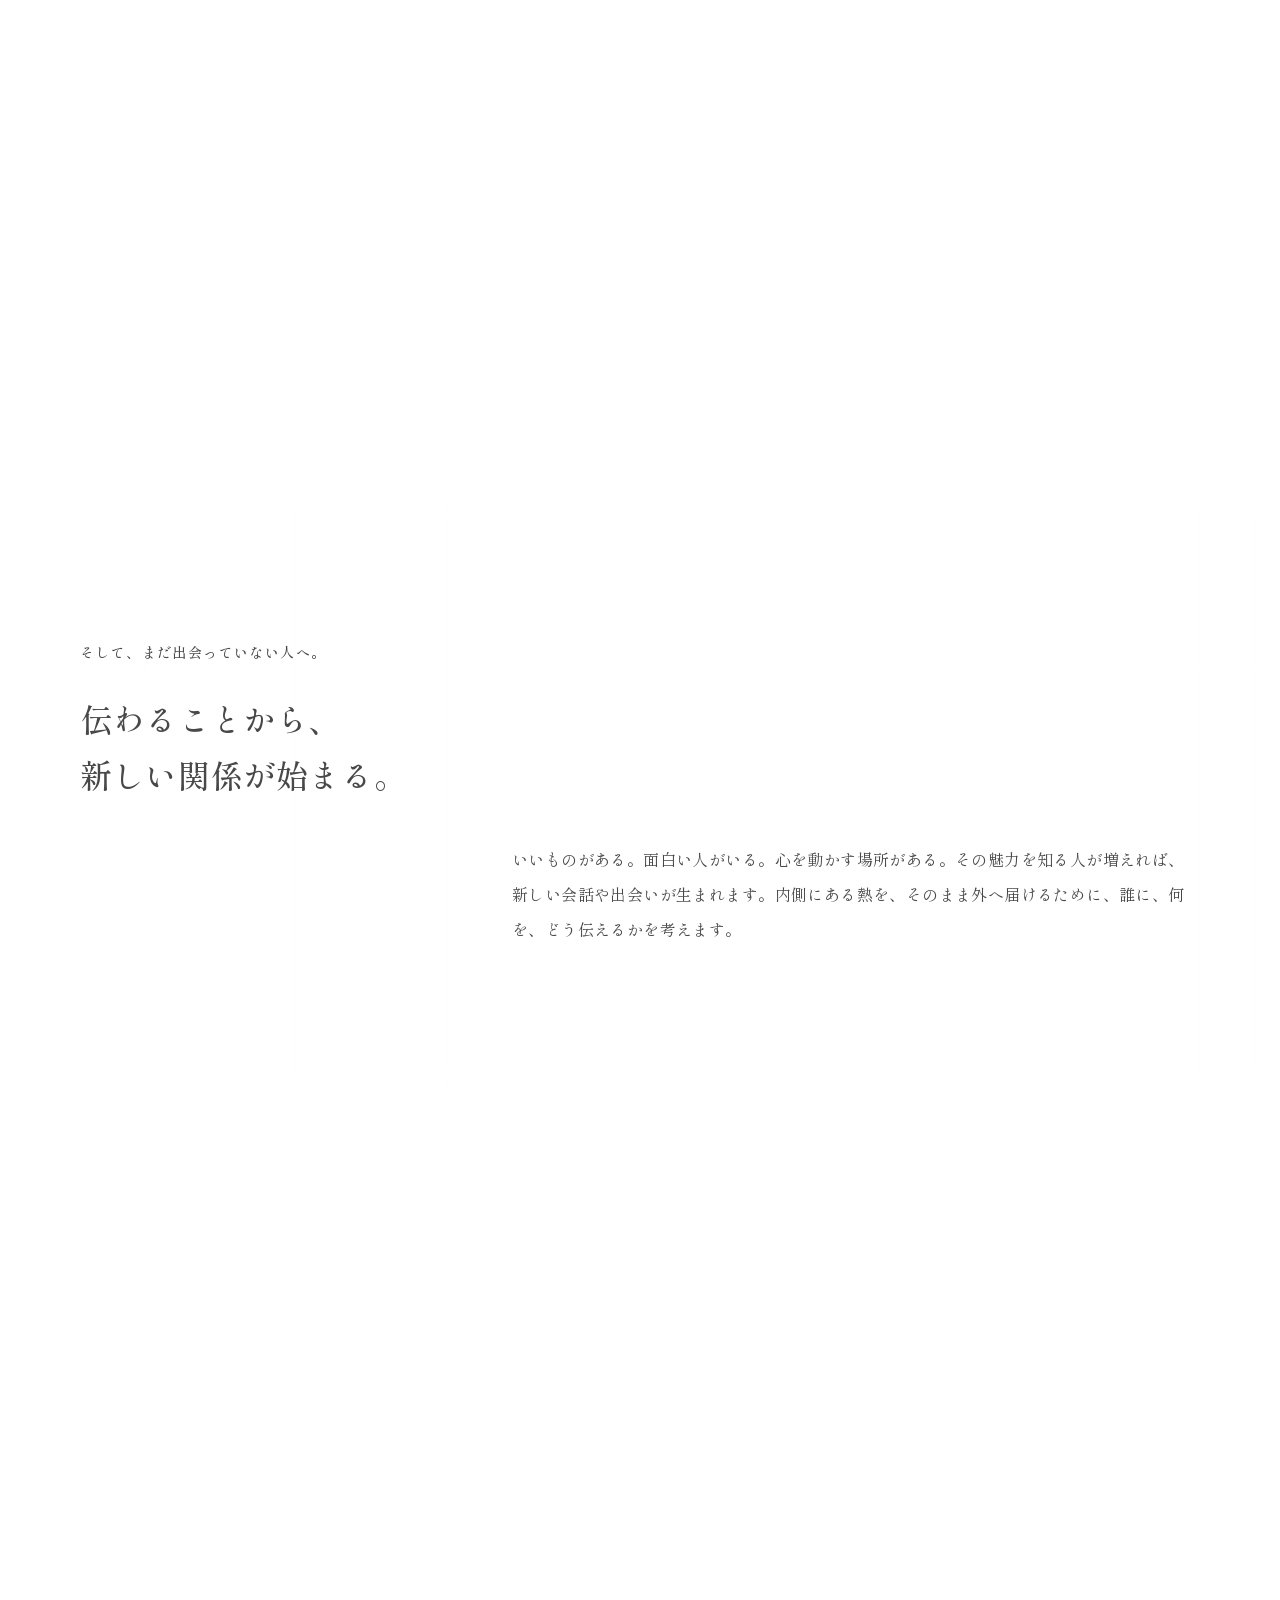
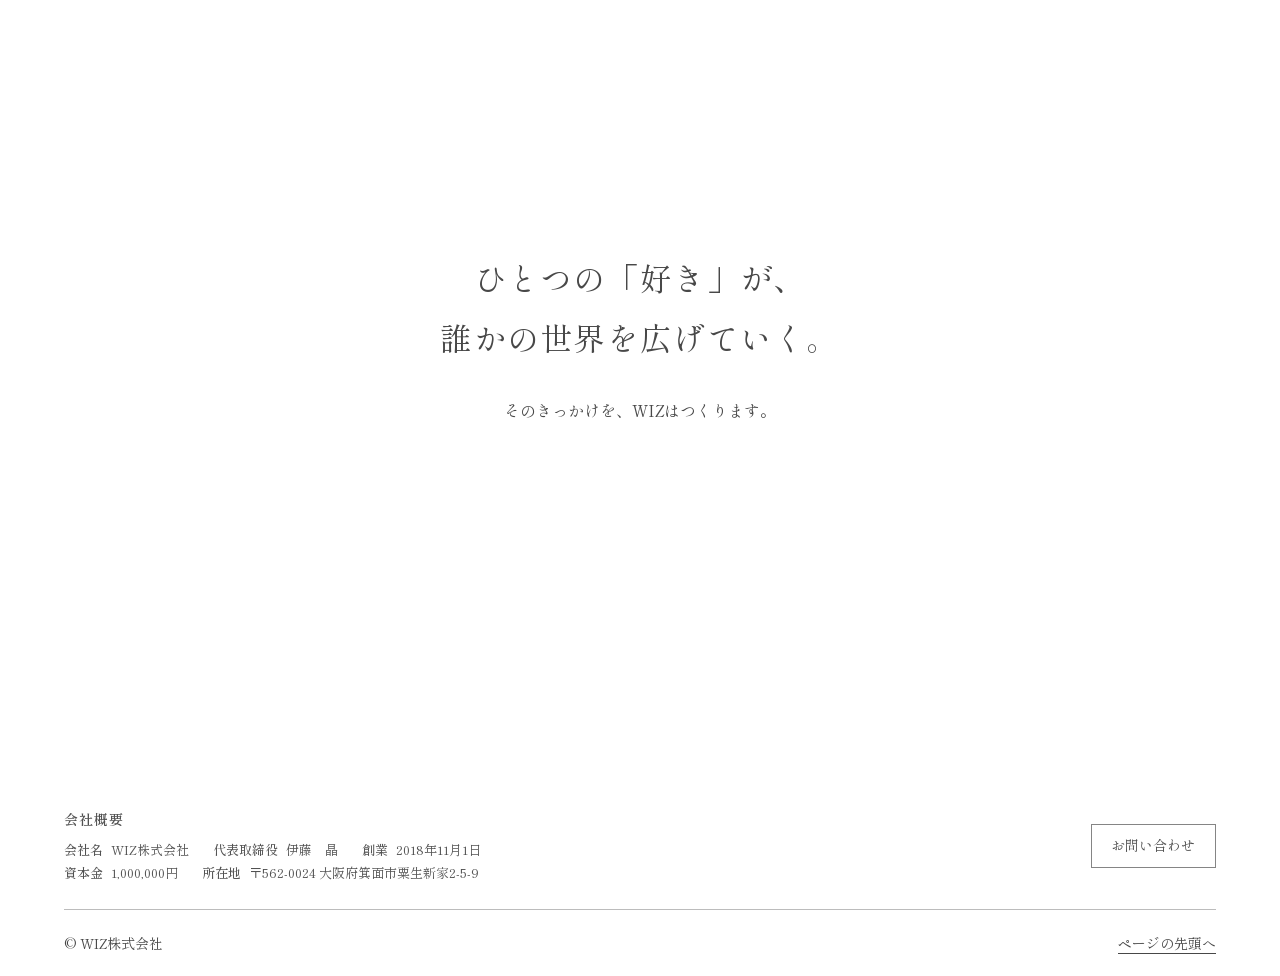
==== commit 0b2417fd: "Add per-post deletion and hide empty homepage news" ====
--- a/index.html
+++ b/index.html
@@ -217,8 +217,8 @@
 <link rel="stylesheet" href="motion.css?v=20261124-3">
 <script src="navigation.js" defer></script>
 <script src="motion.js?v=20261124-5" defer></script>
-<link rel="stylesheet" href="/news.css?v=5">
-<script defer src="/news.js?v=7"></script>
+<link rel="stylesheet" href="/news.css?v=6">
+<script defer src="/news.js?v=8"></script>
 </head><body id="top"><div class="intro-loader" id="intro-loader" role="status" aria-label="サイトを表示しています"><span class="loading-ring" aria-hidden="true"></span><span class="sr-only">サイトを表示しています</span><button class="intro-skip" type="button">スキップ</button></div><a class="skip" href="#main">本文へ</a><div class="wrap">
 <header class="site-header"><a class="brand" href="#top"><svg class="wiz-mark" viewBox="0 0 234 100" aria-hidden="true" focusable="false"><defs><linearGradient id="header-wiz"><stop stop-color="#f18cbd"/><stop offset=".5" stop-color="#b08ae8"/><stop offset="1" stop-color="#46b8f4"/></linearGradient></defs><g fill="url(#header-wiz)"><g transform="matrix(1 0 -.19 1 19 0)"><path d="M0 0h23l10 62L46 0h22l13 62L91 0h23L92 100H70L57 43l-13 57H22z M112 0h22v100h-22z M132 0h83v19l-51 61h51v20h-83V81l51-61h-51z"/></g></g></svg><span>WIZ K.K. / WIZ株式会社</span></a><button class="menu-toggle" type="button" aria-label="メニューを開く" aria-expanded="false" aria-controls="site-menu"><span aria-hidden="true"></span><span aria-hidden="true"></span></button><nav class="site-nav" id="site-menu" aria-label="メインナビゲーション"><a href="#services">事業内容</a><a href="#company">会社概要</a><a href="contact.html">お問い合わせ</a></nav></header>
 <main id="main"><section class="hero"><div class="hero-stage"><h1 aria-label="WIZ株式会社"><span class="hero-mark"><svg class="wiz-mark" viewBox="0 0 234 100" aria-hidden="true" focusable="false"><defs><linearGradient id="hero-wiz"><stop stop-color="#f18cbd"/><stop offset=".5" stop-color="#b08ae8"/><stop offset="1" stop-color="#46b8f4"/></linearGradient></defs><g fill="url(#hero-wiz)"><g transform="matrix(1 0 -.19 1 19 0)"><path d="M0 0h23l10 62L46 0h22l13 62L91 0h23L92 100H70L57 43l-13 57H22z M112 0h22v100h-22z M132 0h83v19l-51 61h51v20h-83V81l51-61h-51z"/></g></g></svg></span></h1><div class="intro"><h2>人と人をつなぎ、<br class="mobile-break">カルチャーを、その先へ。</h2></div></div><p class="hero-description">WIZ株式会社は、関西を拠点に、モーターサイクルカルチャーを軸とした<br class="wide">アプリ開発、Web・映像制作、プロモーションを手がけています。</p></section>
@@ -265,7 +265,7 @@
 </section>
 <section class="story-closing" aria-label="WIZの想い"><p>ひとつの「好き」が、<br>誰かの世界を広げていく。</p><span>そのきっかけを、WIZはつくります。</span></section>
 
-<section class="wiz-news" id="news" aria-labelledby="news-heading">
+<section hidden class="wiz-news" id="news" aria-labelledby="news-heading">
 <div class="news-head"><h2 id="news-heading" lang="en">Info.</h2><div class="news-controls"><a style="align-self:center;margin-right:12px;font-size:.85rem" href="/news.html">list</a><button type="button" aria-label="前のお知らせ" disabled>←</button><button type="button" aria-label="次のお知らせ" disabled>→</button></div></div>
 <div class="news-track" tabindex="0" aria-label="お知らせ一覧"></div>
 </section>
--- a/news.css
+++ b/news.css
@@ -1,11 +1,11 @@
 html, body { touch-action: auto; }
-.wiz-news { width: min(100%,1120px); margin: 0 auto clamp(140px,18vw,280px); scroll-margin-top: 95px; }
+.wiz-news { width:100%; text-align:left; margin: 0 0 clamp(140px,18vw,280px); scroll-margin-top: 95px; }
 .news-head { display:flex; justify-content:space-between; align-items:center; margin-bottom:20px; }
 .news-head h2 { margin:0; font:inherit; font-size:clamp(20px,2.2vw,30px); letter-spacing:.12em; }
 .news-controls { display:flex; gap:4px; }
 .news-controls button { background:transparent; color:inherit; border:0; font:24px Georgia,serif; cursor:pointer; width:44px; height:44px; }
 .news-controls button:disabled { opacity:.23; cursor:default; }
-.news-track { padding-left:var(--news-intro-inset,0px); display:grid; grid-auto-flow:column; gap:12px; grid-auto-columns:calc(40% - 9.6px); overflow-x:auto; overscroll-behavior-x:contain; -webkit-overflow-scrolling:touch; scrollbar-width:none; }
+.news-track { padding-left:var(--news-intro-inset,0px); display:grid; justify-content:start; grid-auto-flow:column; gap:12px; grid-auto-columns:calc(40% - 9.6px); overflow-x:auto; overscroll-behavior-x:contain; -webkit-overflow-scrolling:touch; scrollbar-width:none; }
 .news-track::-webkit-scrollbar { display:none; }
 .news-track article { min-width:0; align-self:start; border:0; padding:0; }
 .news-track a { text-decoration:none; color:inherit; display:block; }
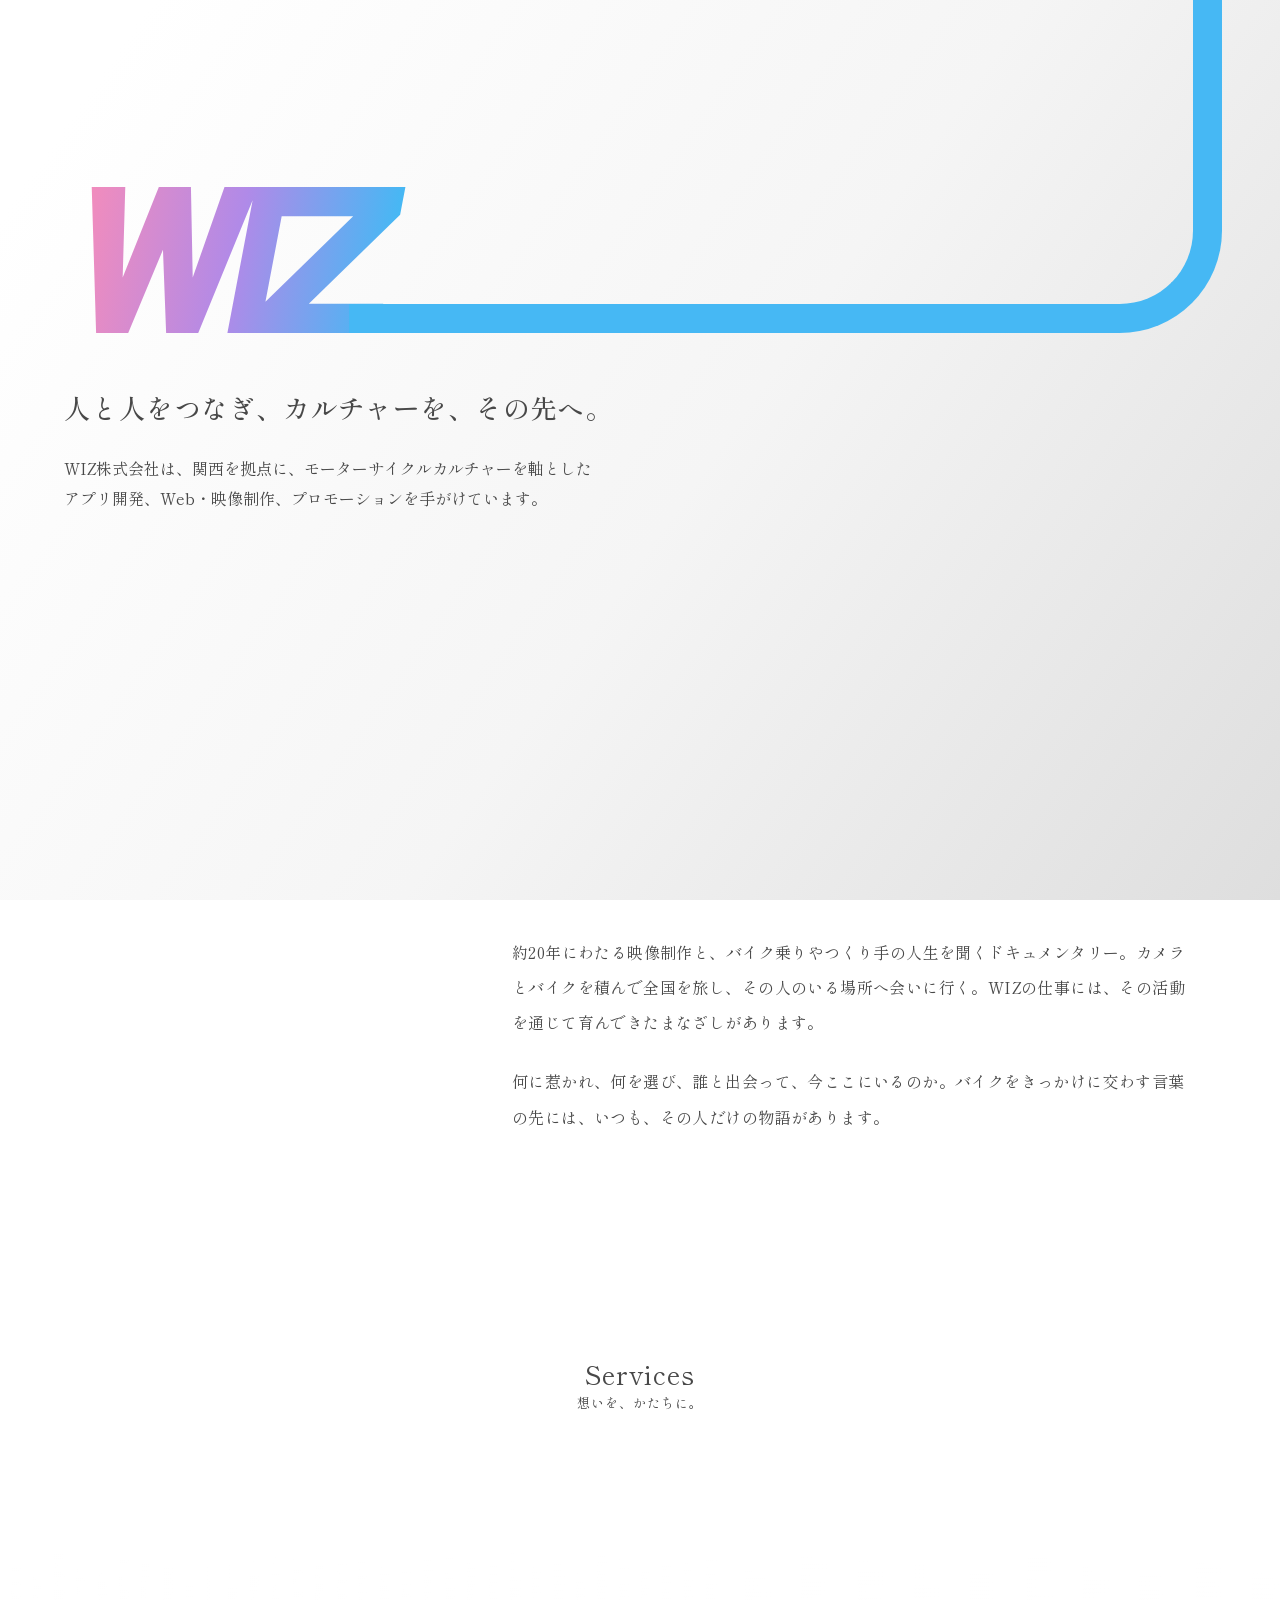
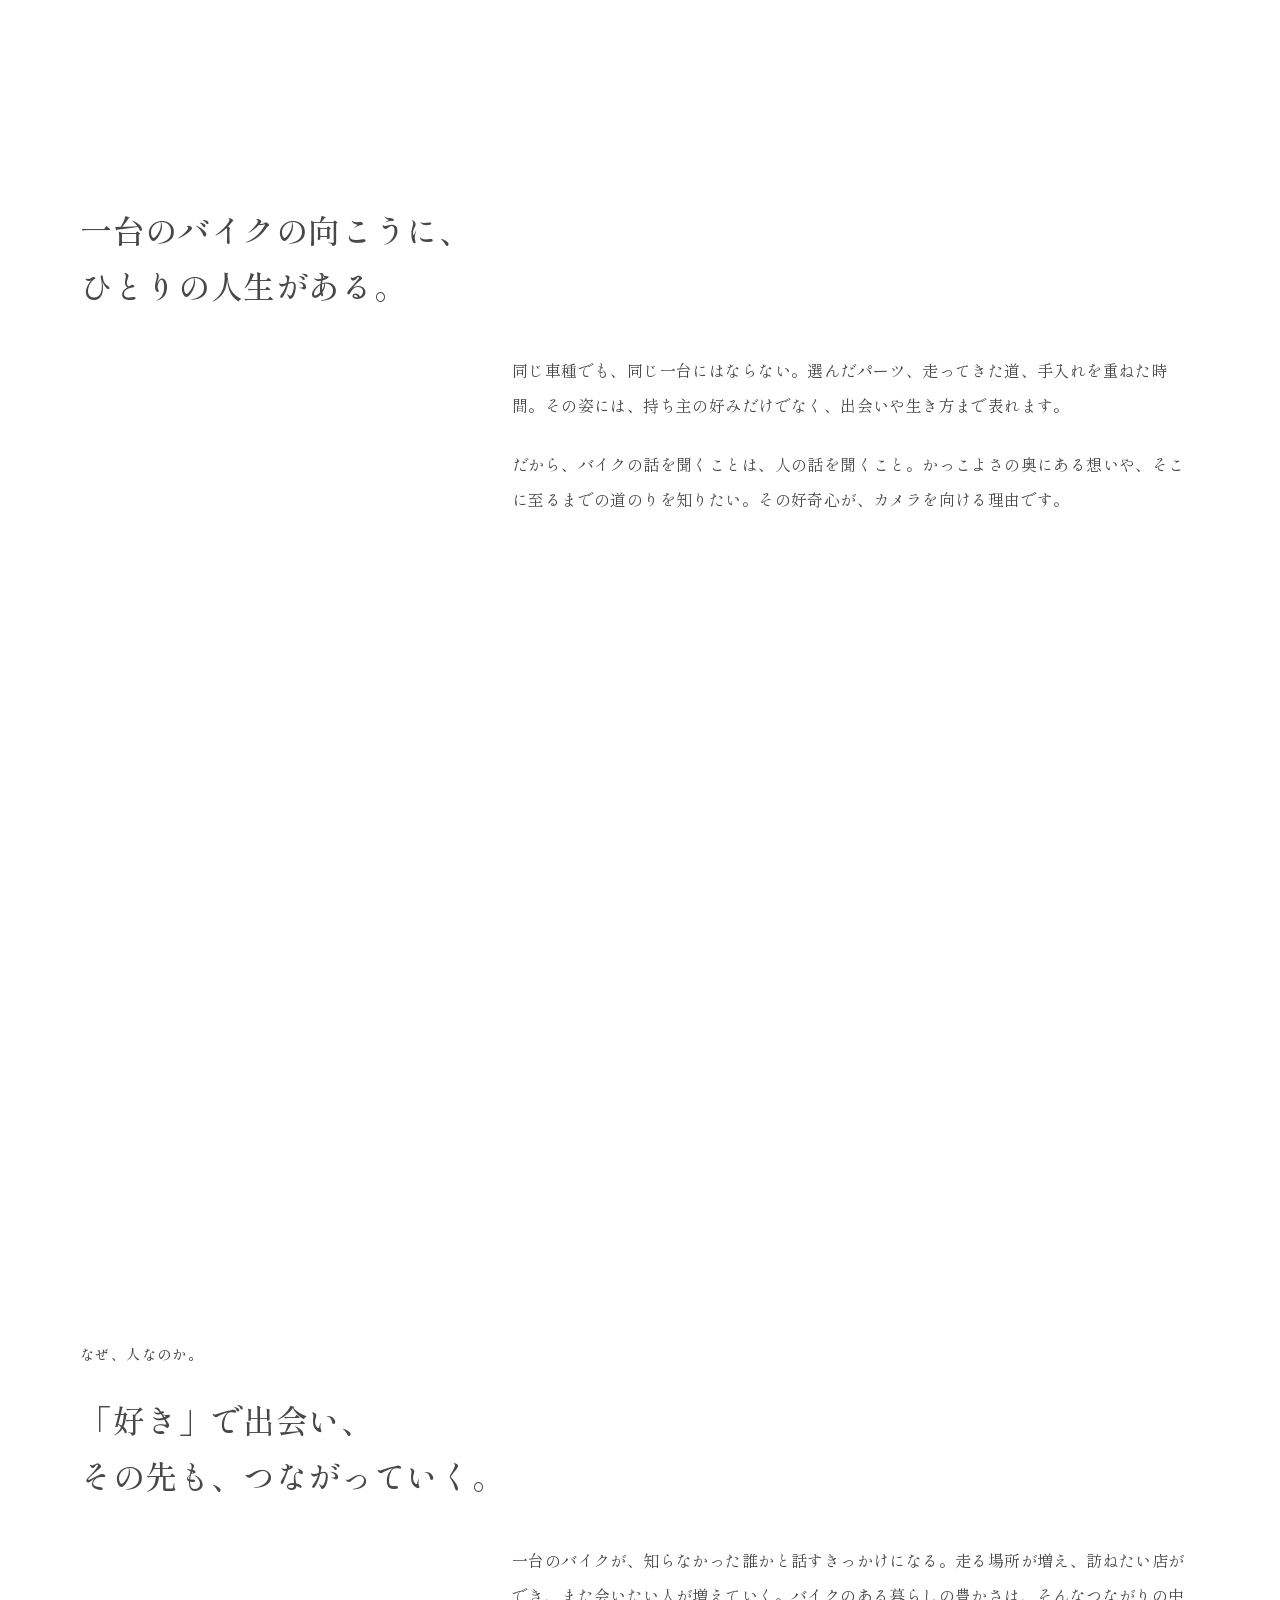
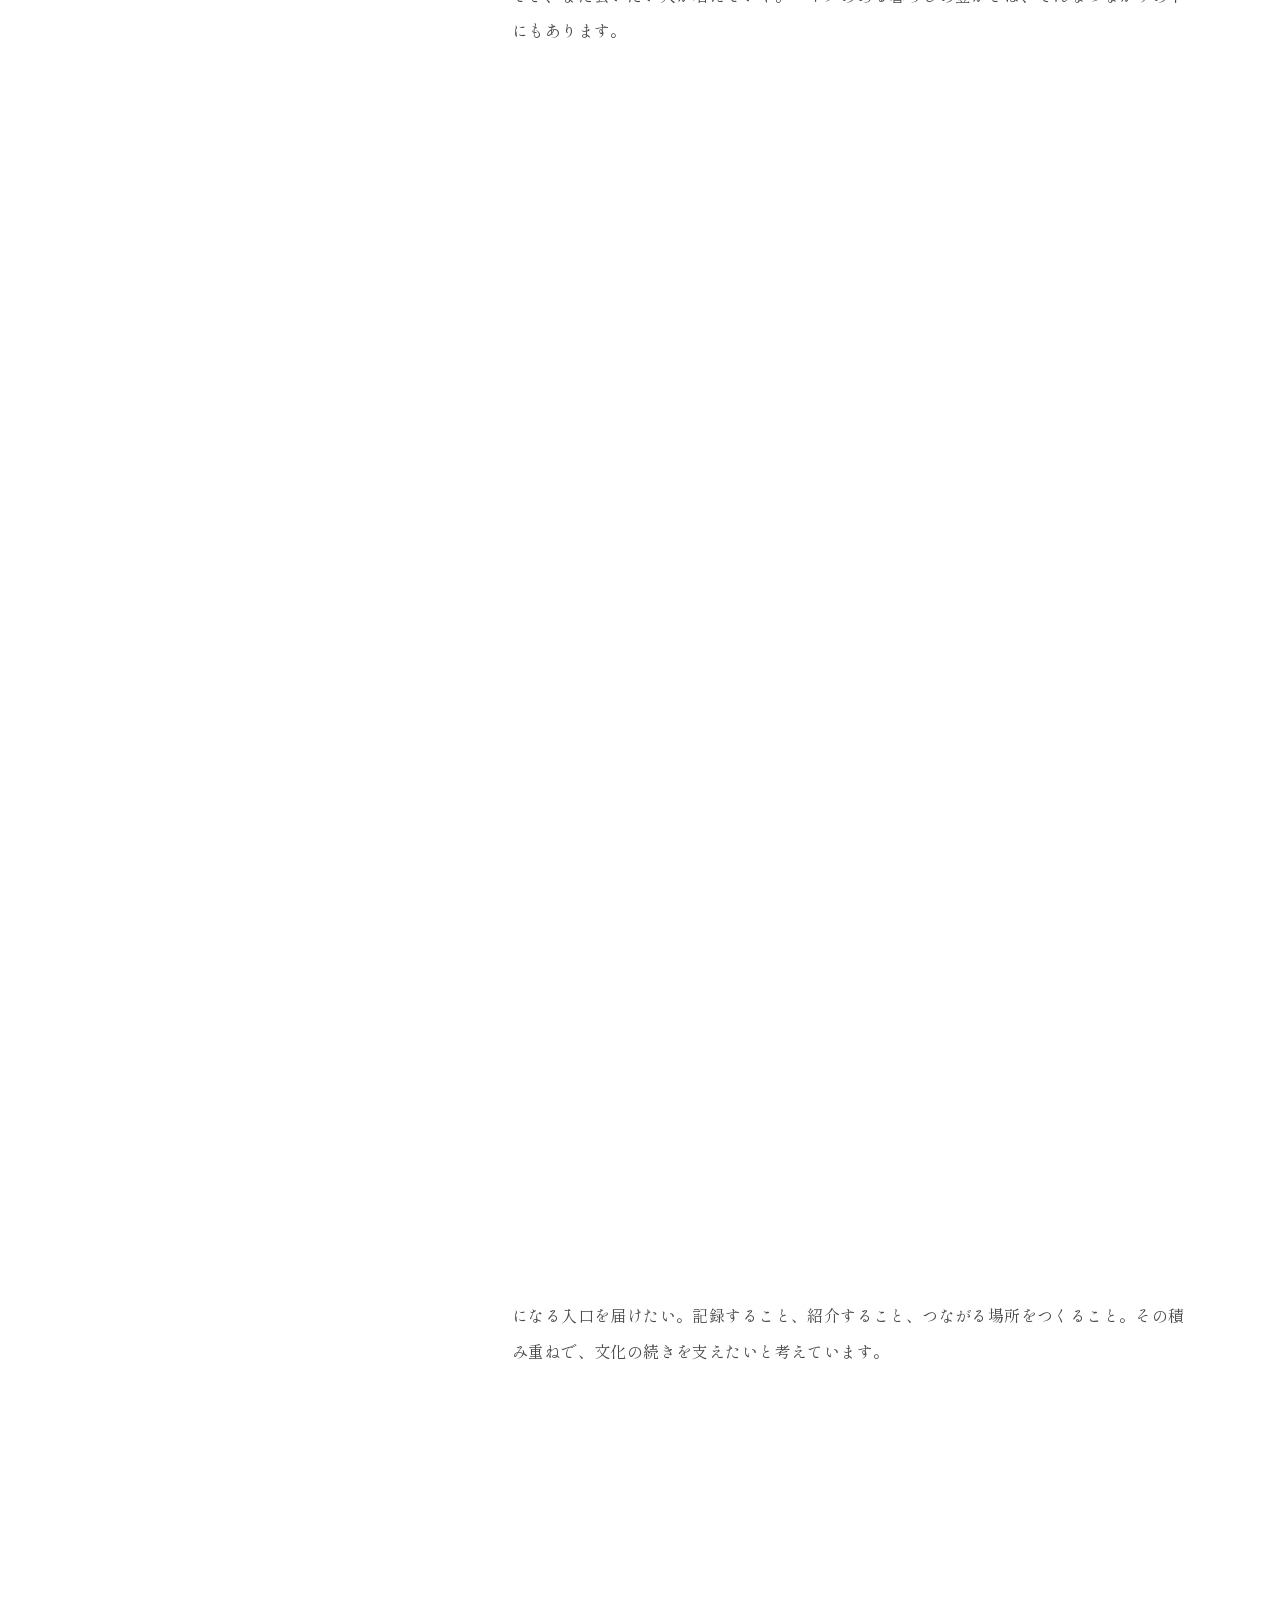
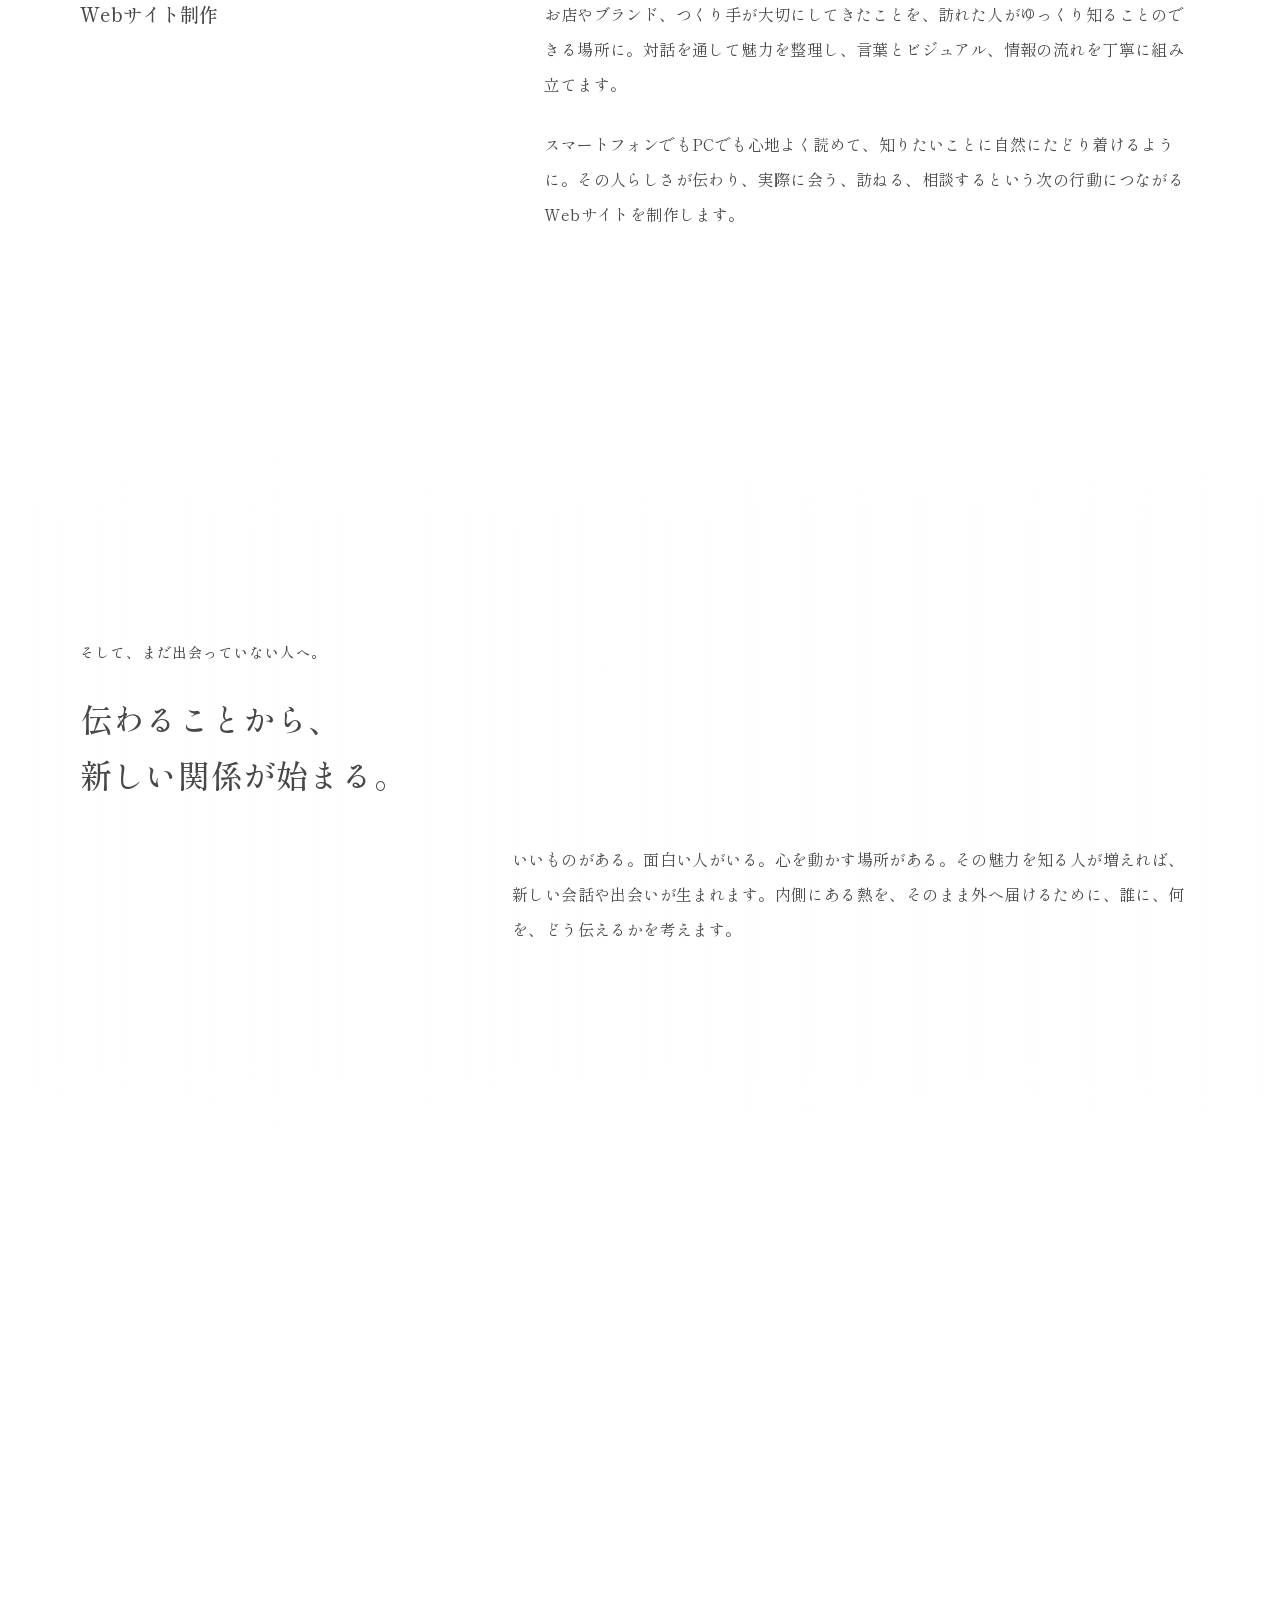
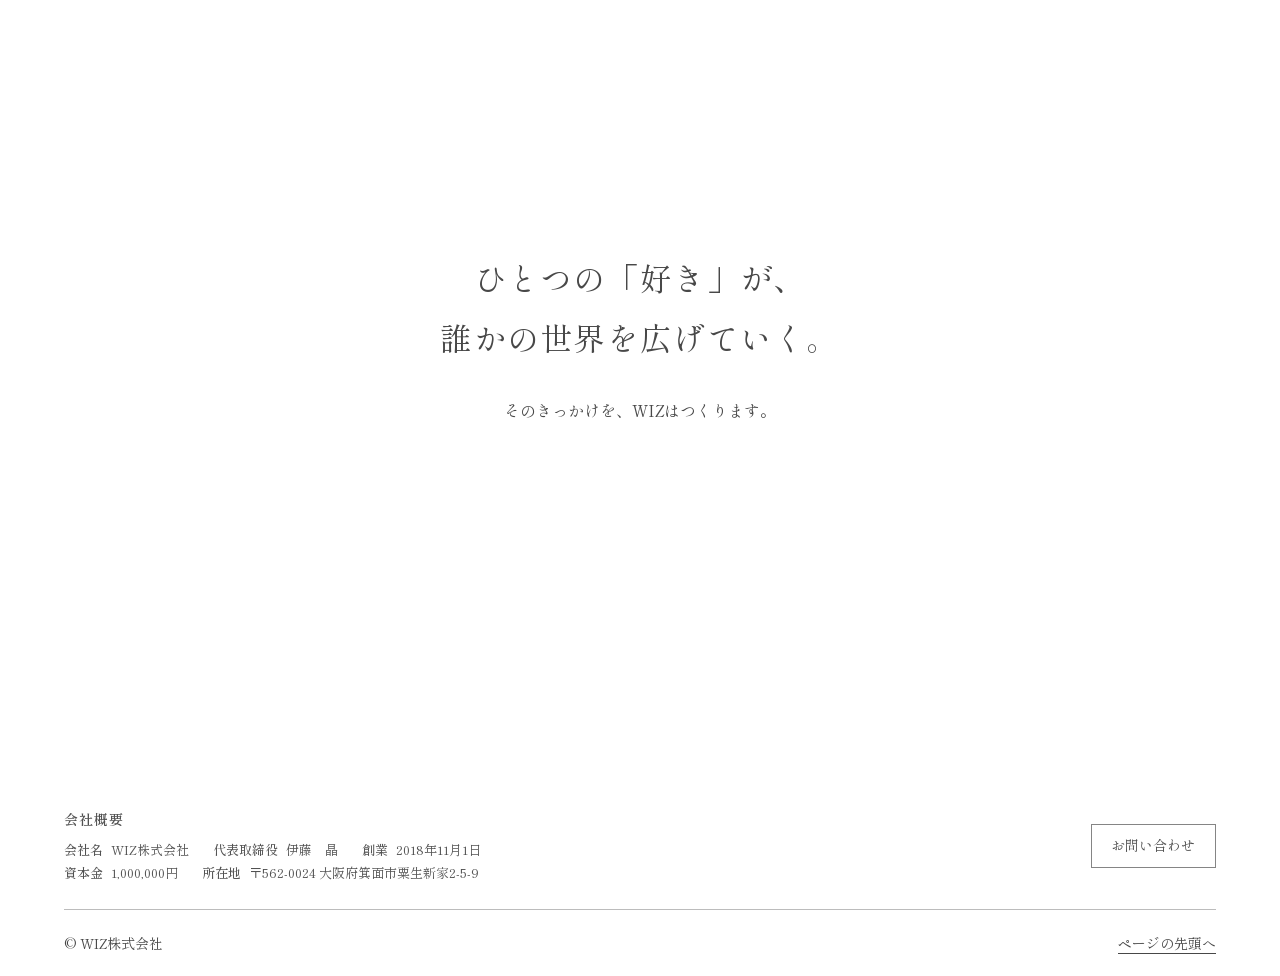
==== commit 1cfd6e56: "Refresh homepage announcements and clear deleted cards in open tabs" ====
--- a/index.html
+++ b/index.html
@@ -218,7 +218,7 @@
 <script src="navigation.js" defer></script>
 <script src="motion.js?v=20261124-5" defer></script>
 <link rel="stylesheet" href="/news.css?v=6">
-<script defer src="/news.js?v=8"></script>
+<script defer src="/news.js?v=9"></script>
 </head><body id="top"><div class="intro-loader" id="intro-loader" role="status" aria-label="サイトを表示しています"><span class="loading-ring" aria-hidden="true"></span><span class="sr-only">サイトを表示しています</span><button class="intro-skip" type="button">スキップ</button></div><a class="skip" href="#main">本文へ</a><div class="wrap">
 <header class="site-header"><a class="brand" href="#top"><svg class="wiz-mark" viewBox="0 0 234 100" aria-hidden="true" focusable="false"><defs><linearGradient id="header-wiz"><stop stop-color="#f18cbd"/><stop offset=".5" stop-color="#b08ae8"/><stop offset="1" stop-color="#46b8f4"/></linearGradient></defs><g fill="url(#header-wiz)"><g transform="matrix(1 0 -.19 1 19 0)"><path d="M0 0h23l10 62L46 0h22l13 62L91 0h23L92 100H70L57 43l-13 57H22z M112 0h22v100h-22z M132 0h83v19l-51 61h51v20h-83V81l51-61h-51z"/></g></g></svg><span>WIZ K.K. / WIZ株式会社</span></a><button class="menu-toggle" type="button" aria-label="メニューを開く" aria-expanded="false" aria-controls="site-menu"><span aria-hidden="true"></span><span aria-hidden="true"></span></button><nav class="site-nav" id="site-menu" aria-label="メインナビゲーション"><a href="#services">事業内容</a><a href="#company">会社概要</a><a href="contact.html">お問い合わせ</a></nav></header>
 <main id="main"><section class="hero"><div class="hero-stage"><h1 aria-label="WIZ株式会社"><span class="hero-mark"><svg class="wiz-mark" viewBox="0 0 234 100" aria-hidden="true" focusable="false"><defs><linearGradient id="hero-wiz"><stop stop-color="#f18cbd"/><stop offset=".5" stop-color="#b08ae8"/><stop offset="1" stop-color="#46b8f4"/></linearGradient></defs><g fill="url(#hero-wiz)"><g transform="matrix(1 0 -.19 1 19 0)"><path d="M0 0h23l10 62L46 0h22l13 62L91 0h23L92 100H70L57 43l-13 57H22z M112 0h22v100h-22z M132 0h83v19l-51 61h51v20h-83V81l51-61h-51z"/></g></g></svg></span></h1><div class="intro"><h2>人と人をつなぎ、<br class="mobile-break">カルチャーを、その先へ。</h2></div></div><p class="hero-description">WIZ株式会社は、関西を拠点に、モーターサイクルカルチャーを軸とした<br class="wide">アプリ開発、Web・映像制作、プロモーションを手がけています。</p></section>
